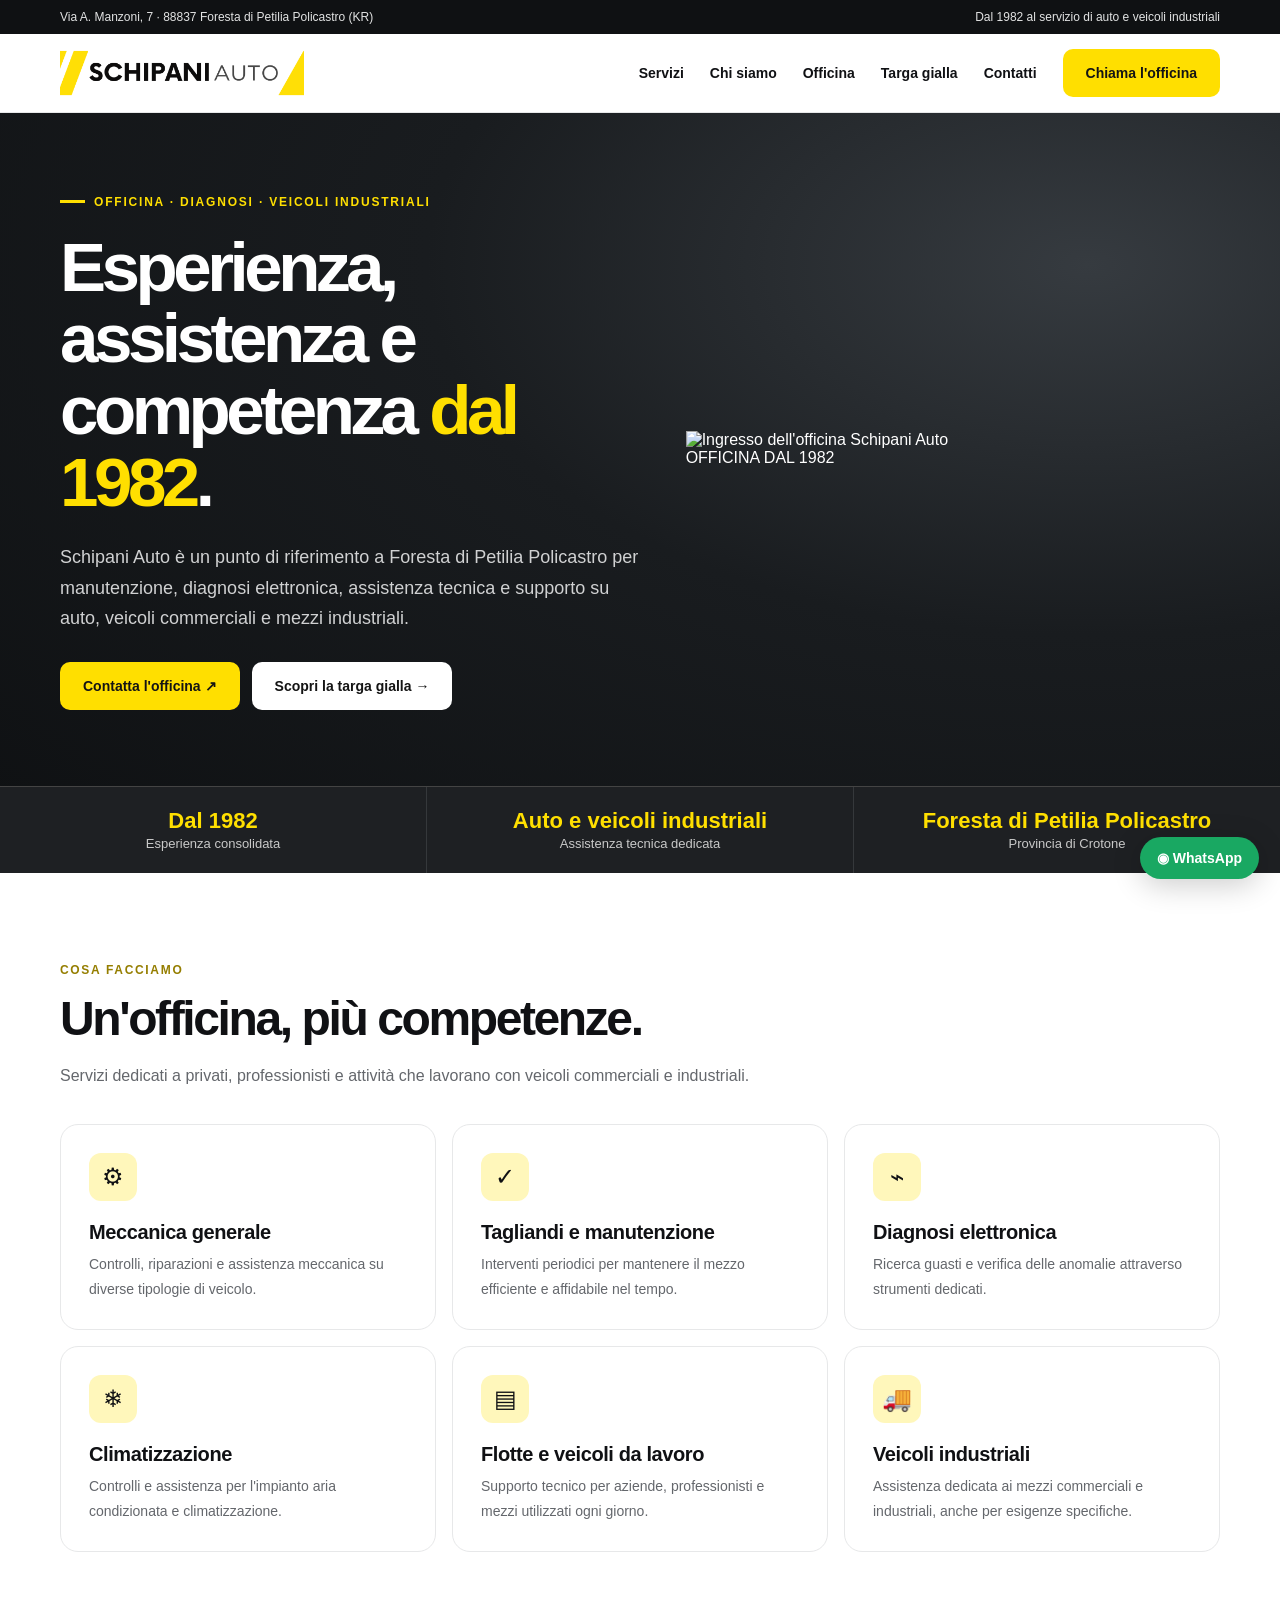
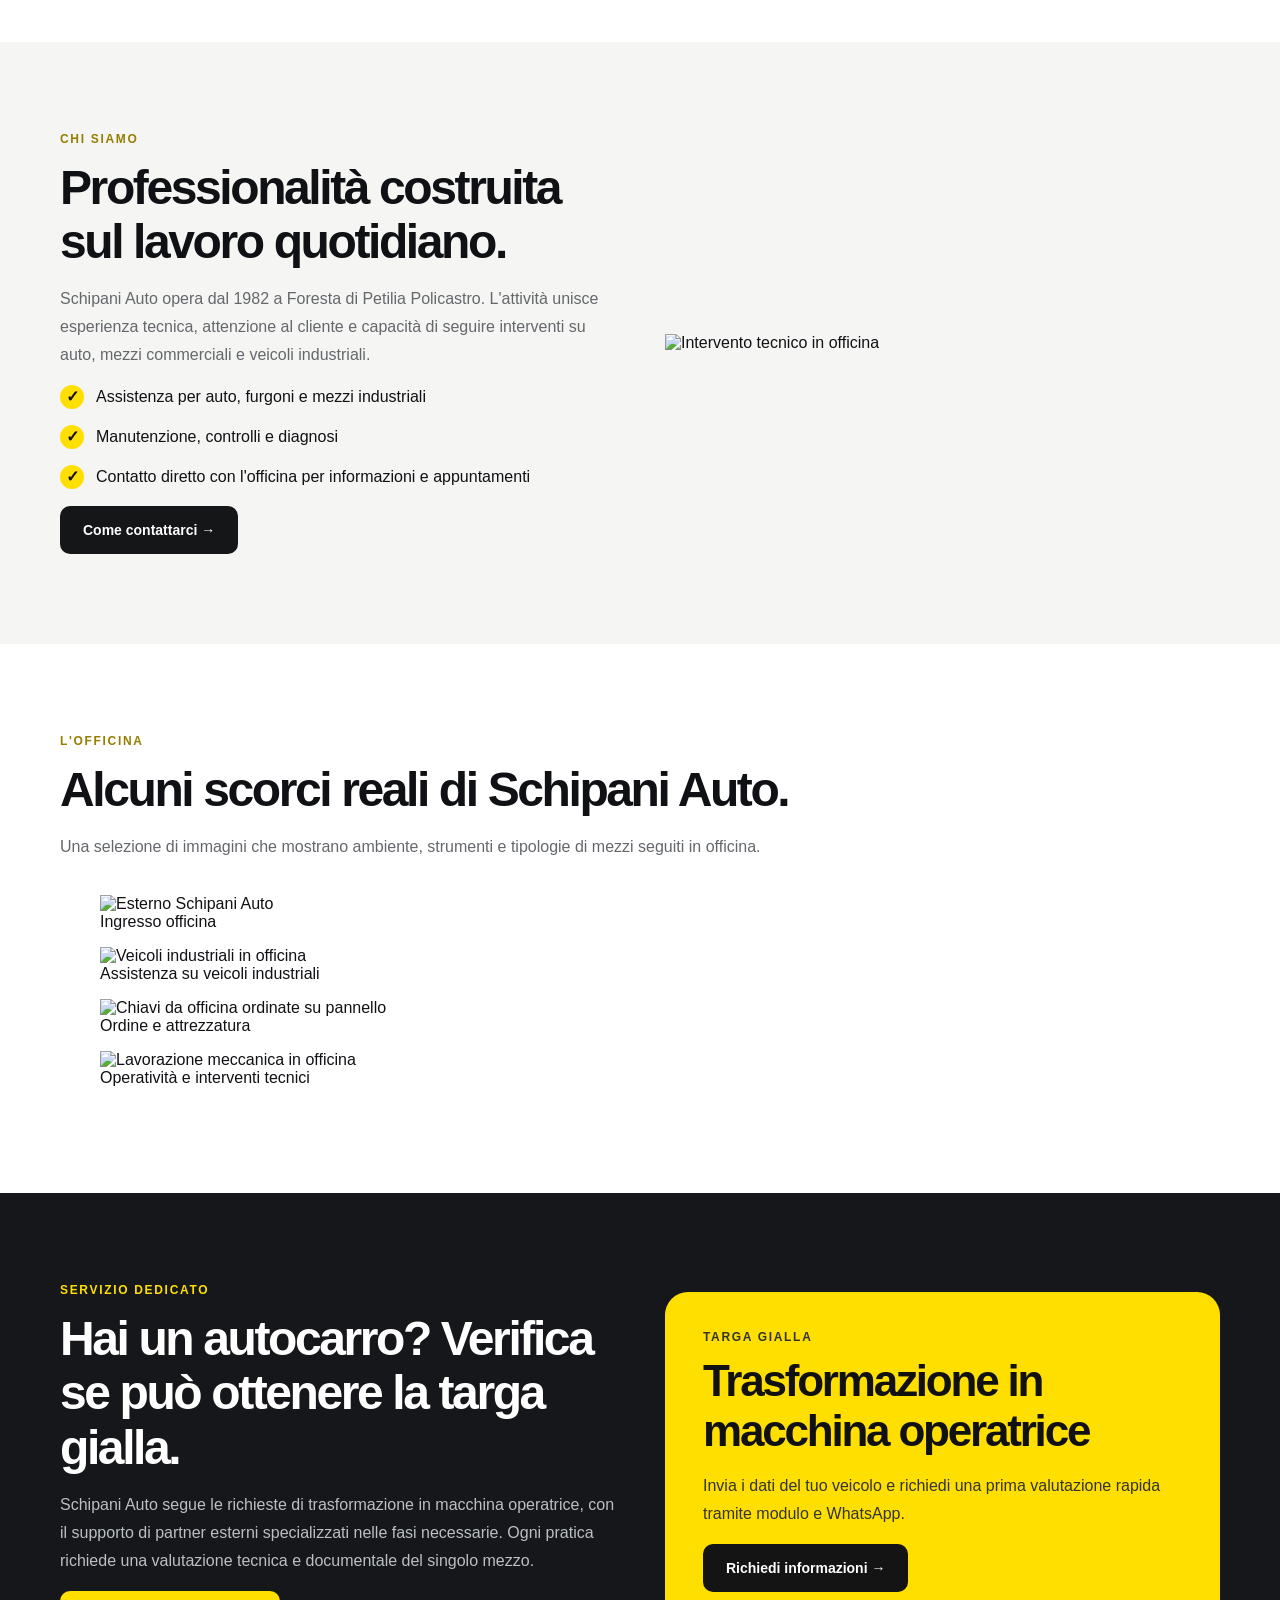
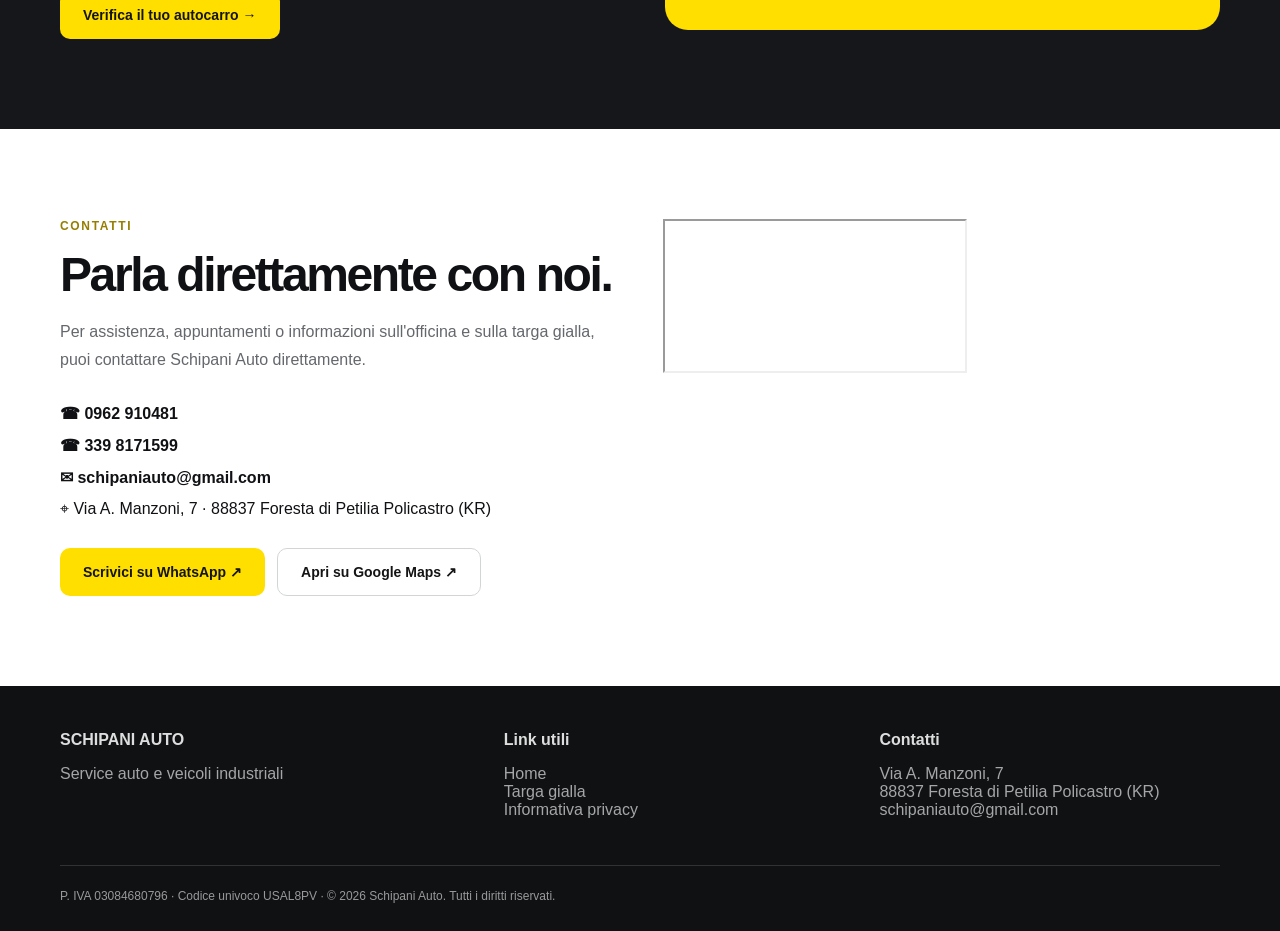
==== index.html @ ecd6e768 "Add files via upload" ====
<!doctype html>
<html lang="it">
<head>
  <meta charset="utf-8">
  <meta name="viewport" content="width=device-width,initial-scale=1">
  <title>Schipani Auto | Officina e veicoli industriali dal 1982</title>
  <meta name="description" content="Schipani Auto a Foresta di Petilia Policastro (KR): officina dal 1982 per meccanica, diagnosi, manutenzione, flotte e veicoli industriali. Contatta l'officina o scopri il servizio Targa Gialla.">
  <meta name="theme-color" content="#ffdf00">
  <link rel="stylesheet" href="css/style.css">
</head>
<body>
  <div class="topbar">
    <div class="wrap">
      <span>Via A. Manzoni, 7 · 88837 Foresta di Petilia Policastro (KR)</span>
      <span>Dal 1982 al servizio di auto e veicoli industriali</span>
    </div>
  </div>

  <header class="header">
    <nav class="wrap nav" aria-label="Navigazione principale">
      <a class="brand" href="./" aria-label="Schipani Auto home"><img src="assets/schipani-logo.png" alt="Schipani Auto"></a>
      <button class="mobiletoggle" data-menu aria-expanded="false" aria-label="Apri menu">☰</button>
      <div class="navlinks" data-nav>
        <a href="#servizi">Servizi</a>
        <a href="#chi-siamo">Chi siamo</a>
        <a href="#galleria">Officina</a>
        <a href="targa-gialla.html">Targa gialla</a>
        <a href="#contatti">Contatti</a>
        <a class="button" href="tel:+390962910481">Chiama l'officina</a>
      </div>
    </nav>
  </header>

  <main>
    <section class="hero">
      <div class="wrap hero-grid">
        <div>
          <div class="eyebrow">Officina · diagnosi · veicoli industriali</div>
          <h1>Esperienza, assistenza e competenza <em>dal 1982</em>.</h1>
          <p>Schipani Auto è un punto di riferimento a Foresta di Petilia Policastro per manutenzione, diagnosi elettronica, assistenza tecnica e supporto su auto, veicoli commerciali e mezzi industriali.</p>
          <div class="cta">
            <a class="button" href="tel:+390962910481">Contatta l'officina ↗</a>
            <a class="button white" href="targa-gialla.html">Scopri la targa gialla →</a>
          </div>
        </div>
        <div class="hero-media">
          <img src="assets/workshop-front.jpg" alt="Ingresso dell'officina Schipani Auto">
          <div class="media-badge">OFFICINA DAL 1982</div>
        </div>
      </div>
      <div class="trust">
        <div><strong>Dal 1982</strong><span>Esperienza consolidata</span></div>
        <div><strong>Auto e veicoli industriali</strong><span>Assistenza tecnica dedicata</span></div>
        <div><strong>Foresta di Petilia Policastro</strong><span>Provincia di Crotone</span></div>
      </div>
    </section>

    <section class="section" id="servizi">
      <div class="wrap">
        <div class="section-head">
          <div class="kicker">Cosa facciamo</div>
          <h2>Un'officina, più competenze.</h2>
          <p>Servizi dedicati a privati, professionisti e attività che lavorano con veicoli commerciali e industriali.</p>
        </div>
        <div class="cards">
          <article class="card"><span class="number">⚙</span><h3>Meccanica generale</h3><p>Controlli, riparazioni e assistenza meccanica su diverse tipologie di veicolo.</p></article>
          <article class="card"><span class="number">✓</span><h3>Tagliandi e manutenzione</h3><p>Interventi periodici per mantenere il mezzo efficiente e affidabile nel tempo.</p></article>
          <article class="card"><span class="number">⌁</span><h3>Diagnosi elettronica</h3><p>Ricerca guasti e verifica delle anomalie attraverso strumenti dedicati.</p></article>
          <article class="card"><span class="number">❄</span><h3>Climatizzazione</h3><p>Controlli e assistenza per l'impianto aria condizionata e climatizzazione.</p></article>
          <article class="card"><span class="number">▤</span><h3>Flotte e veicoli da lavoro</h3><p>Supporto tecnico per aziende, professionisti e mezzi utilizzati ogni giorno.</p></article>
          <article class="card"><span class="number">🚚</span><h3>Veicoli industriali</h3><p>Assistenza dedicata ai mezzi commerciali e industriali, anche per esigenze specifiche.</p></article>
        </div>
      </div>
    </section>

    <section class="section soft" id="chi-siamo">
      <div class="wrap split">
        <div>
          <div class="kicker">Chi siamo</div>
          <h2>Professionalità costruita sul lavoro quotidiano.</h2>
          <p>Schipani Auto opera dal 1982 a Foresta di Petilia Policastro. L'attività unisce esperienza tecnica, attenzione al cliente e capacità di seguire interventi su auto, mezzi commerciali e veicoli industriali.</p>
          <ul class="bullets">
            <li>Assistenza per auto, furgoni e mezzi industriali</li>
            <li>Manutenzione, controlli e diagnosi</li>
            <li>Contatto diretto con l'officina per informazioni e appuntamenti</li>
          </ul>
          <a class="button dark" href="#contatti">Come contattarci →</a>
        </div>
        <div class="media-card tall">
          <img src="assets/work-mechanic.jpg" alt="Intervento tecnico in officina">
        </div>
      </div>
    </section>

    <section class="section" id="galleria">
      <div class="wrap">
        <div class="section-head">
          <div class="kicker">L'officina</div>
          <h2>Alcuni scorci reali di Schipani Auto.</h2>
          <p>Una selezione di immagini che mostrano ambiente, strumenti e tipologie di mezzi seguiti in officina.</p>
        </div>
        <div class="media-grid">
          <figure class="media-card"><img src="assets/workshop-front.jpg" alt="Esterno Schipani Auto"><figcaption>Ingresso officina</figcaption></figure>
          <figure class="media-card"><img src="assets/fleet-trucks.jpg" alt="Veicoli industriali in officina"><figcaption>Assistenza su veicoli industriali</figcaption></figure>
          <figure class="media-card"><img src="assets/tools-wall.png" alt="Chiavi da officina ordinate su pannello"><figcaption>Ordine e attrezzatura</figcaption></figure>
          <figure class="media-card"><img src="assets/work-mechanic.jpg" alt="Lavorazione meccanica in officina"><figcaption>Operatività e interventi tecnici</figcaption></figure>
        </div>
      </div>
    </section>

    <section class="section dark">
      <div class="wrap split">
        <div>
          <div class="kicker">Servizio dedicato</div>
          <h2>Hai un autocarro? Verifica se può ottenere la targa gialla.</h2>
          <p>Schipani Auto segue le richieste di trasformazione in macchina operatrice, con il supporto di partner esterni specializzati nelle fasi necessarie. Ogni pratica richiede una valutazione tecnica e documentale del singolo mezzo.</p>
          <a class="button" href="targa-gialla.html">Verifica il tuo autocarro →</a>
        </div>
        <div class="promo">
          <div class="kicker" style="color:#333">Targa gialla</div>
          <h2>Trasformazione in macchina operatrice</h2>
          <p>Invia i dati del tuo veicolo e richiedi una prima valutazione rapida tramite modulo e WhatsApp.</p>
          <a class="button" href="targa-gialla.html#richiedi">Richiedi informazioni →</a>
        </div>
      </div>
    </section>

    <section class="section" id="contatti">
      <div class="wrap contact">
        <div>
          <div class="kicker">Contatti</div>
          <h2>Parla direttamente con noi.</h2>
          <p>Per assistenza, appuntamenti o informazioni sull'officina e sulla targa gialla, puoi contattare Schipani Auto direttamente.</p>
          <div class="contact-links">
            <a href="tel:+390962910481">☎ 0962 910481</a>
            <a href="tel:+393398171599">☎ 339 8171599</a>
            <a href="mailto:schipaniauto@gmail.com">✉ schipaniauto@gmail.com</a>
            <span>⌖ Via A. Manzoni, 7 · 88837 Foresta di Petilia Policastro (KR)</span>
          </div>
          <div class="cta">
            <a class="button" href="https://wa.me/393398171599?text=Buongiorno%20Schipani%20Auto%2C%20vorrei%20avere%20informazioni." target="_blank" rel="noopener noreferrer">Scrivici su WhatsApp ↗</a>
            <a class="button ghost" href="https://www.google.com/maps/search/?api=1&query=Schipani%20Auto%20Via%20Alessandro%20Manzoni%207%2088837%20Petilia%20Policastro%20KR" target="_blank" rel="noopener noreferrer">Apri su Google Maps ↗</a>
          </div>
        </div>
        <div class="map-card">
          <iframe title="Mappa Schipani Auto" loading="lazy" referrerpolicy="no-referrer-when-downgrade" src="https://www.google.com/maps?q=Schipani%20Auto%20Via%20Alessandro%20Manzoni%207%2088837%20Petilia%20Policastro%20KR&output=embed"></iframe>
        </div>
      </div>
    </section>
  </main>

  <footer class="footer">
    <div class="wrap">
      <div class="footer-grid">
        <div>
          <strong>SCHIPANI AUTO</strong>
          <p>Service auto e veicoli industriali</p>
        </div>
        <div>
          <strong>Link utili</strong>
          <p><a href="./">Home</a><br><a href="targa-gialla.html">Targa gialla</a><br><a href="privacy.html">Informativa privacy</a></p>
        </div>
        <div>
          <strong>Contatti</strong>
          <p>Via A. Manzoni, 7<br>88837 Foresta di Petilia Policastro (KR)<br><a href="mailto:schipaniauto@gmail.com">schipaniauto@gmail.com</a></p>
        </div>
      </div>
      <div class="bottom">P. IVA 03084680796 · Codice univoco USAL8PV · © <span id="year">2026</span> Schipani Auto. Tutti i diritti riservati.</div>
    </div>
  </footer>

  <a class="floating-wa" href="https://wa.me/393398171599?text=Buongiorno%20Schipani%20Auto%2C%20vorrei%20avere%20informazioni." target="_blank" rel="noopener noreferrer" aria-label="Contatta Schipani Auto su WhatsApp">◉ WhatsApp</a>
  <script src="js/main.js"></script>
</body>
</html>
---- css/style.css ----
:root{--yellow:#ffdf00;--ink:#101114;--dark:#16181b;--muted:#6b6e75;--line:#e7e8e9;--bg:#f5f5f3;--white:#fff;--radius:18px}*{box-sizing:border-box}html{scroll-behavior:smooth}body{margin:0;font-family:Inter,Arial,Helvetica,sans-serif;color:var(--ink);background:white}a{color:inherit;text-decoration:none}button,input,select,textarea{font:inherit}button{cursor:pointer}img{max-width:100%}.wrap{width:min(1160px,calc(100% - 40px));margin:auto}.topbar{background:#0f1113;color:#e2e3e3;font-size:12px;padding:10px 0}.topbar .wrap{display:flex;justify-content:space-between;gap:14px}.header{background:white;position:sticky;top:0;z-index:30;border-bottom:1px solid var(--line)}.nav{display:flex;align-items:center;justify-content:space-between;min-height:78px;gap:22px}.brand{display:block;width:244px;max-width:48vw}.brand img{display:block;width:100%}.navlinks{display:flex;align-items:center;gap:26px;font-size:14px;font-weight:700}.navlinks a:hover{color:#777}.button{border:0;border-radius:10px;display:inline-flex;align-items:center;justify-content:center;gap:9px;padding:15px 23px;background:var(--yellow);color:#141414;font-weight:800;font-size:14px;min-height:48px;transition:transform .2s,background .2s}.button:hover{transform:translateY(-2px);background:#ffe946}.button.ghost{border:1px solid #d3d5d5;background:transparent}.button.dark{background:#151618;color:white}.button.white{background:#fff}.mobiletoggle{display:none;border:0;background:transparent;font-size:29px}.eyebrow{display:inline-flex;align-items:center;gap:9px;color:var(--yellow);font-weight:900;letter-spacing:.15em;text-transform:uppercase;font-size:12px}.eyebrow:before{content:'';width:25px;height:3px;background:currentColor}.hero{background:radial-gradient(ellipse at 85% 20%,#363b40 0%,#191c1f 43%,#0e1012 100%);color:#fff;overflow:hidden}.hero-grid{display:grid;grid-template-columns:1.05fr .95fr;align-items:center;min-height:600px;gap:35px;padding:76px 0}.hero h1{font-size:clamp(41px,5.4vw,72px);letter-spacing:-.065em;line-height:1.04;margin:23px 0}.hero h1 em{font-style:normal;color:var(--yellow)}.hero p{font-size:18px;color:#d0d1d2;line-height:1.7;max-width:600px}.cta{display:flex;gap:12px;flex-wrap:wrap;margin-top:28px}.hero-art{height:390px;position:relative;border:1px solid #454849;border-radius:24px;background:linear-gradient(135deg,#2a2e31,#151719);display:flex;align-items:center;justify-content:center;overflow:hidden}.hero-art:before{content:'';position:absolute;width:480px;height:480px;border-radius:50%;border:85px solid #ffdf0015;right:-210px;top:-180px}.hero-art:after{content:'SCHIPANI AUTO';font-weight:900;font-size:clamp(36px,5vw,64px);letter-spacing:-.07em;position:absolute;bottom:25px;left:25px;color:#ffffff13}.art-label{z-index:2;display:flex;flex-direction:column;align-items:center;gap:16px;color:#ddd;text-align:center}.art-label svg{width:230px;fill:none;stroke:var(--yellow);stroke-width:2}.art-label small{font-size:12px;letter-spacing:.15em;color:#a9aeb0;text-transform:uppercase}.trust{display:grid;grid-template-columns:repeat(3,1fr);gap:1px;background:#35383b;color:white;border-top:1px solid #444}.trust>div{padding:21px 28px;text-align:center;background:#1e2023}.trust strong{color:var(--yellow);display:block;font-size:22px}.trust span{font-size:13px;color:#c9c9c9}.section{padding:90px 0}.section.soft{background:var(--bg)}.section.dark{background:#15171a;color:white}.section-head{max-width:750px;margin-bottom:34px}.section h2{font-size:clamp(30px,3.8vw,48px);letter-spacing:-.05em;line-height:1.13;margin:15px 0}.section p{color:#64676c;line-height:1.75}.dark p{color:#bcc0c3}.kicker{color:#957e00;font-weight:900;letter-spacing:.14em;font-size:12px;text-transform:uppercase}.dark .kicker{color:var(--yellow)}.cards{display:grid;grid-template-columns:repeat(3,1fr);gap:16px}.card{padding:28px;border:1px solid var(--line);background:white;border-radius:var(--radius)}.card .number{display:inline-flex;width:48px;height:48px;border-radius:12px;background:#fff7bb;align-items:center;justify-content:center;font-size:24px}.card h3{font-size:20px;letter-spacing:-.02em;margin:20px 0 8px}.card p{font-size:14px;margin:0}.split{display:grid;grid-template-columns:1fr 1fr;gap:50px;align-items:center}.promo{background:#ffdf00;padding:38px;border-radius:23px;color:#111}.promo h2{margin:12px 0;font-size:clamp(30px,3.5vw,44px);letter-spacing:-.05em}.promo p{color:#333}.promo .button{background:#141414;color:white}.photo-placeholder{background:#2a2d2f;border-radius:20px;min-height:315px;display:flex;justify-content:center;align-items:center;flex-direction:column;color:white;border:1px dashed #777;text-align:center;padding:20px}.photo-placeholder span{font-size:48px}.photo-placeholder small{color:#c3c5c8;max-width:260px;margin-top:14px}.bullets{list-style:none;padding:0;display:grid;gap:15px}.bullets li{display:flex;gap:12px;line-height:1.55}.bullets li:before{content:'✓';background:var(--yellow);border-radius:50%;height:24px;min-width:24px;text-align:center;font-weight:900}.contact{display:grid;grid-template-columns:1fr 1fr;gap:45px}.contact-links{display:grid;gap:13px;margin:30px 0}.contact-links a{font-weight:700}.footer{background:#0f1113;color:#ddd;padding:45px 0 25px}.footer p,.footer small{color:#a4a6a7}.footer-grid{display:grid;grid-template-columns:1.2fr 1fr 1fr;gap:35px}.footer a:hover{color:var(--yellow)}.bottom{border-top:1px solid #303336;margin-top:30px;padding-top:20px;color:#999;font-size:12px;line-height:1.7}.page-hero{background:#111417;color:white;padding:75px 0 80px;overflow:hidden}.page-hero-grid{display:grid;grid-template-columns:1.1fr .9fr;gap:50px;align-items:center}.page-hero h1{font-size:clamp(41px,5vw,66px);letter-spacing:-.06em;line-height:1.05;margin:23px 0}.page-hero h1 span{color:var(--yellow)}.page-hero p{color:#c5c8cb;line-height:1.75;font-size:17px}.highlight-pill{display:inline-block;background:#292d30;border:1px solid #414547;color:#eee;border-radius:50px;padding:9px 15px;font-size:12px;font-weight:700;margin-top:15px}.lead-card{padding:32px;border-radius:22px;background:white;color:#121416;box-shadow:0 25px 70px #0004}.lead-card h2{font-size:25px;line-height:1.15;letter-spacing:-.03em;margin:0 0 9px}.lead-card p{color:#62676b;font-size:13px;margin:0 0 20px}.field-grid{display:grid;grid-template-columns:1fr 1fr;gap:12px}.field{display:flex;flex-direction:column;gap:6px;margin-bottom:13px}.field label{font-size:12px;font-weight:800}.field input,.field select,.field textarea{width:100%;padding:12px 13px;border:1px solid #d6d8db;border-radius:9px;min-height:45px;background:#fff;color:#111}.field textarea{min-height:80px;resize:vertical}.field input:focus,.field select:focus,.field textarea:focus{outline:2px solid #e8c800;border-color:#e8c800}.privacy{display:flex;align-items:flex-start;gap:10px;font-size:12px;line-height:1.5;margin:9px 0 18px;color:#555}.privacy input{margin-top:2px;accent-color:#171717}.lead-card .button{width:100%}.form-msg{font-size:12px;color:#65686c;margin-top:12px;text-align:center}.benefits{display:grid;grid-template-columns:repeat(3,1fr);gap:16px}.benefit{border:1px solid var(--line);border-radius:16px;padding:26px;background:white}.benefit b{font-size:34px;color:#a68e00}.benefit h3{margin:14px 0 8px}.benefit p{font-size:14px;margin:0}.steps{display:grid;grid-template-columns:repeat(3,1fr);gap:18px}.step{border-top:3px solid var(--yellow);padding-top:20px}.step b{font-size:42px;color:#d6bd08}.step h3{font-size:20px}.faq details{border-bottom:1px solid #ddd;padding:18px 0}.faq summary{font-weight:800;cursor:pointer;line-height:1.5}.faq p{margin-bottom:0}.notice{border-left:4px solid var(--yellow);padding:14px 20px;background:#fff9d1;color:#333;line-height:1.65;font-size:14px;border-radius:0 8px 8px 0}.floating-wa{position:fixed;bottom:21px;right:21px;z-index:40;background:#19a862;color:white;display:flex;align-items:center;justify-content:center;box-shadow:0 6px 30px #0003;padding:13px 17px;border-radius:100px;font-size:14px;font-weight:800}.legal{padding:80px 0;max-width:770px;line-height:1.75}.legal h1{font-size:42px}.legal h2{margin-top:32px}.legal p{color:#5b5f62}.muted{color:#72777a}.anchor{scroll-margin-top:100px}@media(max-width:900px){.navlinks{display:none;position:absolute;top:78px;left:0;right:0;background:#fff;border-bottom:1px solid #ddd;padding:24px 20px;flex-direction:column;align-items:stretch}.navlinks.open{display:flex}.mobiletoggle{display:block}.hero-grid,.page-hero-grid,.split,.contact{grid-template-columns:1fr}.hero-grid{padding:55px 0}.hero-art{height:275px}.page-hero{padding:55px 0}.cards,.benefits,.steps{grid-template-columns:repeat(2,1fr)}.footer-grid{grid-template-columns:1fr 1fr}}@media(max-width:620px){.topbar{display:none}.wrap{width:min(100% - 30px,1160px)}.brand{width:205px}.hero h1,.page-hero h1{font-size:42px}.hero p,.page-hero p{font-size:15px}.section{padding:65px 0}.cards,.benefits,.steps,.footer-grid,.field-grid{grid-template-columns:1fr}.trust{grid-template-columns:1fr 1fr}.trust>div:last-child{grid-column:span 2}.trust>div{padding:14px}.hero-art{height:225px}.lead-card{padding:22px}.contact{gap:22px}.floating-wa{font-size:12px;padding:13px}.cta .button{width:100%}}
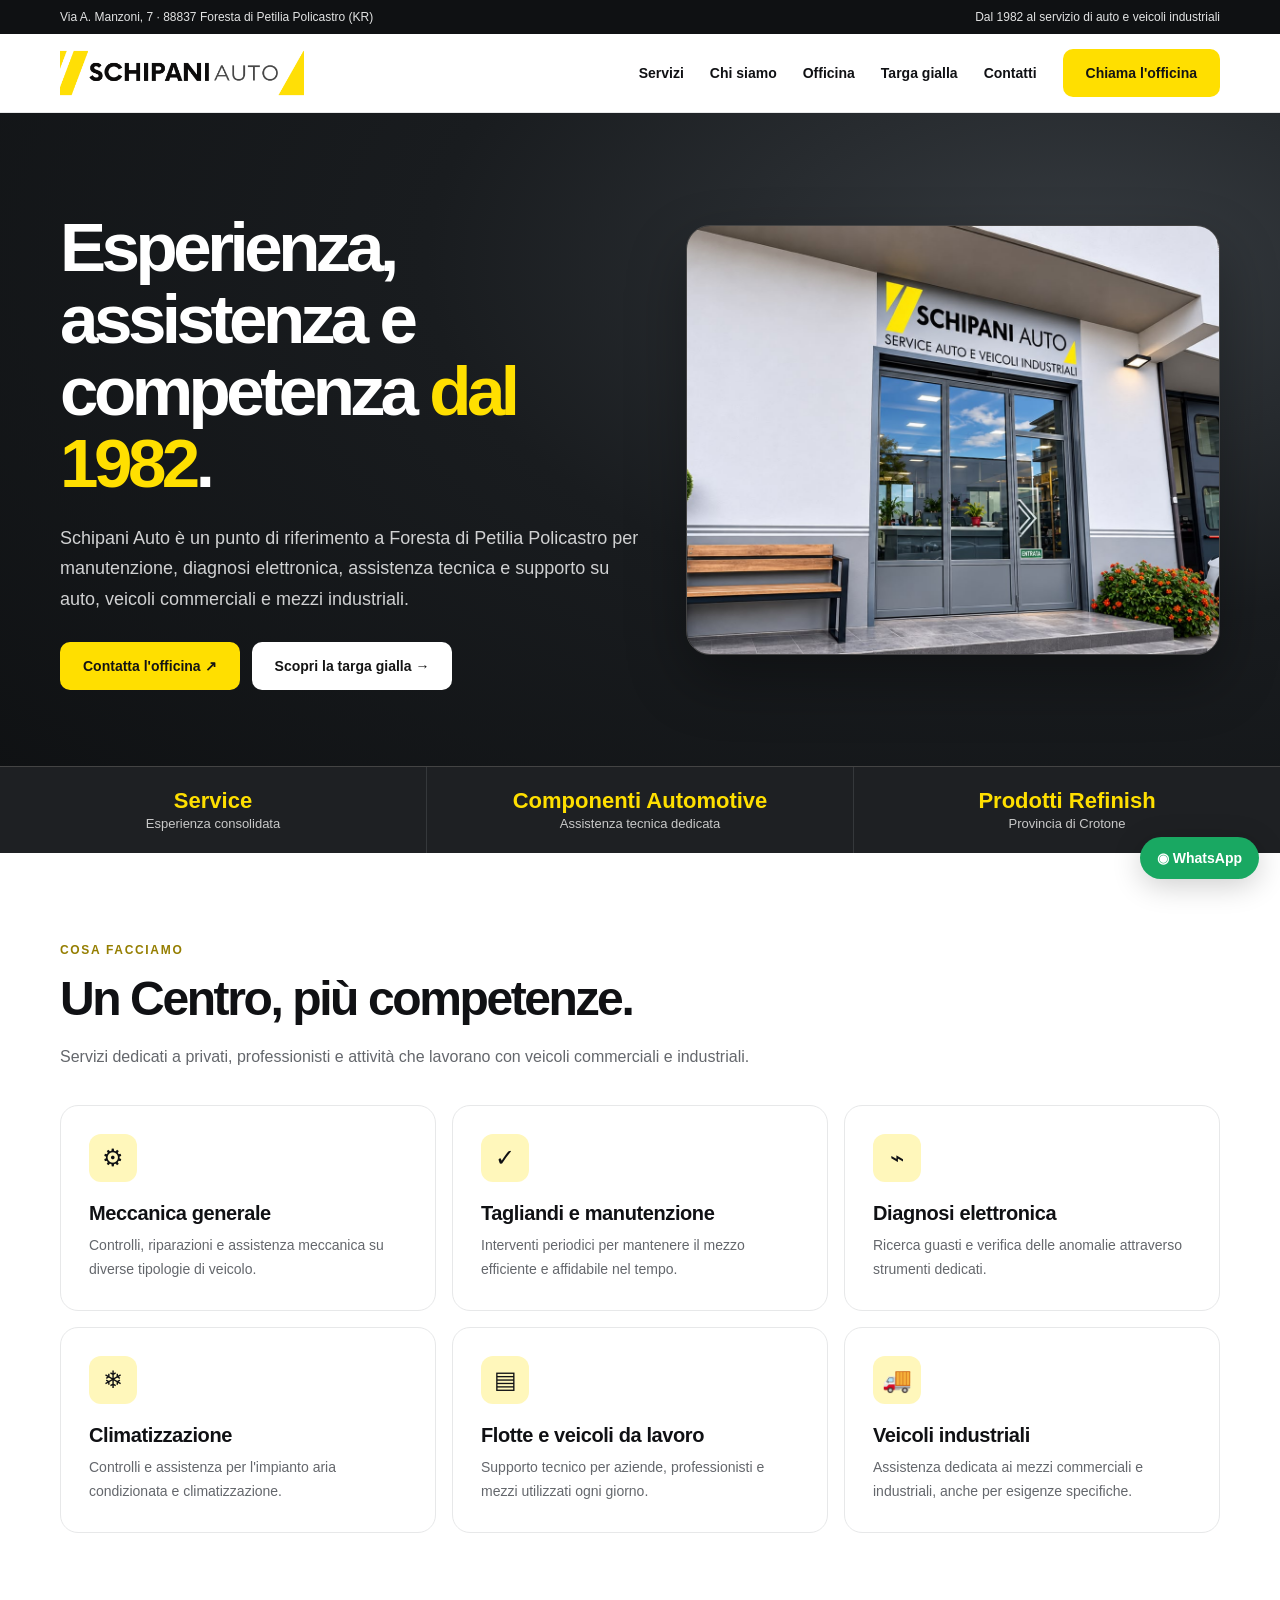
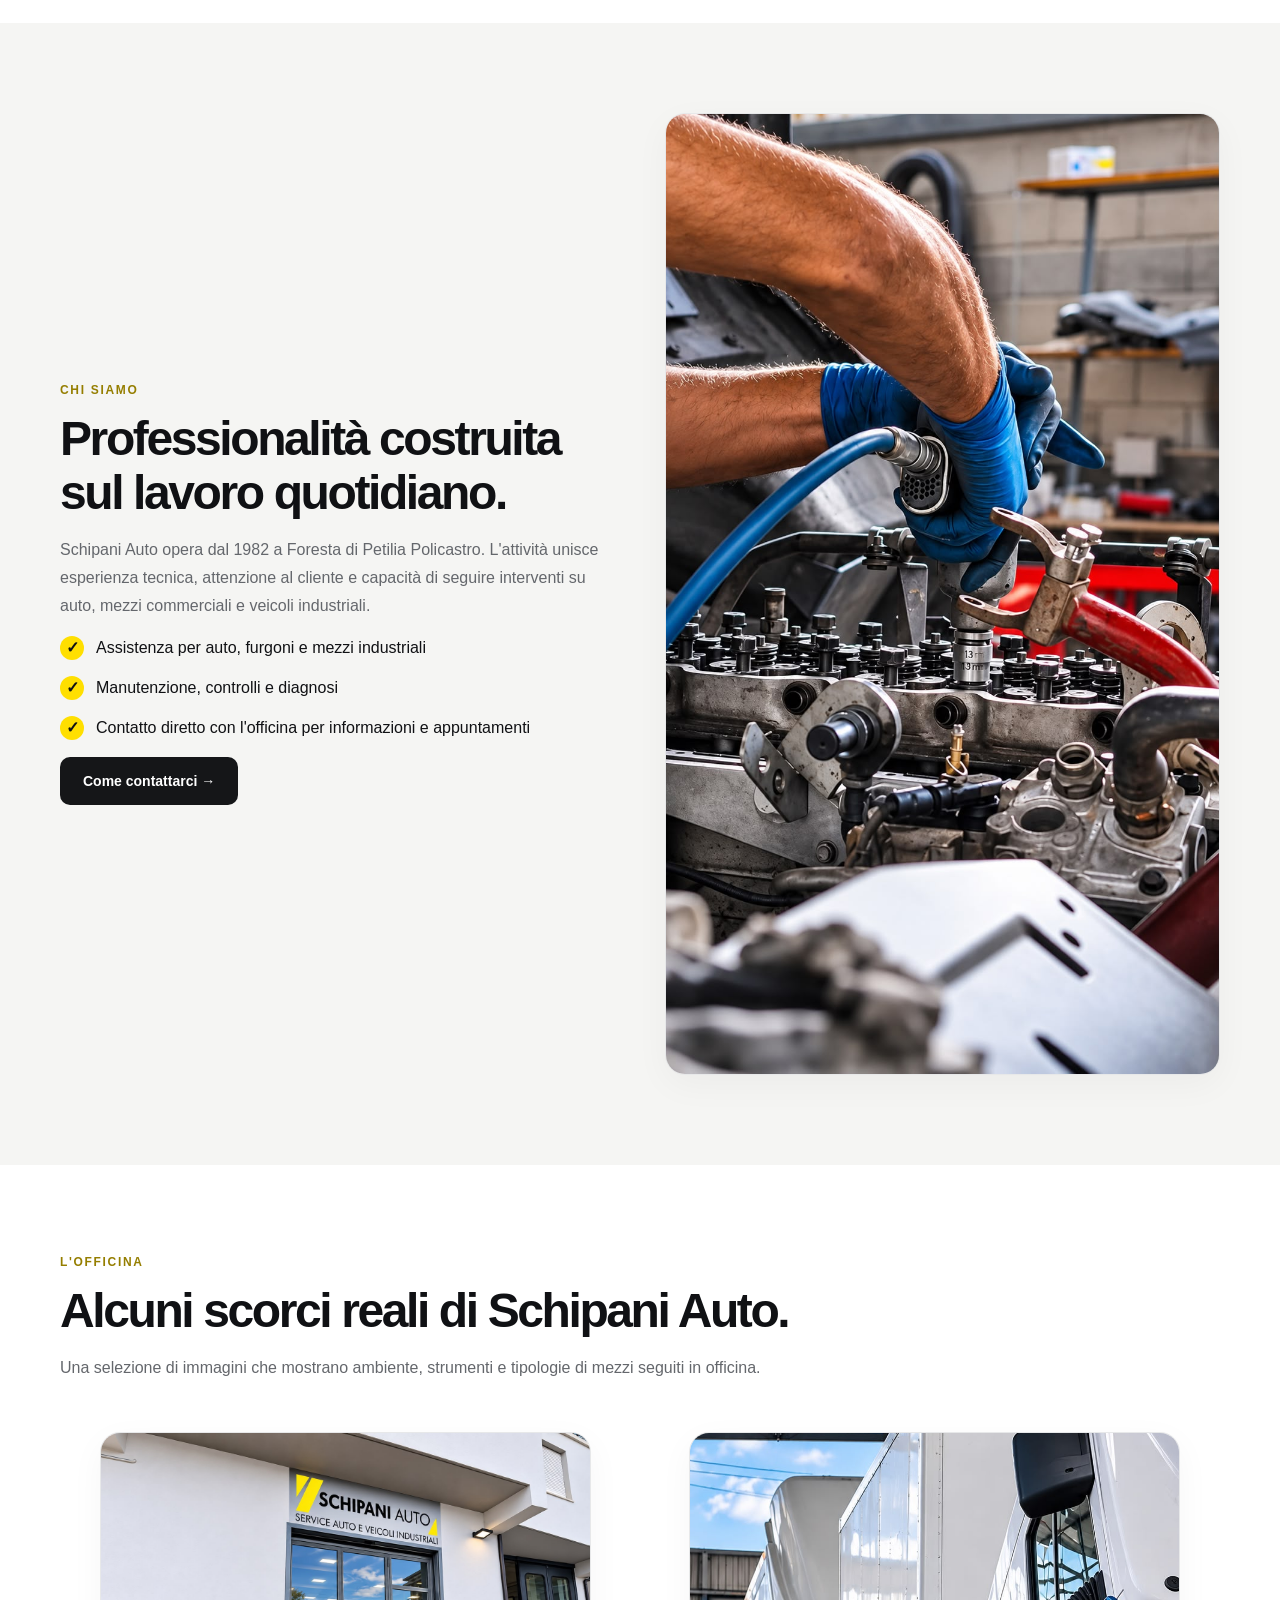
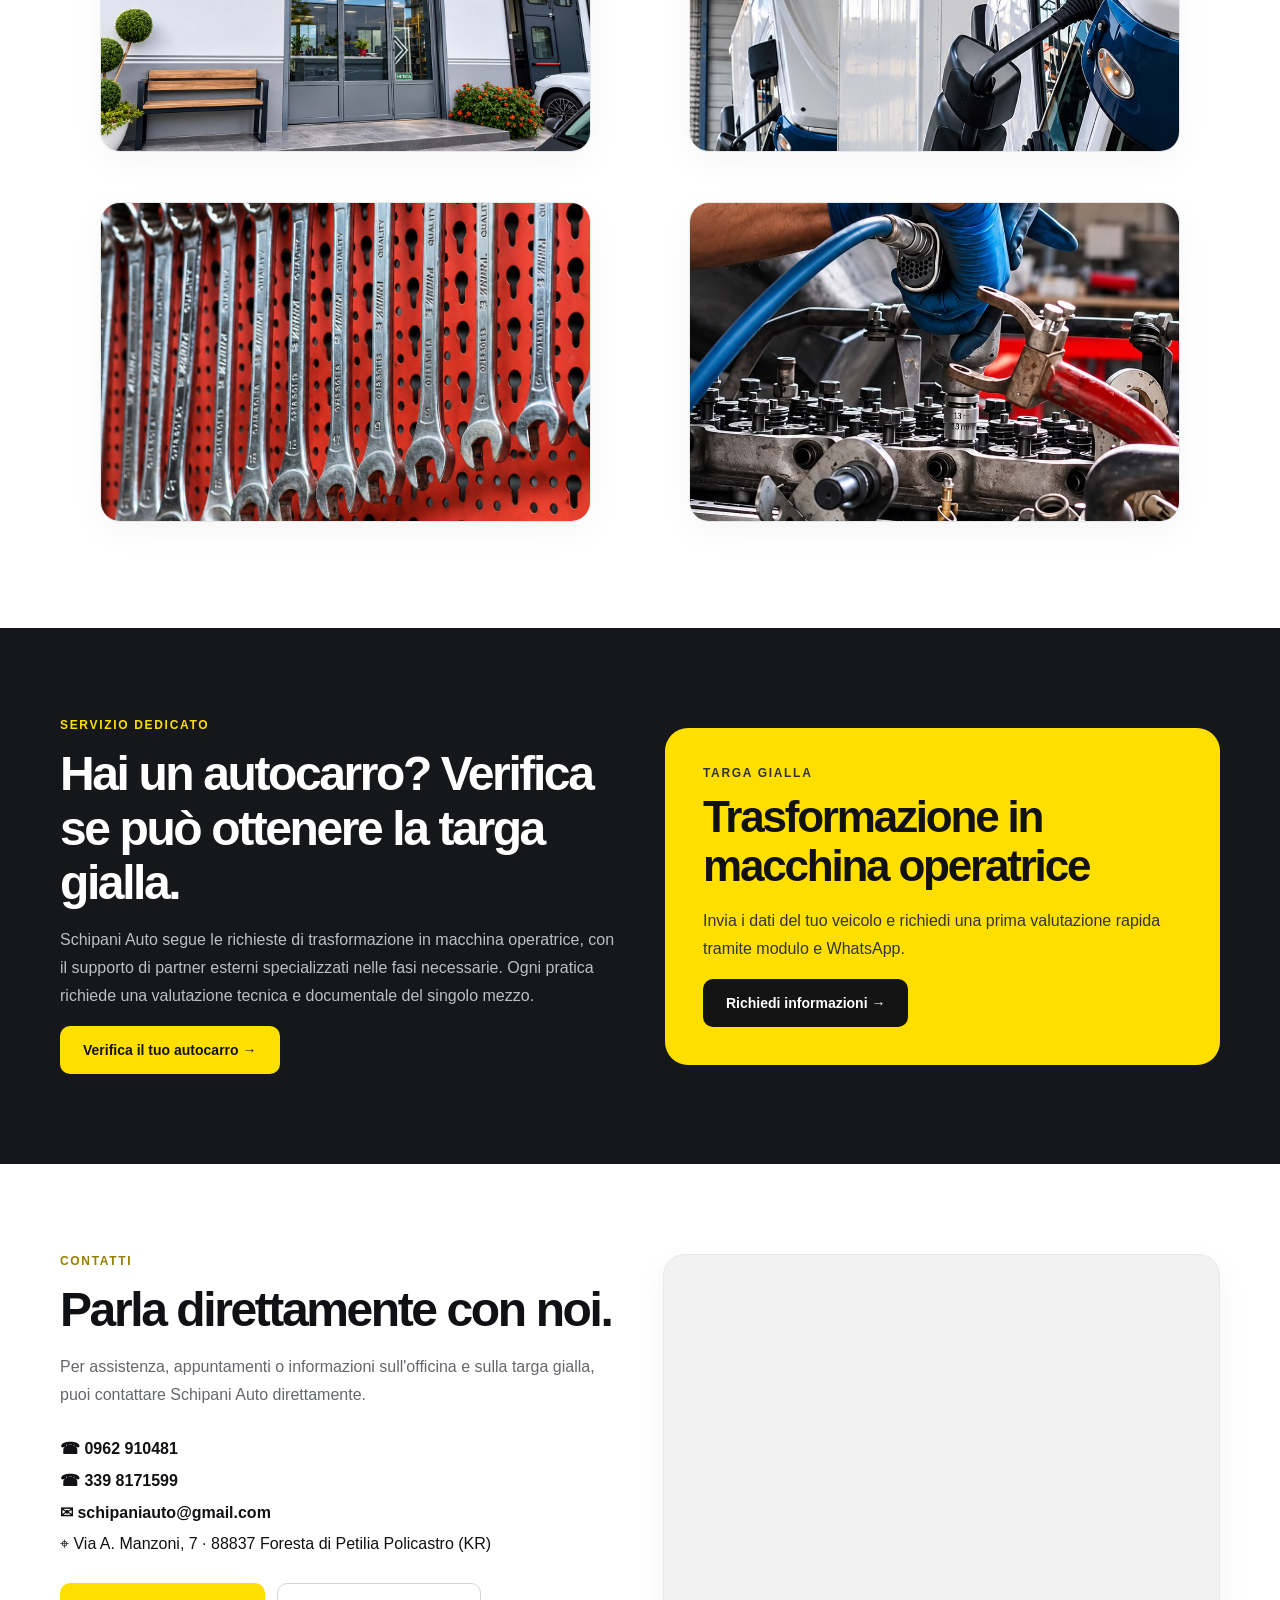
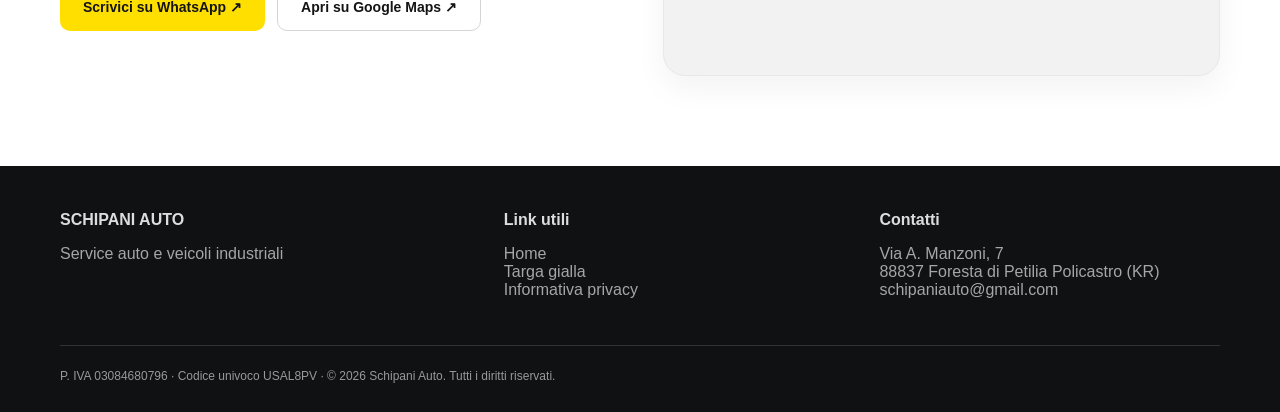
==== commit 0978444f: "Add files via upload" ====
--- a/index.html
+++ b/index.html
@@ -35,7 +35,6 @@
     <section class="hero">
       <div class="wrap hero-grid">
         <div>
-          <div class="eyebrow">Officina · diagnosi · veicoli industriali</div>
           <h1>Esperienza, assistenza e competenza <em>dal 1982</em>.</h1>
           <p>Schipani Auto è un punto di riferimento a Foresta di Petilia Policastro per manutenzione, diagnosi elettronica, assistenza tecnica e supporto su auto, veicoli commerciali e mezzi industriali.</p>
           <div class="cta">
@@ -45,13 +44,12 @@
         </div>
         <div class="hero-media">
           <img src="assets/workshop-front.jpg" alt="Ingresso dell'officina Schipani Auto">
-          <div class="media-badge">OFFICINA DAL 1982</div>
         </div>
       </div>
       <div class="trust">
-        <div><strong>Dal 1982</strong><span>Esperienza consolidata</span></div>
-        <div><strong>Auto e veicoli industriali</strong><span>Assistenza tecnica dedicata</span></div>
-        <div><strong>Foresta di Petilia Policastro</strong><span>Provincia di Crotone</span></div>
+        <div><strong>Service</strong><span>Esperienza consolidata</span></div>
+        <div><strong>Componenti Automotive</strong><span>Assistenza tecnica dedicata</span></div>
+        <div><strong>Prodotti Refinish</strong><span>Provincia di Crotone</span></div>
       </div>
     </section>
 
@@ -59,7 +57,7 @@
       <div class="wrap">
         <div class="section-head">
           <div class="kicker">Cosa facciamo</div>
-          <h2>Un'officina, più competenze.</h2>
+          <h2>Un Centro, più competenze.</h2>
           <p>Servizi dedicati a privati, professionisti e attività che lavorano con veicoli commerciali e industriali.</p>
         </div>
         <div class="cards">
--- a/css/style.css
+++ b/css/style.css
@@ -1 +1,17 @@
 :root{--yellow:#ffdf00;--ink:#101114;--dark:#16181b;--muted:#6b6e75;--line:#e7e8e9;--bg:#f5f5f3;--white:#fff;--radius:18px}*{box-sizing:border-box}html{scroll-behavior:smooth}body{margin:0;font-family:Inter,Arial,Helvetica,sans-serif;color:var(--ink);background:white}a{color:inherit;text-decoration:none}button,input,select,textarea{font:inherit}button{cursor:pointer}img{max-width:100%}.wrap{width:min(1160px,calc(100% - 40px));margin:auto}.topbar{background:#0f1113;color:#e2e3e3;font-size:12px;padding:10px 0}.topbar .wrap{display:flex;justify-content:space-between;gap:14px}.header{background:white;position:sticky;top:0;z-index:30;border-bottom:1px solid var(--line)}.nav{display:flex;align-items:center;justify-content:space-between;min-height:78px;gap:22px}.brand{display:block;width:244px;max-width:48vw}.brand img{display:block;width:100%}.navlinks{display:flex;align-items:center;gap:26px;font-size:14px;font-weight:700}.navlinks a:hover{color:#777}.button{border:0;border-radius:10px;display:inline-flex;align-items:center;justify-content:center;gap:9px;padding:15px 23px;background:var(--yellow);color:#141414;font-weight:800;font-size:14px;min-height:48px;transition:transform .2s,background .2s}.button:hover{transform:translateY(-2px);background:#ffe946}.button.ghost{border:1px solid #d3d5d5;background:transparent}.button.dark{background:#151618;color:white}.button.white{background:#fff}.mobiletoggle{display:none;border:0;background:transparent;font-size:29px}.eyebrow{display:inline-flex;align-items:center;gap:9px;color:var(--yellow);font-weight:900;letter-spacing:.15em;text-transform:uppercase;font-size:12px}.eyebrow:before{content:'';width:25px;height:3px;background:currentColor}.hero{background:radial-gradient(ellipse at 85% 20%,#363b40 0%,#191c1f 43%,#0e1012 100%);color:#fff;overflow:hidden}.hero-grid{display:grid;grid-template-columns:1.05fr .95fr;align-items:center;min-height:600px;gap:35px;padding:76px 0}.hero h1{font-size:clamp(41px,5.4vw,72px);letter-spacing:-.065em;line-height:1.04;margin:23px 0}.hero h1 em{font-style:normal;color:var(--yellow)}.hero p{font-size:18px;color:#d0d1d2;line-height:1.7;max-width:600px}.cta{display:flex;gap:12px;flex-wrap:wrap;margin-top:28px}.hero-art{height:390px;position:relative;border:1px solid #454849;border-radius:24px;background:linear-gradient(135deg,#2a2e31,#151719);display:flex;align-items:center;justify-content:center;overflow:hidden}.hero-art:before{content:'';position:absolute;width:480px;height:480px;border-radius:50%;border:85px solid #ffdf0015;right:-210px;top:-180px}.hero-art:after{content:'SCHIPANI AUTO';font-weight:900;font-size:clamp(36px,5vw,64px);letter-spacing:-.07em;position:absolute;bottom:25px;left:25px;color:#ffffff13}.art-label{z-index:2;display:flex;flex-direction:column;align-items:center;gap:16px;color:#ddd;text-align:center}.art-label svg{width:230px;fill:none;stroke:var(--yellow);stroke-width:2}.art-label small{font-size:12px;letter-spacing:.15em;color:#a9aeb0;text-transform:uppercase}.trust{display:grid;grid-template-columns:repeat(3,1fr);gap:1px;background:#35383b;color:white;border-top:1px solid #444}.trust>div{padding:21px 28px;text-align:center;background:#1e2023}.trust strong{color:var(--yellow);display:block;font-size:22px}.trust span{font-size:13px;color:#c9c9c9}.section{padding:90px 0}.section.soft{background:var(--bg)}.section.dark{background:#15171a;color:white}.section-head{max-width:750px;margin-bottom:34px}.section h2{font-size:clamp(30px,3.8vw,48px);letter-spacing:-.05em;line-height:1.13;margin:15px 0}.section p{color:#64676c;line-height:1.75}.dark p{color:#bcc0c3}.kicker{color:#957e00;font-weight:900;letter-spacing:.14em;font-size:12px;text-transform:uppercase}.dark .kicker{color:var(--yellow)}.cards{display:grid;grid-template-columns:repeat(3,1fr);gap:16px}.card{padding:28px;border:1px solid var(--line);background:white;border-radius:var(--radius)}.card .number{display:inline-flex;width:48px;height:48px;border-radius:12px;background:#fff7bb;align-items:center;justify-content:center;font-size:24px}.card h3{font-size:20px;letter-spacing:-.02em;margin:20px 0 8px}.card p{font-size:14px;margin:0}.split{display:grid;grid-template-columns:1fr 1fr;gap:50px;align-items:center}.promo{background:#ffdf00;padding:38px;border-radius:23px;color:#111}.promo h2{margin:12px 0;font-size:clamp(30px,3.5vw,44px);letter-spacing:-.05em}.promo p{color:#333}.promo .button{background:#141414;color:white}.photo-placeholder{background:#2a2d2f;border-radius:20px;min-height:315px;display:flex;justify-content:center;align-items:center;flex-direction:column;color:white;border:1px dashed #777;text-align:center;padding:20px}.photo-placeholder span{font-size:48px}.photo-placeholder small{color:#c3c5c8;max-width:260px;margin-top:14px}.bullets{list-style:none;padding:0;display:grid;gap:15px}.bullets li{display:flex;gap:12px;line-height:1.55}.bullets li:before{content:'✓';background:var(--yellow);border-radius:50%;height:24px;min-width:24px;text-align:center;font-weight:900}.contact{display:grid;grid-template-columns:1fr 1fr;gap:45px}.contact-links{display:grid;gap:13px;margin:30px 0}.contact-links a{font-weight:700}.footer{background:#0f1113;color:#ddd;padding:45px 0 25px}.footer p,.footer small{color:#a4a6a7}.footer-grid{display:grid;grid-template-columns:1.2fr 1fr 1fr;gap:35px}.footer a:hover{color:var(--yellow)}.bottom{border-top:1px solid #303336;margin-top:30px;padding-top:20px;color:#999;font-size:12px;line-height:1.7}.page-hero{background:#111417;color:white;padding:75px 0 80px;overflow:hidden}.page-hero-grid{display:grid;grid-template-columns:1.1fr .9fr;gap:50px;align-items:center}.page-hero h1{font-size:clamp(41px,5vw,66px);letter-spacing:-.06em;line-height:1.05;margin:23px 0}.page-hero h1 span{color:var(--yellow)}.page-hero p{color:#c5c8cb;line-height:1.75;font-size:17px}.highlight-pill{display:inline-block;background:#292d30;border:1px solid #414547;color:#eee;border-radius:50px;padding:9px 15px;font-size:12px;font-weight:700;margin-top:15px}.lead-card{padding:32px;border-radius:22px;background:white;color:#121416;box-shadow:0 25px 70px #0004}.lead-card h2{font-size:25px;line-height:1.15;letter-spacing:-.03em;margin:0 0 9px}.lead-card p{color:#62676b;font-size:13px;margin:0 0 20px}.field-grid{display:grid;grid-template-columns:1fr 1fr;gap:12px}.field{display:flex;flex-direction:column;gap:6px;margin-bottom:13px}.field label{font-size:12px;font-weight:800}.field input,.field select,.field textarea{width:100%;padding:12px 13px;border:1px solid #d6d8db;border-radius:9px;min-height:45px;background:#fff;color:#111}.field textarea{min-height:80px;resize:vertical}.field input:focus,.field select:focus,.field textarea:focus{outline:2px solid #e8c800;border-color:#e8c800}.privacy{display:flex;align-items:flex-start;gap:10px;font-size:12px;line-height:1.5;margin:9px 0 18px;color:#555}.privacy input{margin-top:2px;accent-color:#171717}.lead-card .button{width:100%}.form-msg{font-size:12px;color:#65686c;margin-top:12px;text-align:center}.benefits{display:grid;grid-template-columns:repeat(3,1fr);gap:16px}.benefit{border:1px solid var(--line);border-radius:16px;padding:26px;background:white}.benefit b{font-size:34px;color:#a68e00}.benefit h3{margin:14px 0 8px}.benefit p{font-size:14px;margin:0}.steps{display:grid;grid-template-columns:repeat(3,1fr);gap:18px}.step{border-top:3px solid var(--yellow);padding-top:20px}.step b{font-size:42px;color:#d6bd08}.step h3{font-size:20px}.faq details{border-bottom:1px solid #ddd;padding:18px 0}.faq summary{font-weight:800;cursor:pointer;line-height:1.5}.faq p{margin-bottom:0}.notice{border-left:4px solid var(--yellow);padding:14px 20px;background:#fff9d1;color:#333;line-height:1.65;font-size:14px;border-radius:0 8px 8px 0}.floating-wa{position:fixed;bottom:21px;right:21px;z-index:40;background:#19a862;color:white;display:flex;align-items:center;justify-content:center;box-shadow:0 6px 30px #0003;padding:13px 17px;border-radius:100px;font-size:14px;font-weight:800}.legal{padding:80px 0;max-width:770px;line-height:1.75}.legal h1{font-size:42px}.legal h2{margin-top:32px}.legal p{color:#5b5f62}.muted{color:#72777a}.anchor{scroll-margin-top:100px}@media(max-width:900px){.navlinks{display:none;position:absolute;top:78px;left:0;right:0;background:#fff;border-bottom:1px solid #ddd;padding:24px 20px;flex-direction:column;align-items:stretch}.navlinks.open{display:flex}.mobiletoggle{display:block}.hero-grid,.page-hero-grid,.split,.contact{grid-template-columns:1fr}.hero-grid{padding:55px 0}.hero-art{height:275px}.page-hero{padding:55px 0}.cards,.benefits,.steps{grid-template-columns:repeat(2,1fr)}.footer-grid{grid-template-columns:1fr 1fr}}@media(max-width:620px){.topbar{display:none}.wrap{width:min(100% - 30px,1160px)}.brand{width:205px}.hero h1,.page-hero h1{font-size:42px}.hero p,.page-hero p{font-size:15px}.section{padding:65px 0}.cards,.benefits,.steps,.footer-grid,.field-grid{grid-template-columns:1fr}.trust{grid-template-columns:1fr 1fr}.trust>div:last-child{grid-column:span 2}.trust>div{padding:14px}.hero-art{height:225px}.lead-card{padding:22px}.contact{gap:22px}.floating-wa{font-size:12px;padding:13px}.cta .button{width:100%}}
+
+
+.hero-media{position:relative;height:430px;border-radius:24px;overflow:hidden;border:1px solid #444;box-shadow:0 25px 60px #0005}
+.hero-media img{width:100%;height:100%;object-fit:cover;display:block}
+.media-badge{position:absolute;left:18px;bottom:18px;background:rgba(17,17,17,.9);color:#fff;border:1px solid rgba(255,255,255,.12);padding:12px 16px;border-radius:12px;font-weight:900;letter-spacing:.08em;font-size:12px}
+.media-card{background:#fff;border:1px solid var(--line);border-radius:20px;overflow:hidden;box-shadow:0 10px 35px rgba(0,0,0,.04)}
+.media-card img{width:100%;height:100%;display:block;object-fit:cover}
+.media-card.tall{min-height:420px}
+.media-card figcaption{padding:14px 16px;font-size:14px;color:#565b60}
+.media-grid{display:grid;grid-template-columns:repeat(2,1fr);gap:18px}
+.media-grid.single-col{grid-template-columns:1fr;align-self:stretch}
+.media-grid .media-card{height:320px}
+.map-card{border-radius:22px;overflow:hidden;border:1px solid var(--line);min-height:420px;background:#f2f2f2;box-shadow:0 12px 32px rgba(0,0,0,.05)}
+.map-card iframe{width:100%;height:100%;min-height:420px;border:0;display:block}
+@media(max-width:900px){.hero-media{height:320px}.media-card.tall{min-height:320px}.map-card,.map-card iframe{min-height:340px}}
+@media(max-width:620px){.media-grid{grid-template-columns:1fr}.hero-media{height:260px}}
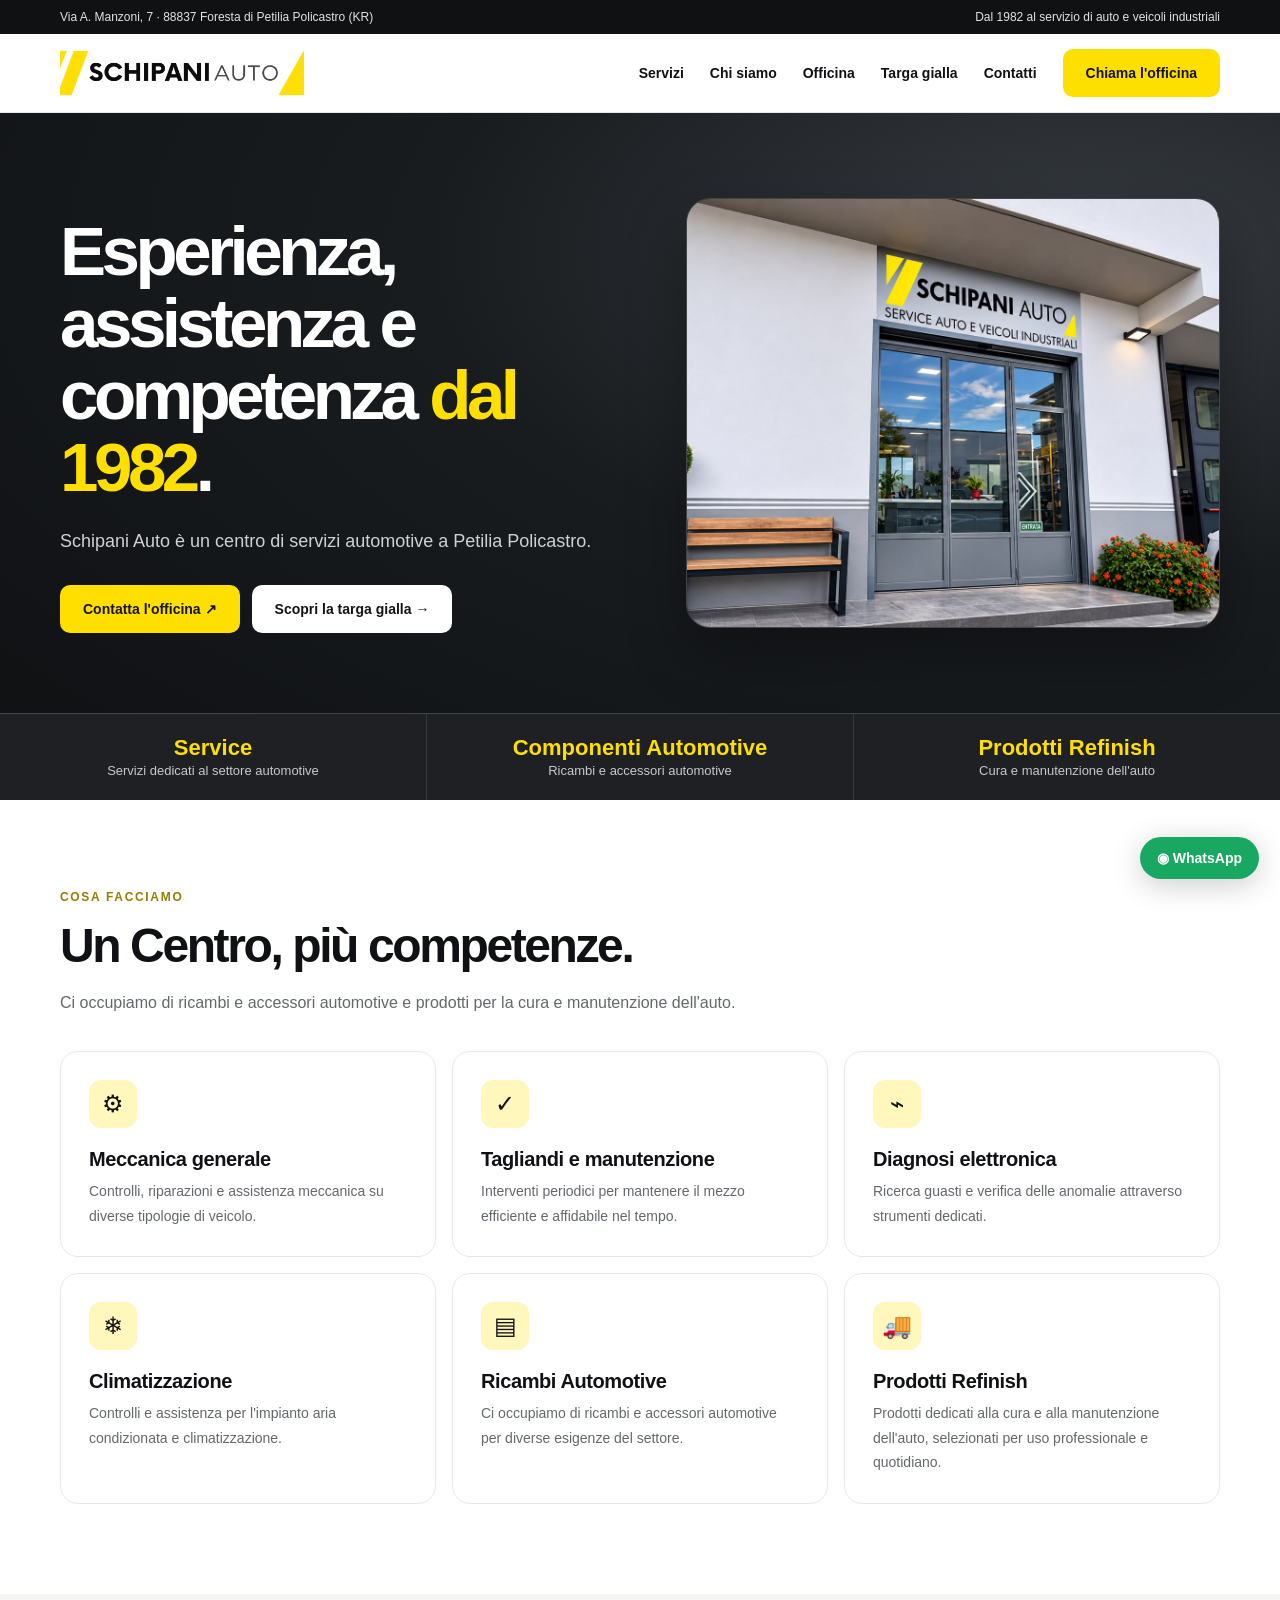
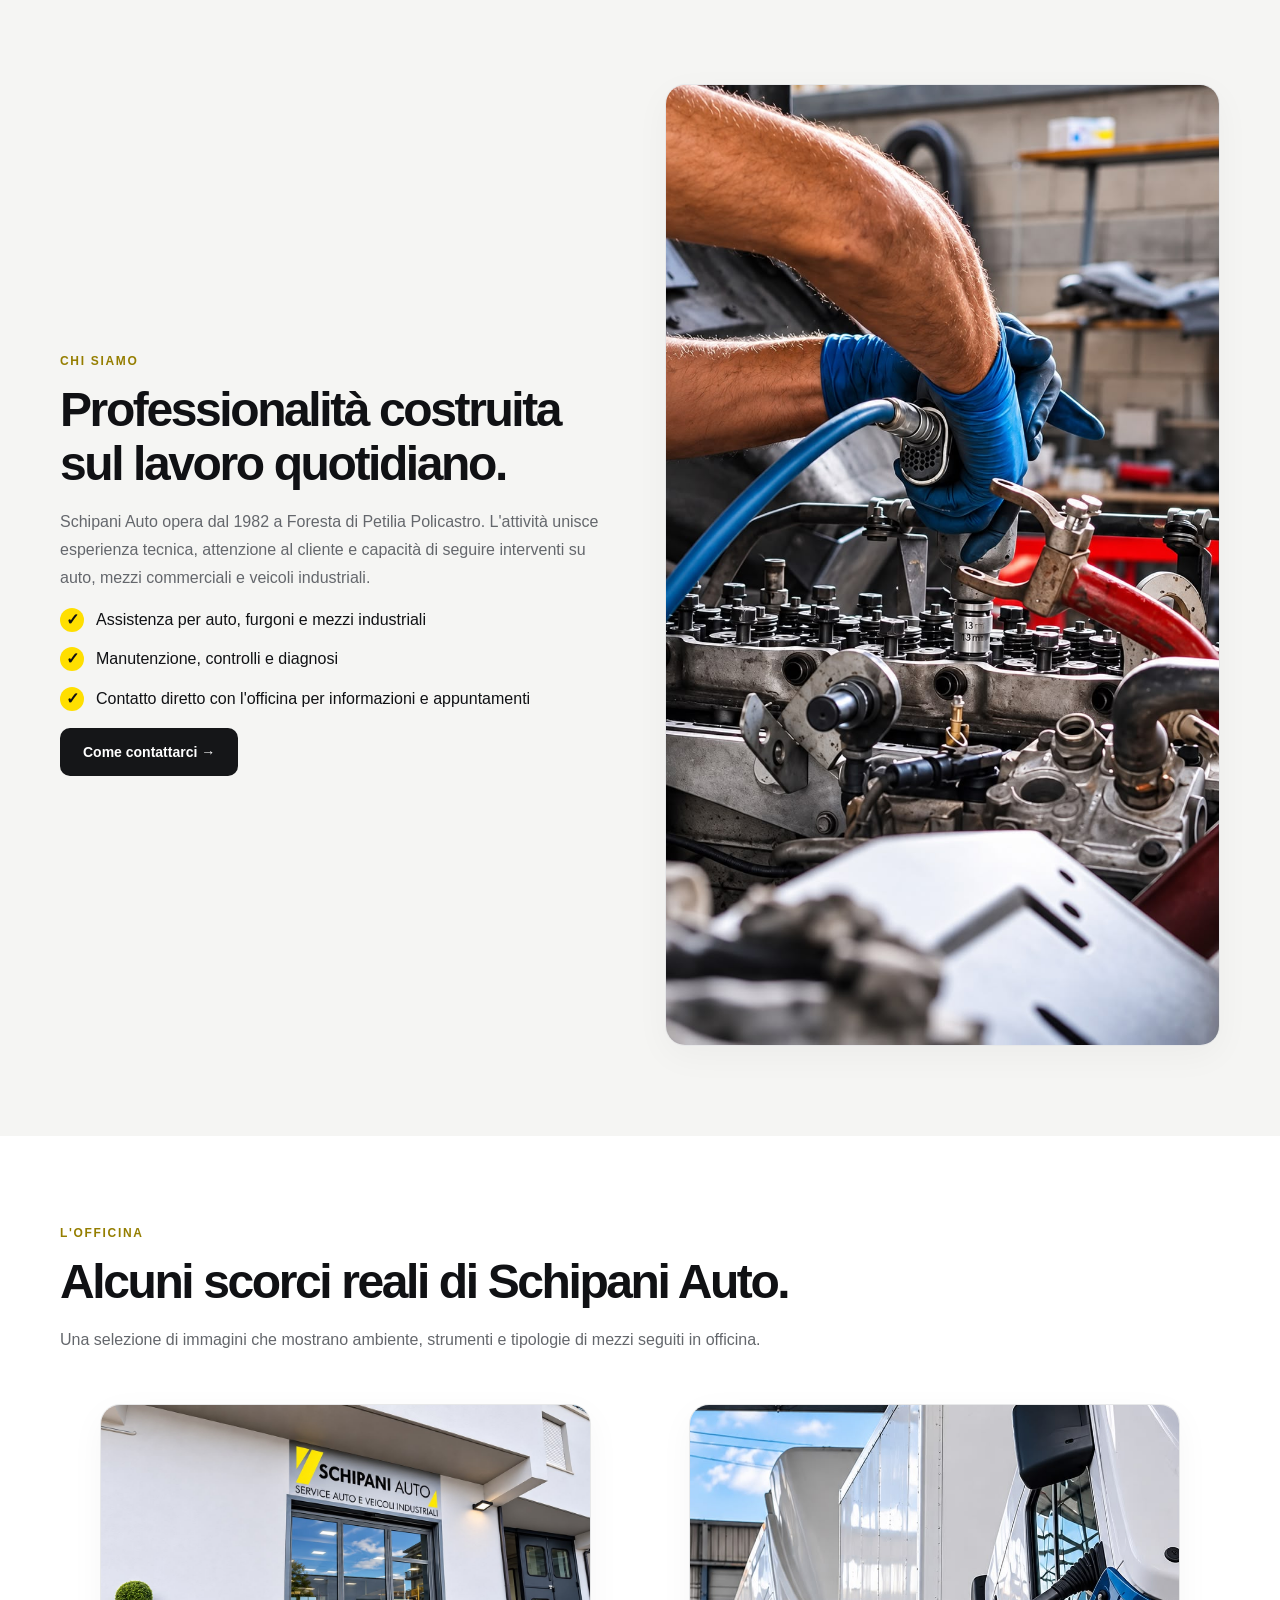
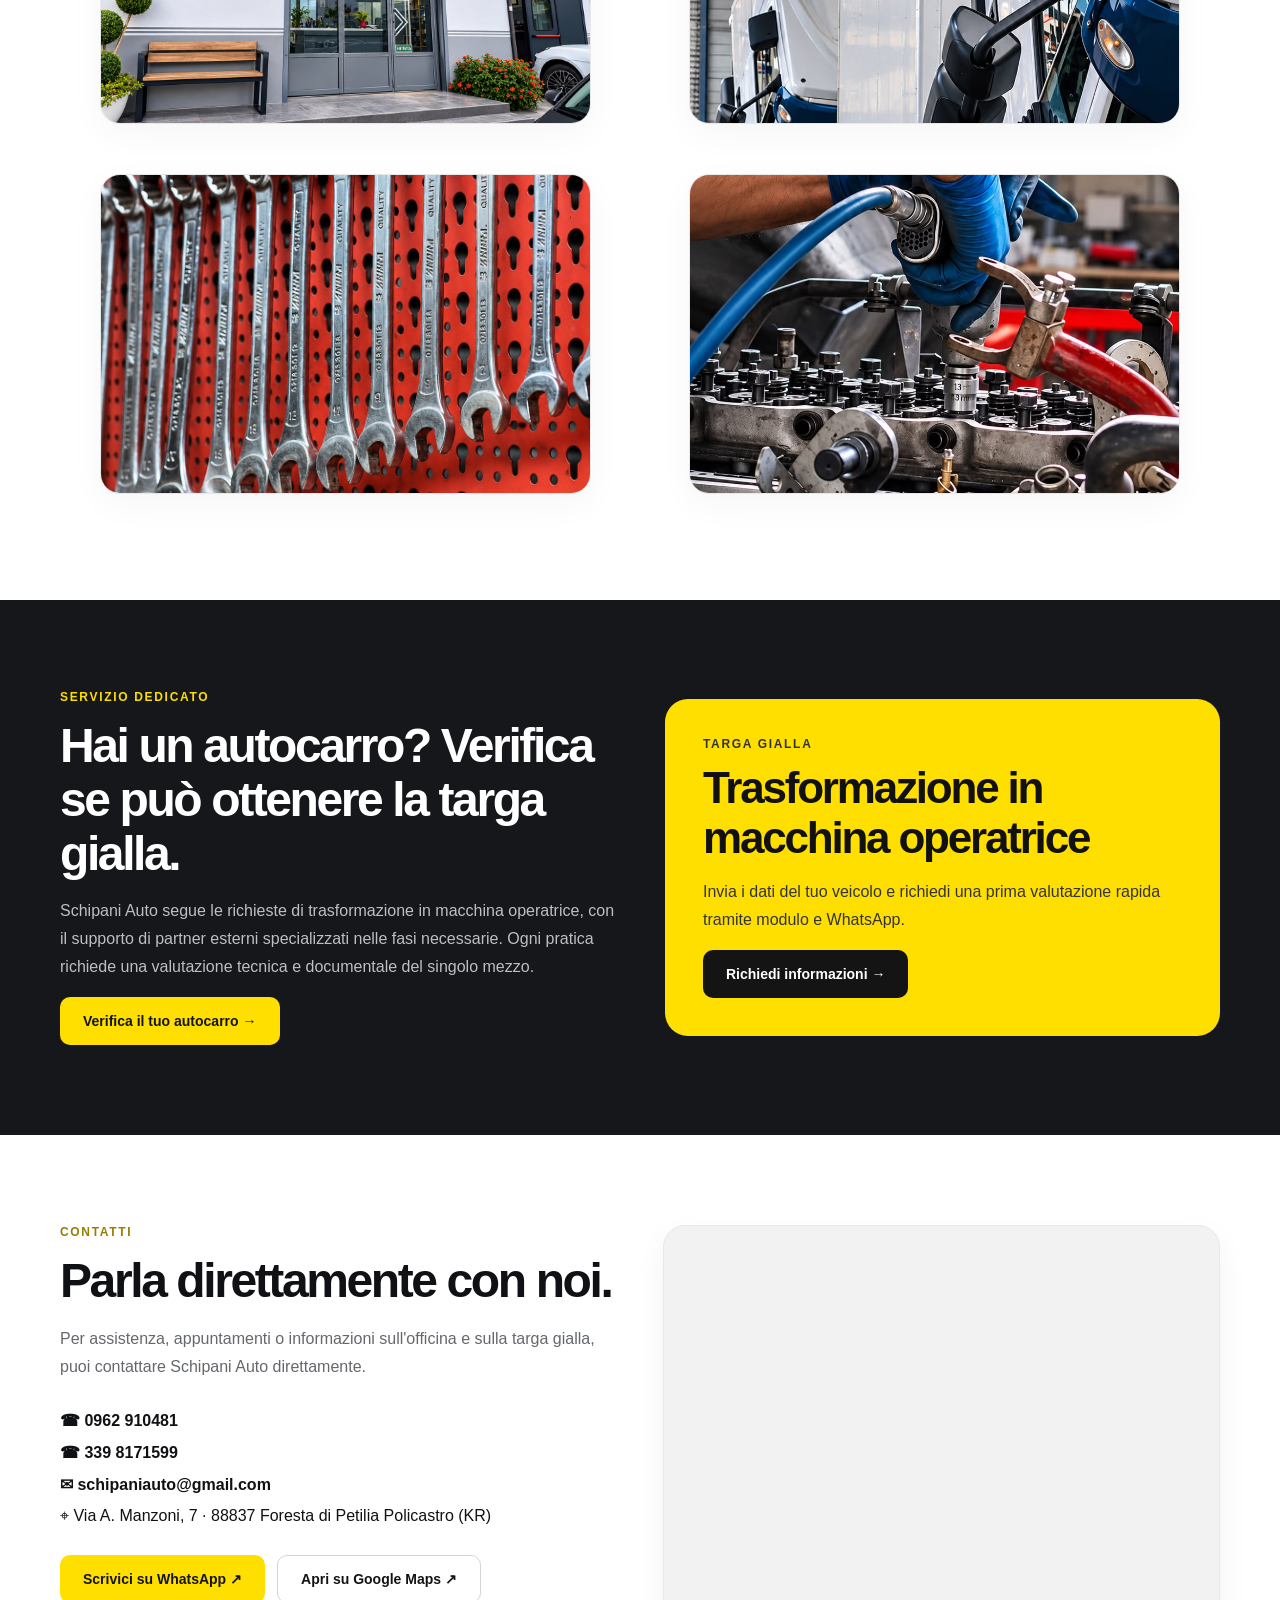
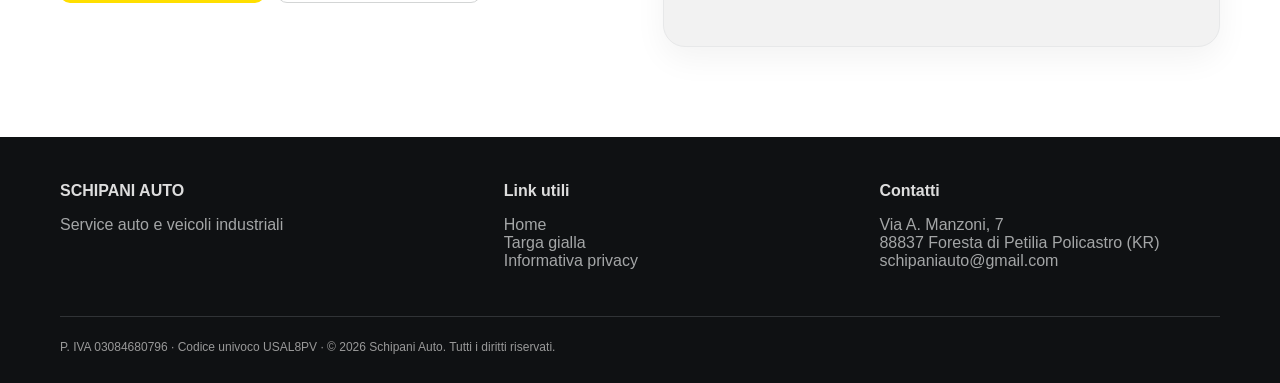
==== commit 80ab9195: "Add files via upload" ====
--- a/index.html
+++ b/index.html
@@ -36,7 +36,7 @@
       <div class="wrap hero-grid">
         <div>
           <h1>Esperienza, assistenza e competenza <em>dal 1982</em>.</h1>
-          <p>Schipani Auto è un punto di riferimento a Foresta di Petilia Policastro per manutenzione, diagnosi elettronica, assistenza tecnica e supporto su auto, veicoli commerciali e mezzi industriali.</p>
+          <p>Schipani Auto è un centro di servizi automotive a Petilia Policastro.</p>
           <div class="cta">
             <a class="button" href="tel:+390962910481">Contatta l'officina ↗</a>
             <a class="button white" href="targa-gialla.html">Scopri la targa gialla →</a>
@@ -47,9 +47,9 @@
         </div>
       </div>
       <div class="trust">
-        <div><strong>Service</strong><span>Esperienza consolidata</span></div>
-        <div><strong>Componenti Automotive</strong><span>Assistenza tecnica dedicata</span></div>
-        <div><strong>Prodotti Refinish</strong><span>Provincia di Crotone</span></div>
+        <div><strong>Service</strong><span>Servizi dedicati al settore automotive</span></div>
+        <div><strong>Componenti Automotive</strong><span>Ricambi e accessori automotive</span></div>
+        <div><strong>Prodotti Refinish</strong><span>Cura e manutenzione dell'auto</span></div>
       </div>
     </section>
 
@@ -58,15 +58,15 @@
         <div class="section-head">
           <div class="kicker">Cosa facciamo</div>
           <h2>Un Centro, più competenze.</h2>
-          <p>Servizi dedicati a privati, professionisti e attività che lavorano con veicoli commerciali e industriali.</p>
+          <p>Ci occupiamo di ricambi e accessori automotive e prodotti per la cura e manutenzione dell'auto.</p>
         </div>
         <div class="cards">
           <article class="card"><span class="number">⚙</span><h3>Meccanica generale</h3><p>Controlli, riparazioni e assistenza meccanica su diverse tipologie di veicolo.</p></article>
           <article class="card"><span class="number">✓</span><h3>Tagliandi e manutenzione</h3><p>Interventi periodici per mantenere il mezzo efficiente e affidabile nel tempo.</p></article>
           <article class="card"><span class="number">⌁</span><h3>Diagnosi elettronica</h3><p>Ricerca guasti e verifica delle anomalie attraverso strumenti dedicati.</p></article>
           <article class="card"><span class="number">❄</span><h3>Climatizzazione</h3><p>Controlli e assistenza per l'impianto aria condizionata e climatizzazione.</p></article>
-          <article class="card"><span class="number">▤</span><h3>Flotte e veicoli da lavoro</h3><p>Supporto tecnico per aziende, professionisti e mezzi utilizzati ogni giorno.</p></article>
-          <article class="card"><span class="number">🚚</span><h3>Veicoli industriali</h3><p>Assistenza dedicata ai mezzi commerciali e industriali, anche per esigenze specifiche.</p></article>
+          <article class="card"><span class="number">▤</span><h3>Ricambi Automotive</h3><p>Ci occupiamo di ricambi e accessori automotive per diverse esigenze del settore.</p></article>
+          <article class="card"><span class="number">🚚</span><h3>Prodotti Refinish</h3><p>Prodotti dedicati alla cura e alla manutenzione dell'auto, selezionati per uso professionale e quotidiano.</p></article>
         </div>
       </div>
     </section>
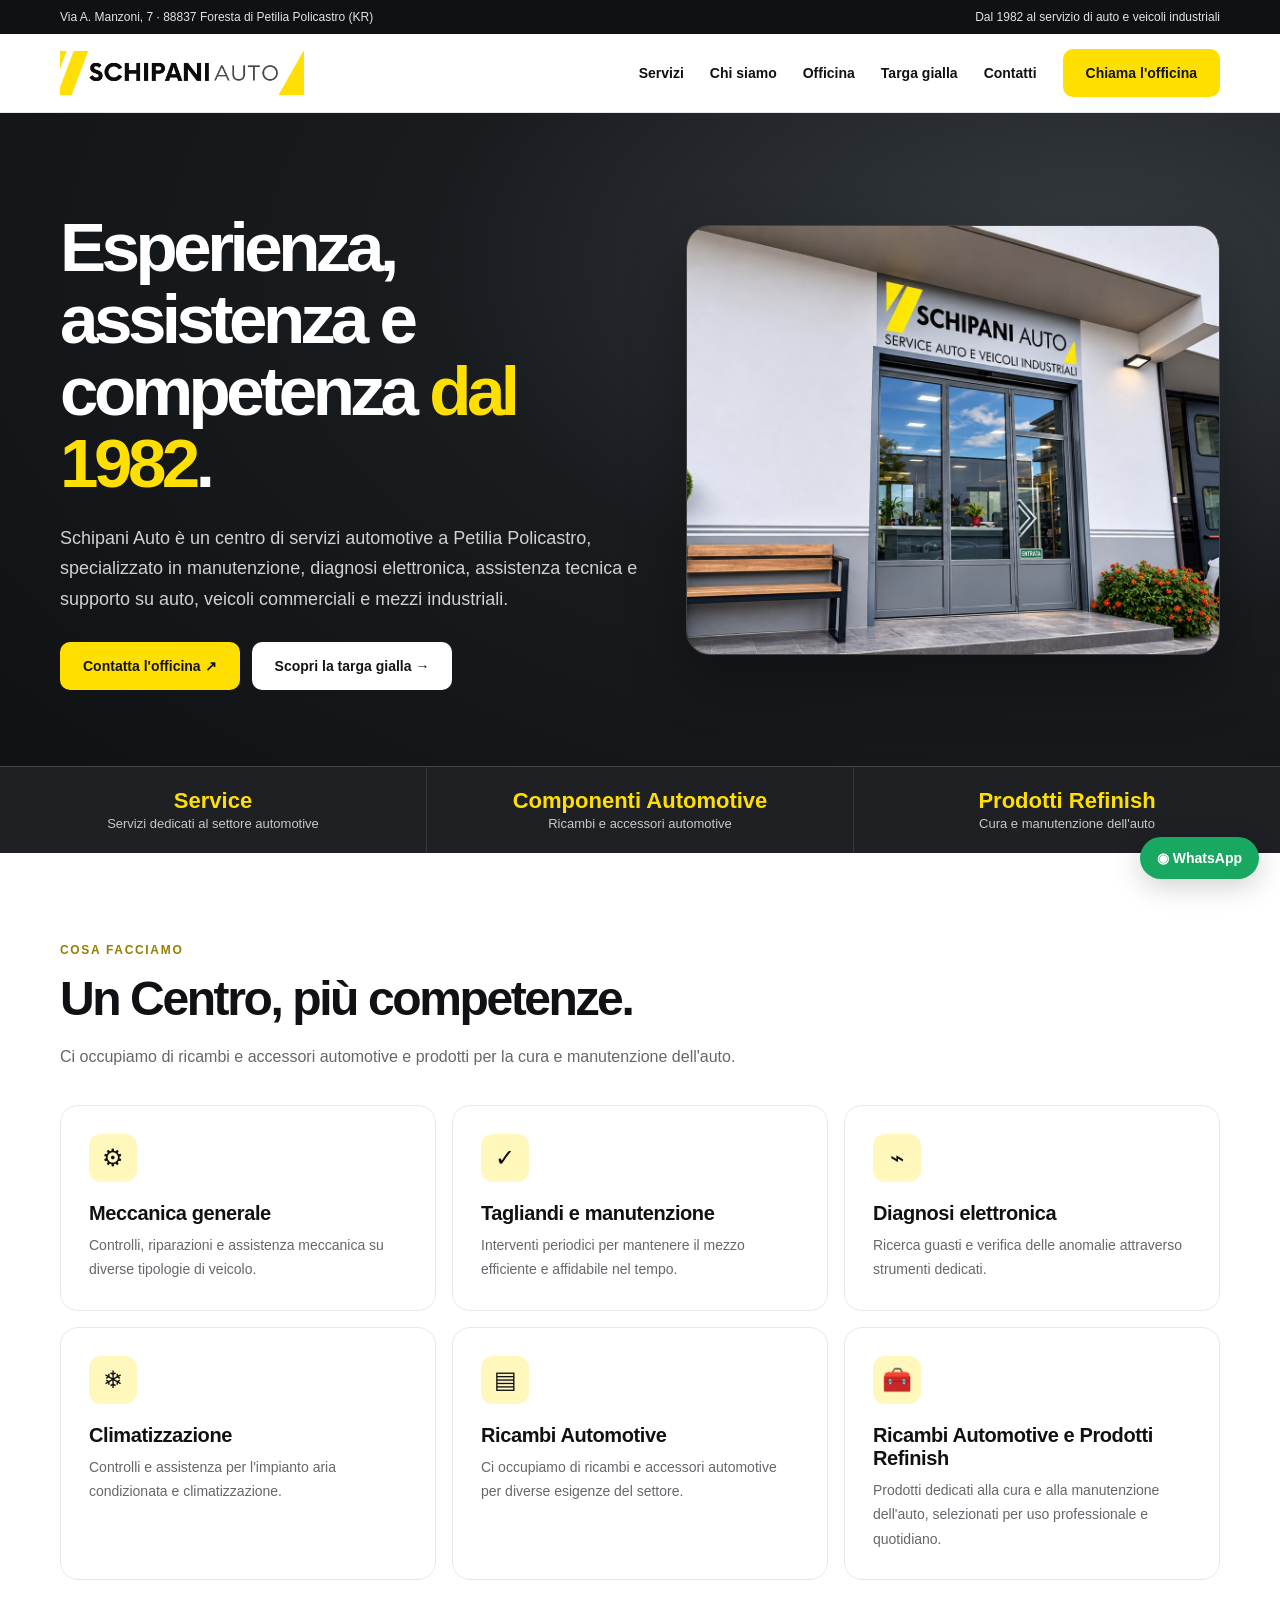
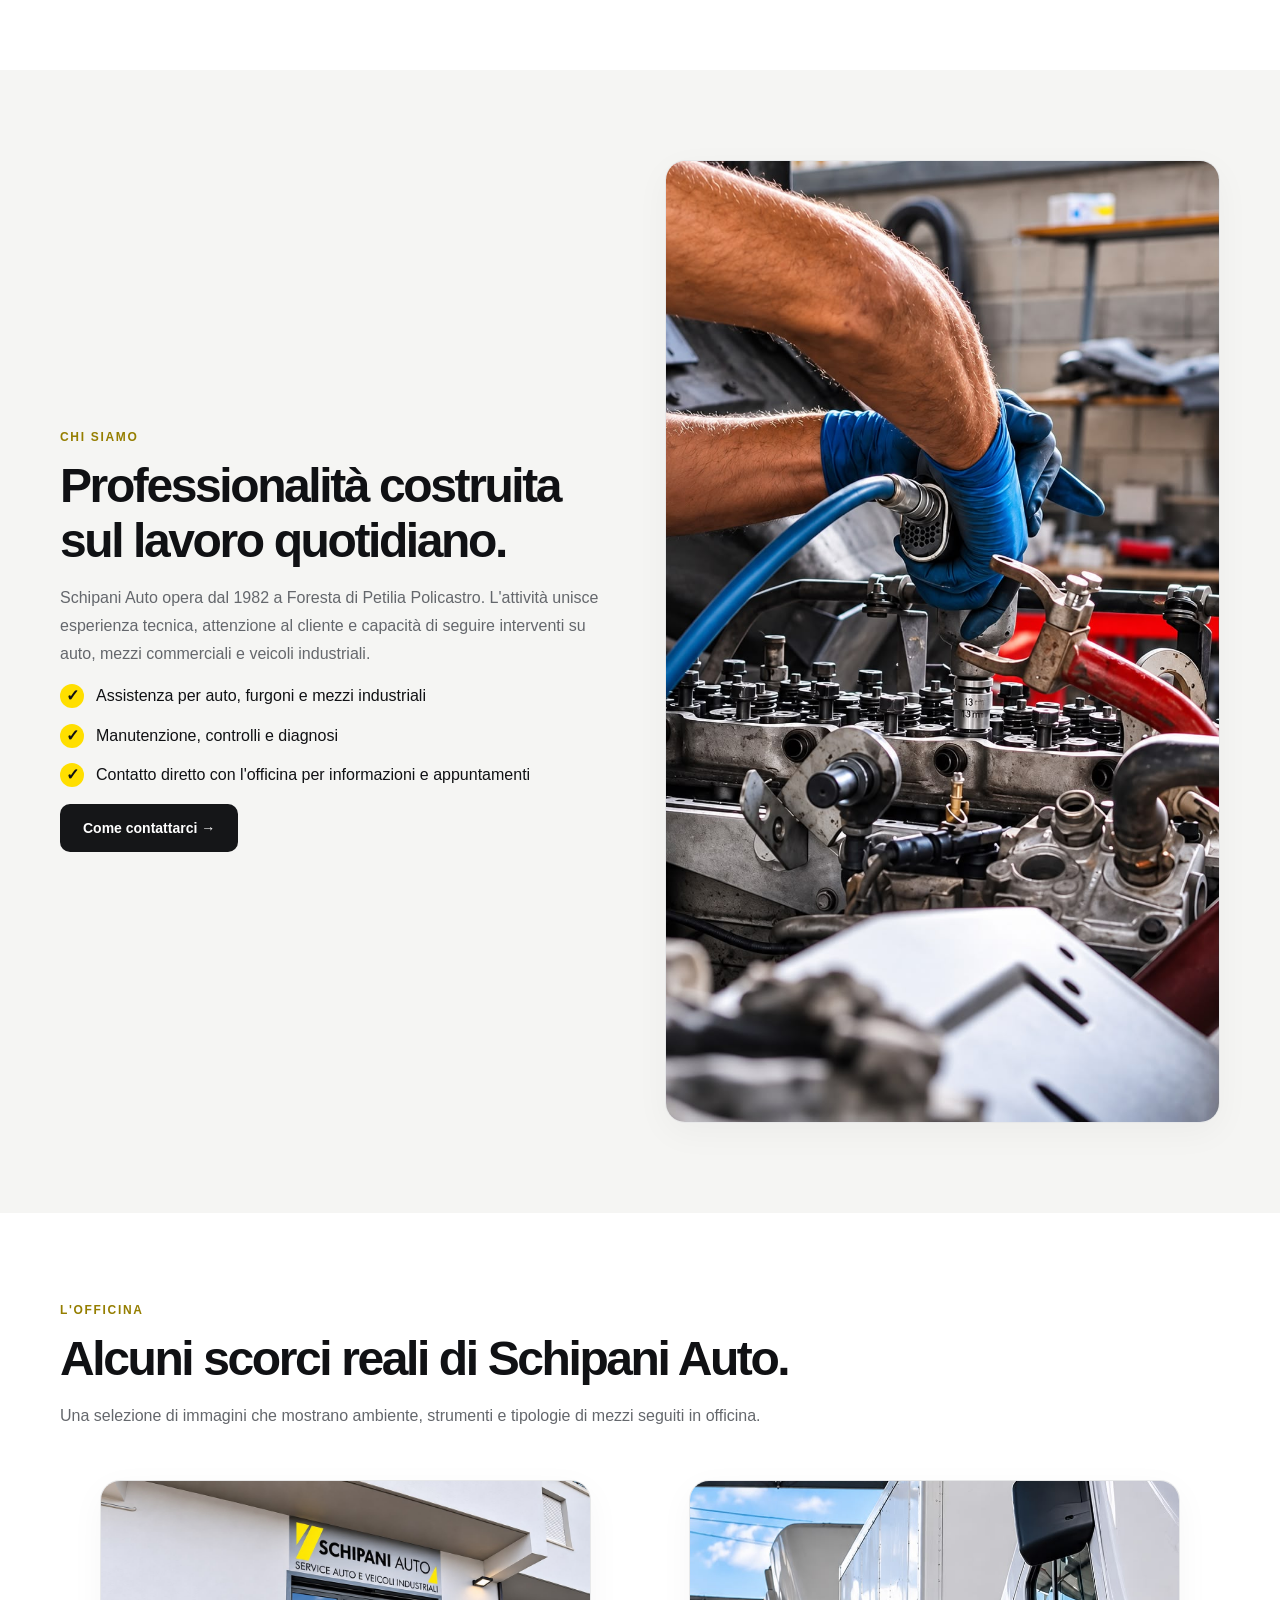
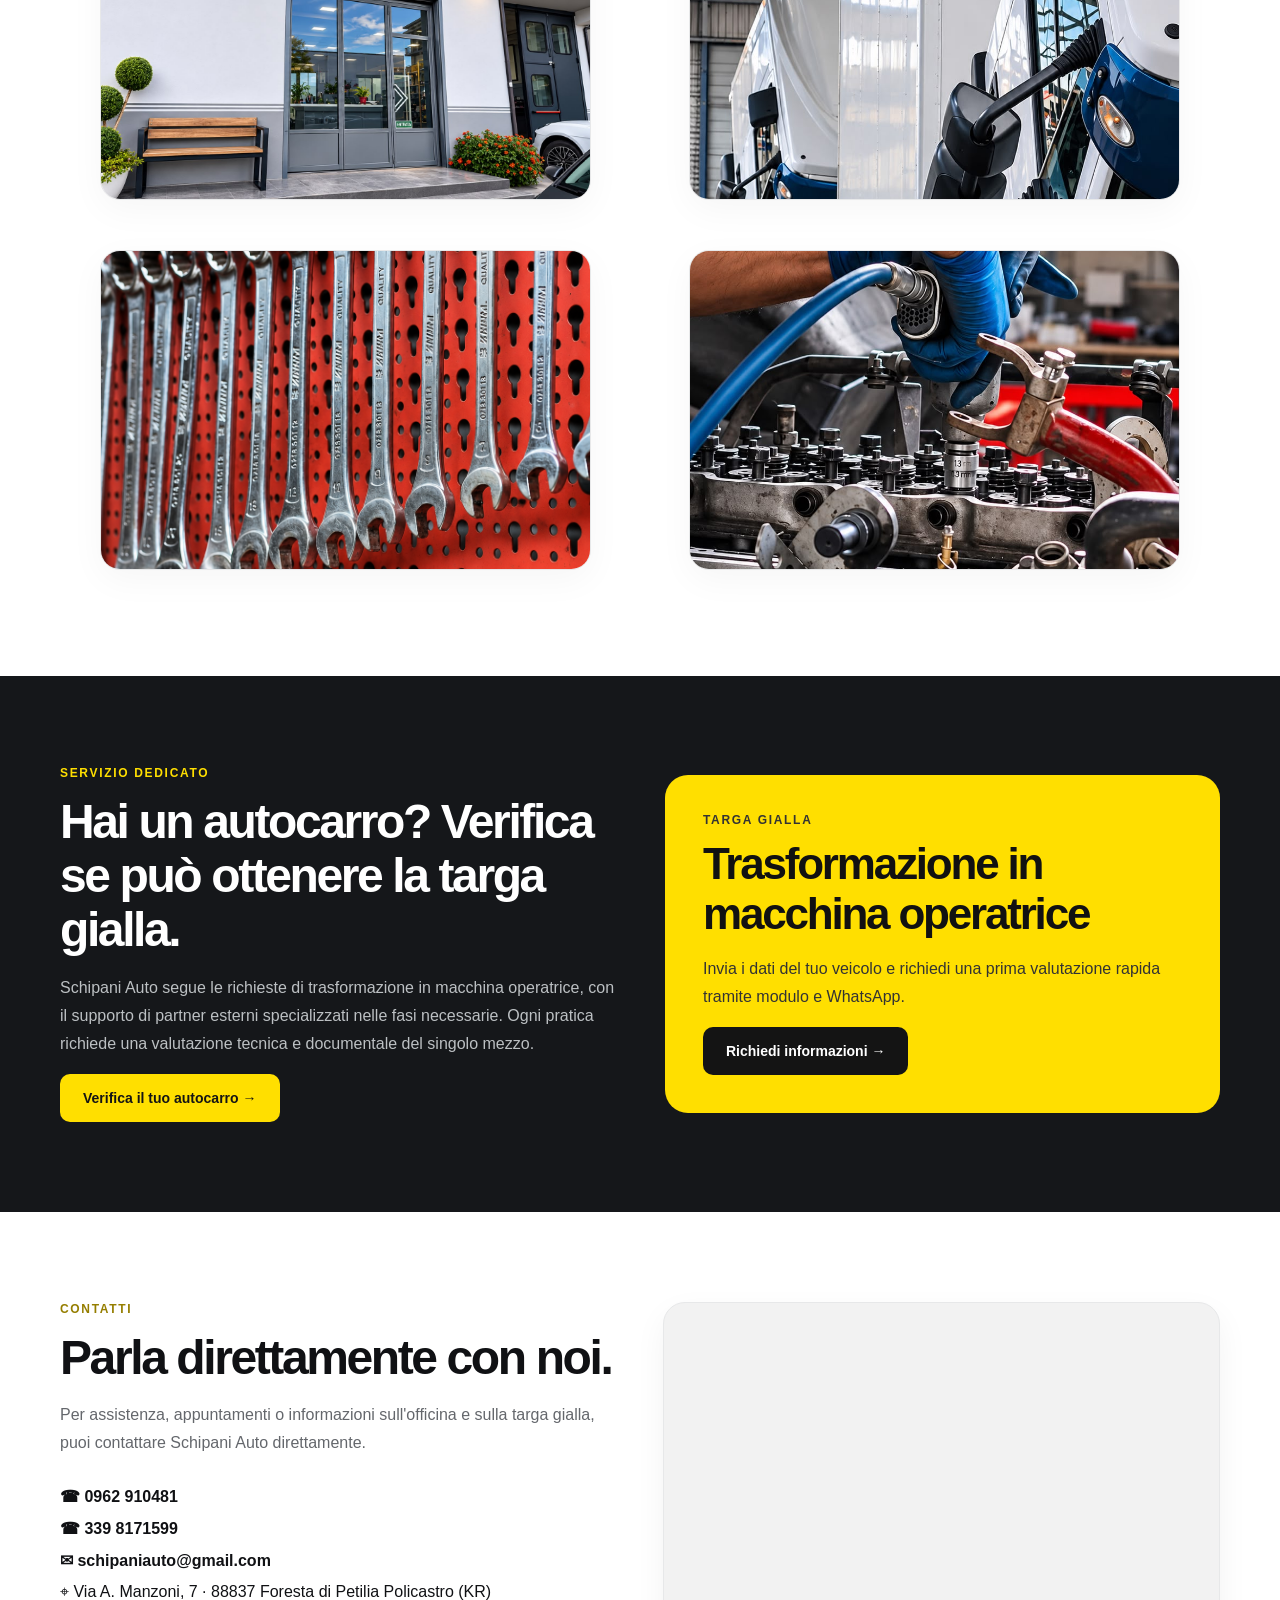
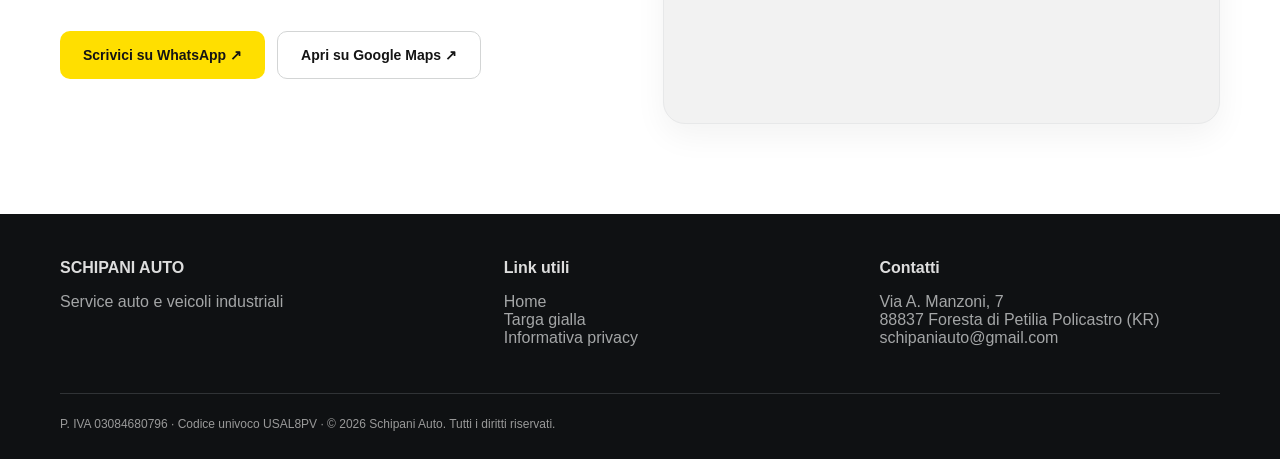
==== commit 2de002d2: "Add files via upload" ====
--- a/index.html
+++ b/index.html
@@ -36,7 +36,7 @@
       <div class="wrap hero-grid">
         <div>
           <h1>Esperienza, assistenza e competenza <em>dal 1982</em>.</h1>
-          <p>Schipani Auto è un centro di servizi automotive a Petilia Policastro.</p>
+          <p>Schipani Auto è un centro di servizi automotive a Petilia Policastro, specializzato in manutenzione, diagnosi elettronica, assistenza tecnica e supporto su auto, veicoli commerciali e mezzi industriali.</p>
           <div class="cta">
             <a class="button" href="tel:+390962910481">Contatta l'officina ↗</a>
             <a class="button white" href="targa-gialla.html">Scopri la targa gialla →</a>
@@ -66,7 +66,7 @@
           <article class="card"><span class="number">⌁</span><h3>Diagnosi elettronica</h3><p>Ricerca guasti e verifica delle anomalie attraverso strumenti dedicati.</p></article>
           <article class="card"><span class="number">❄</span><h3>Climatizzazione</h3><p>Controlli e assistenza per l'impianto aria condizionata e climatizzazione.</p></article>
           <article class="card"><span class="number">▤</span><h3>Ricambi Automotive</h3><p>Ci occupiamo di ricambi e accessori automotive per diverse esigenze del settore.</p></article>
-          <article class="card"><span class="number">🚚</span><h3>Prodotti Refinish</h3><p>Prodotti dedicati alla cura e alla manutenzione dell'auto, selezionati per uso professionale e quotidiano.</p></article>
+          <article class="card"><span class="number" aria-hidden="true">🧰</span><h3>Ricambi Automotive e Prodotti Refinish</h3><p>Prodotti dedicati alla cura e alla manutenzione dell'auto, selezionati per uso professionale e quotidiano.</p></article>
         </div>
       </div>
     </section>
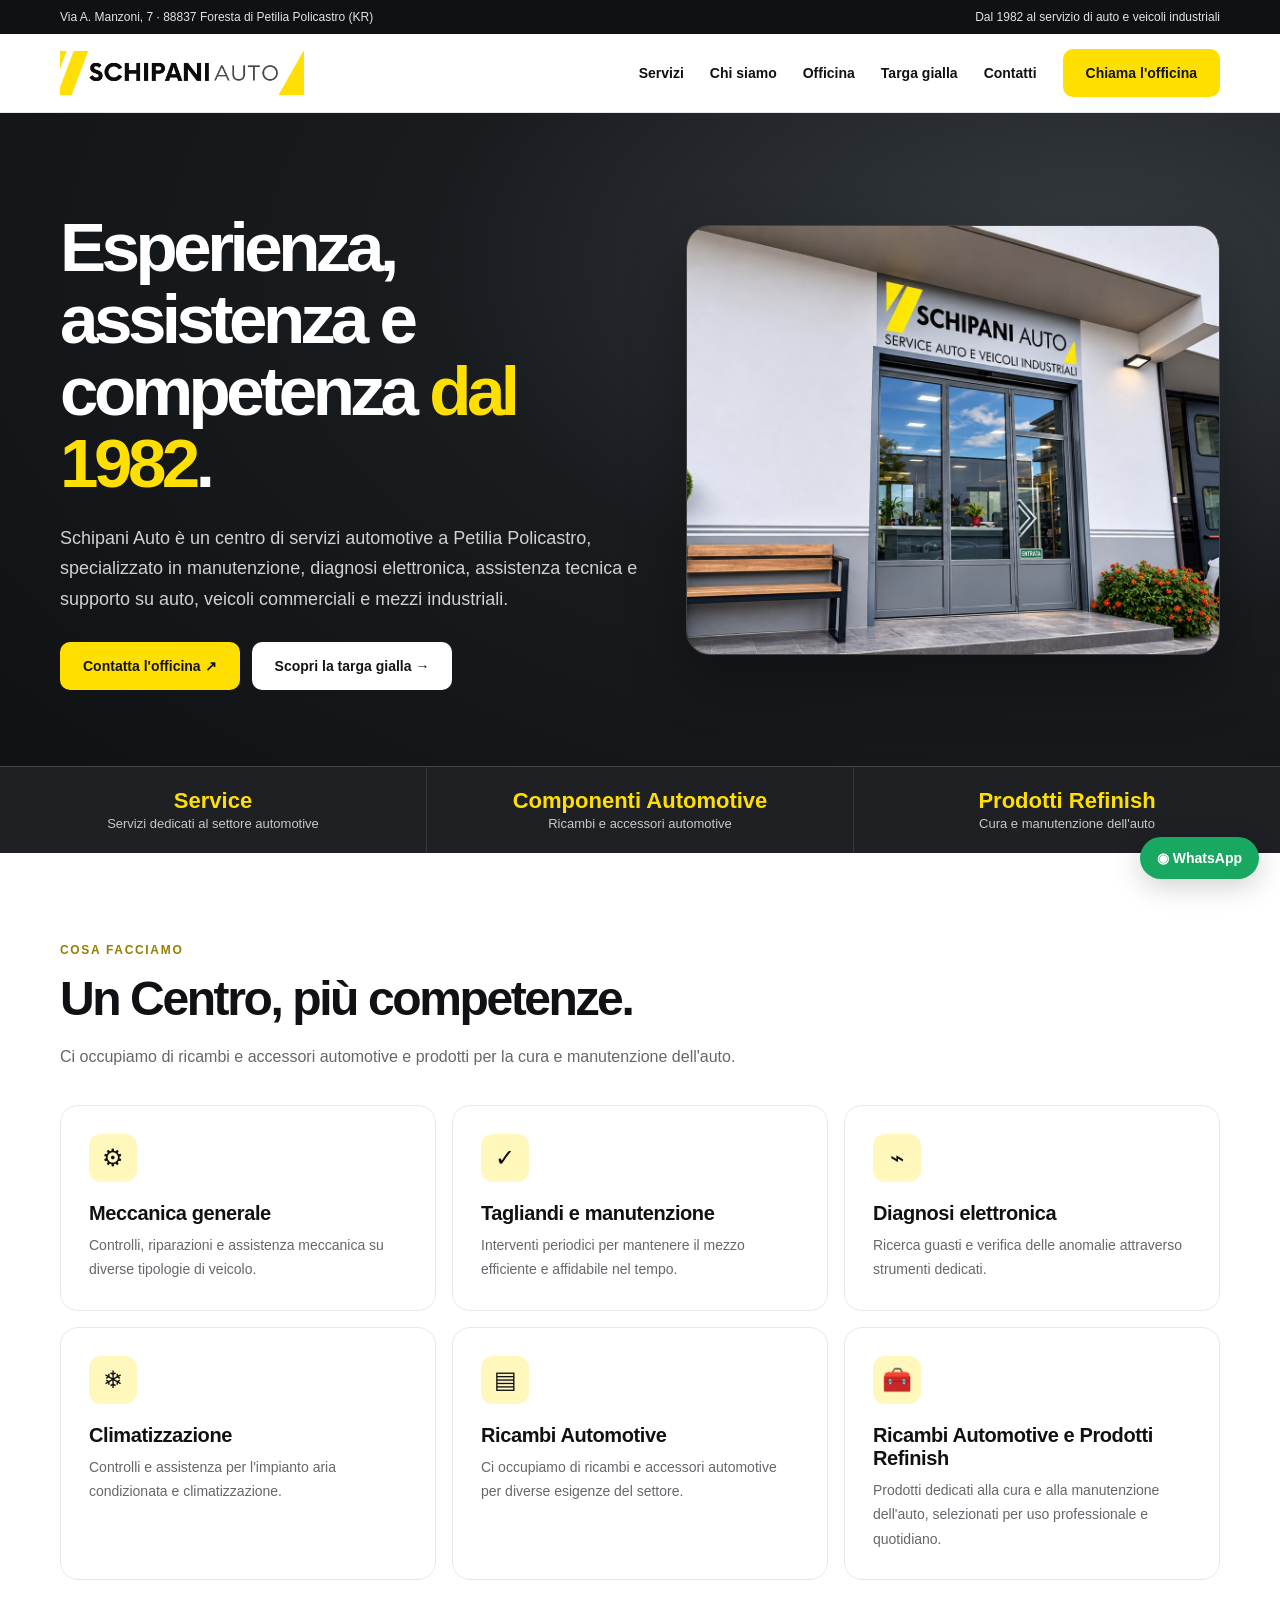
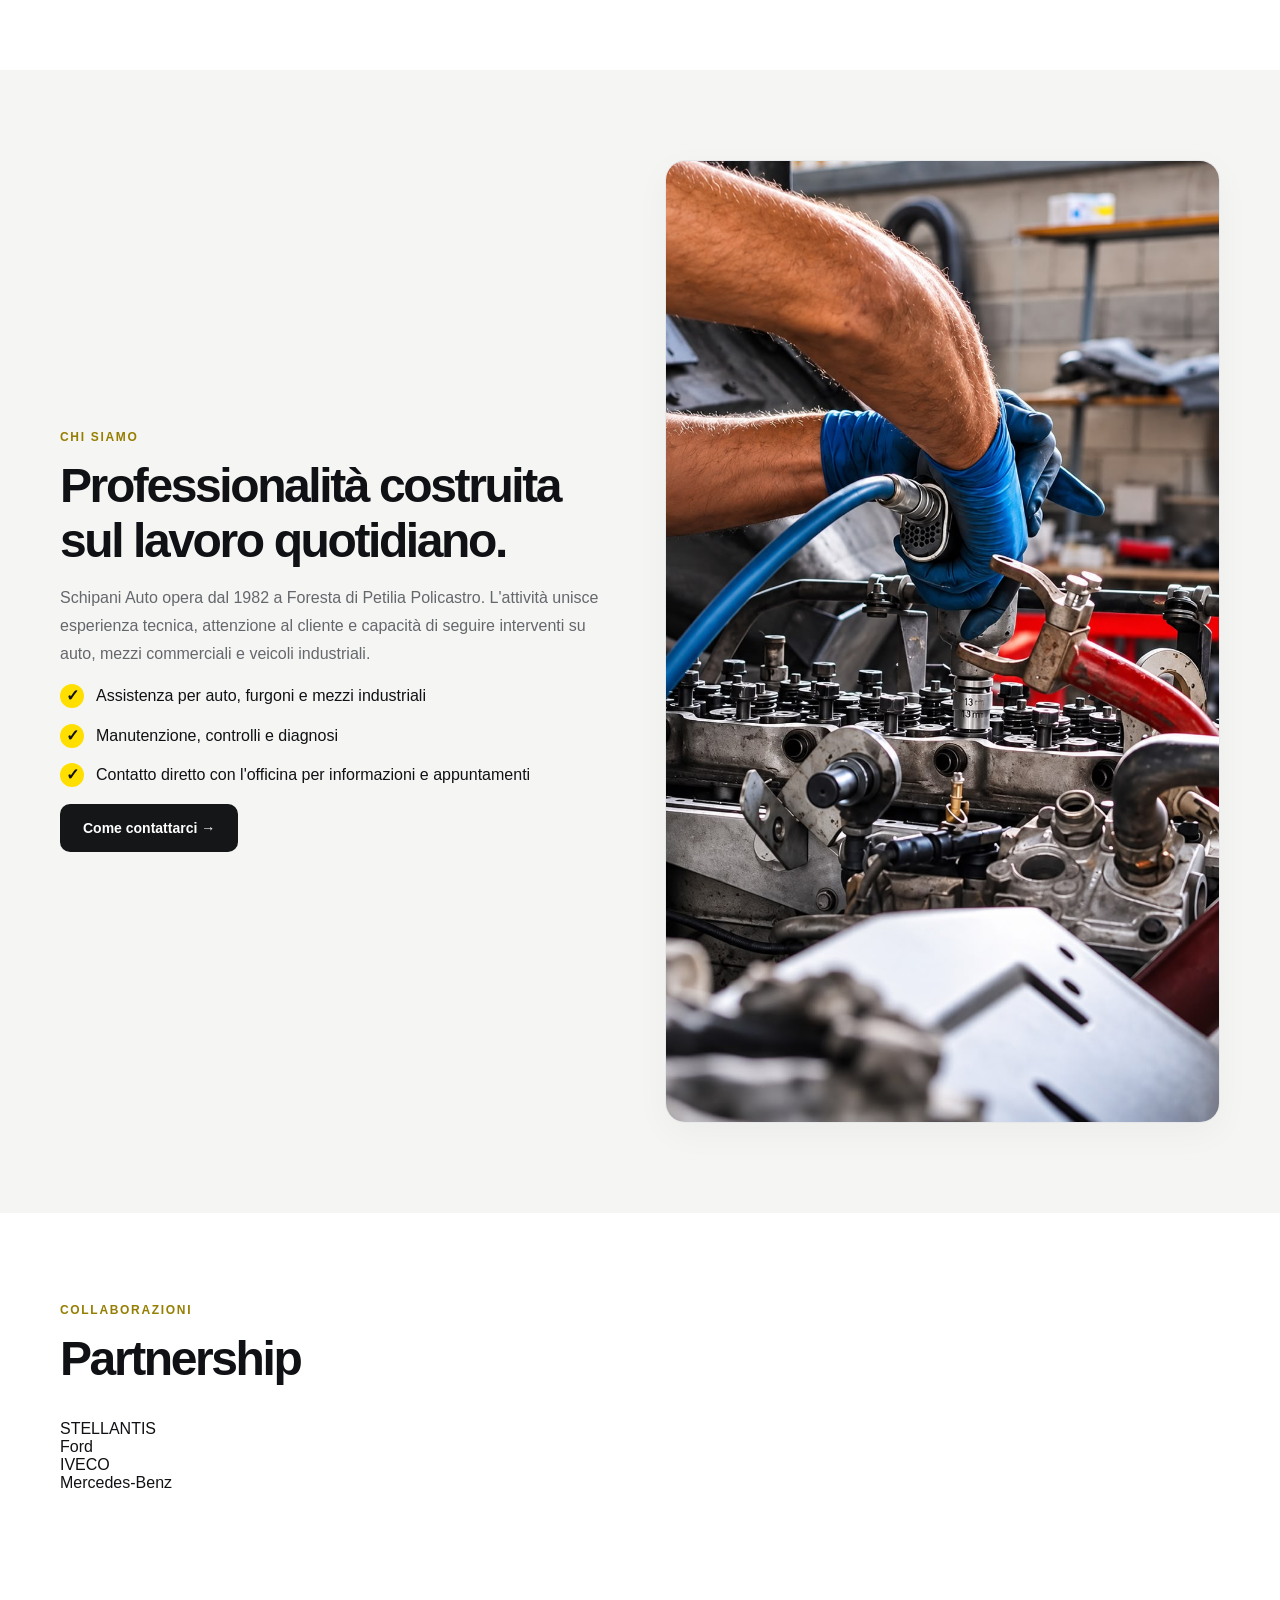
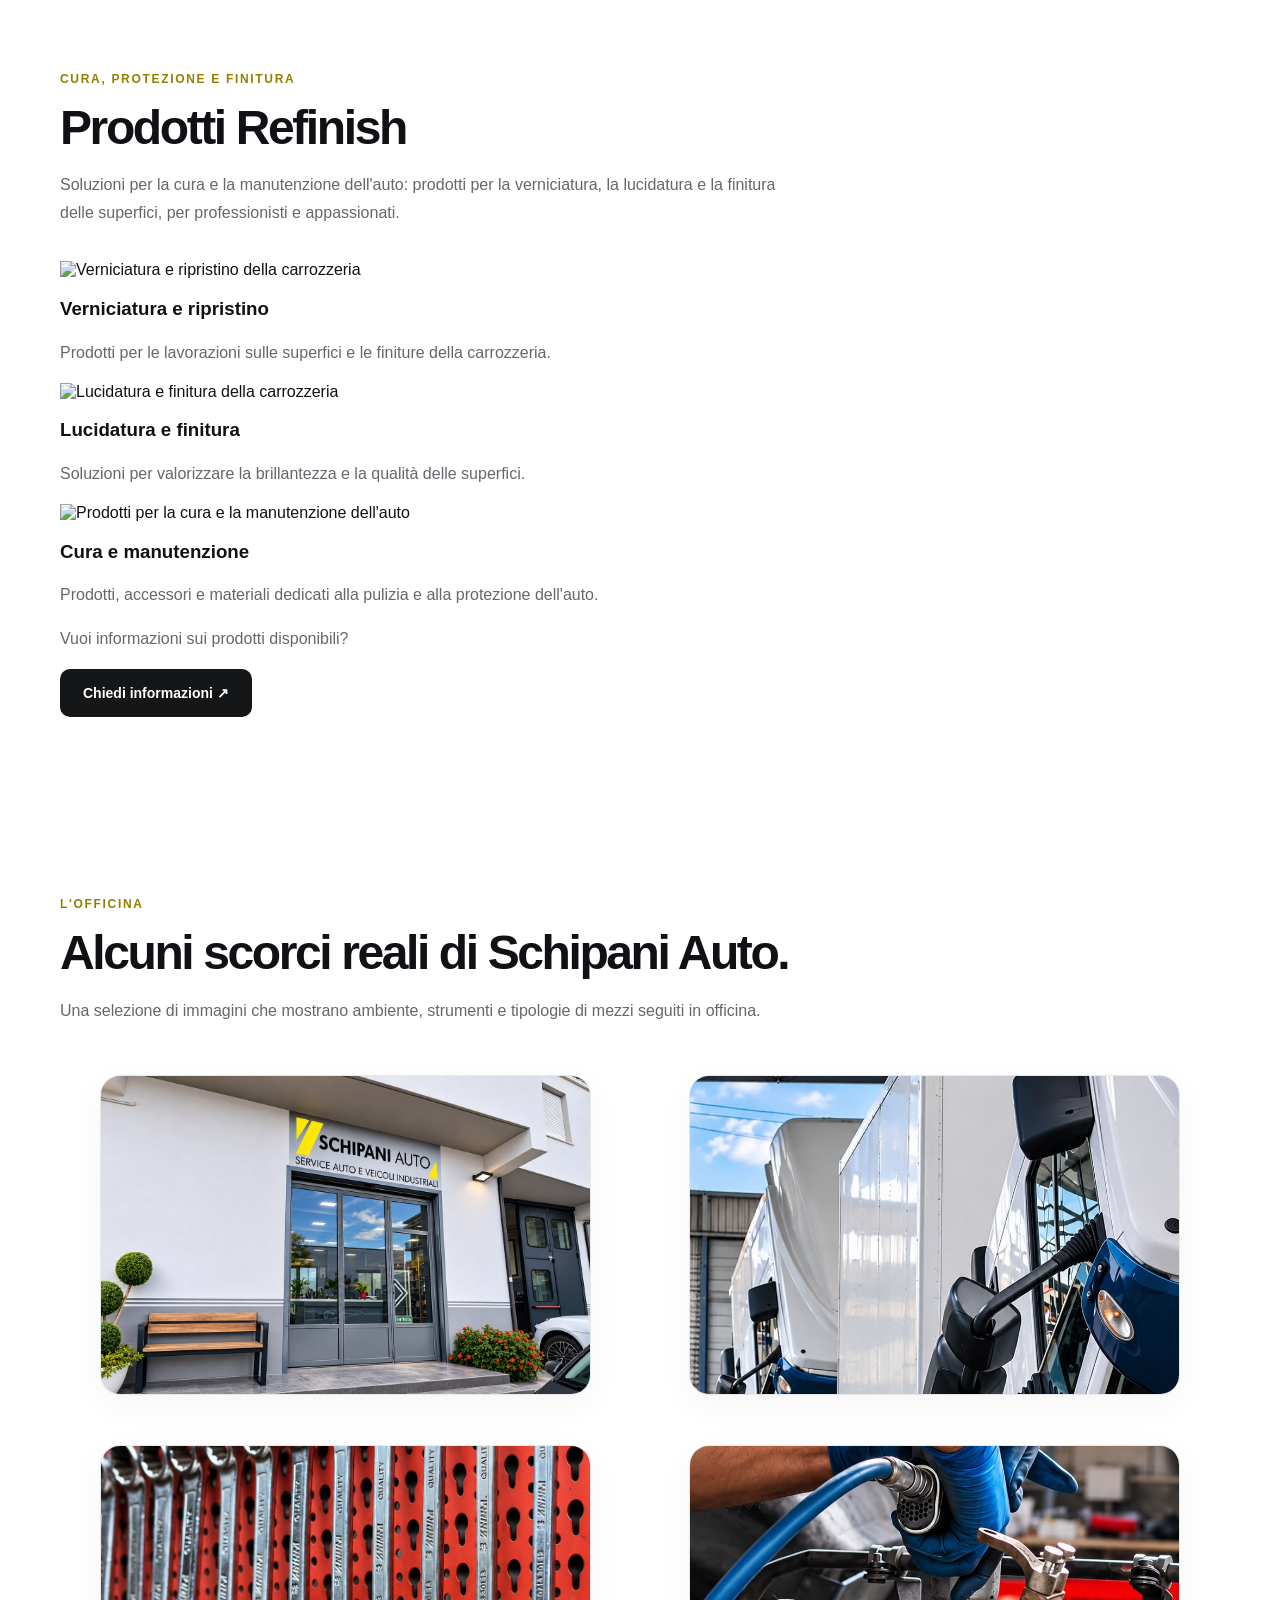
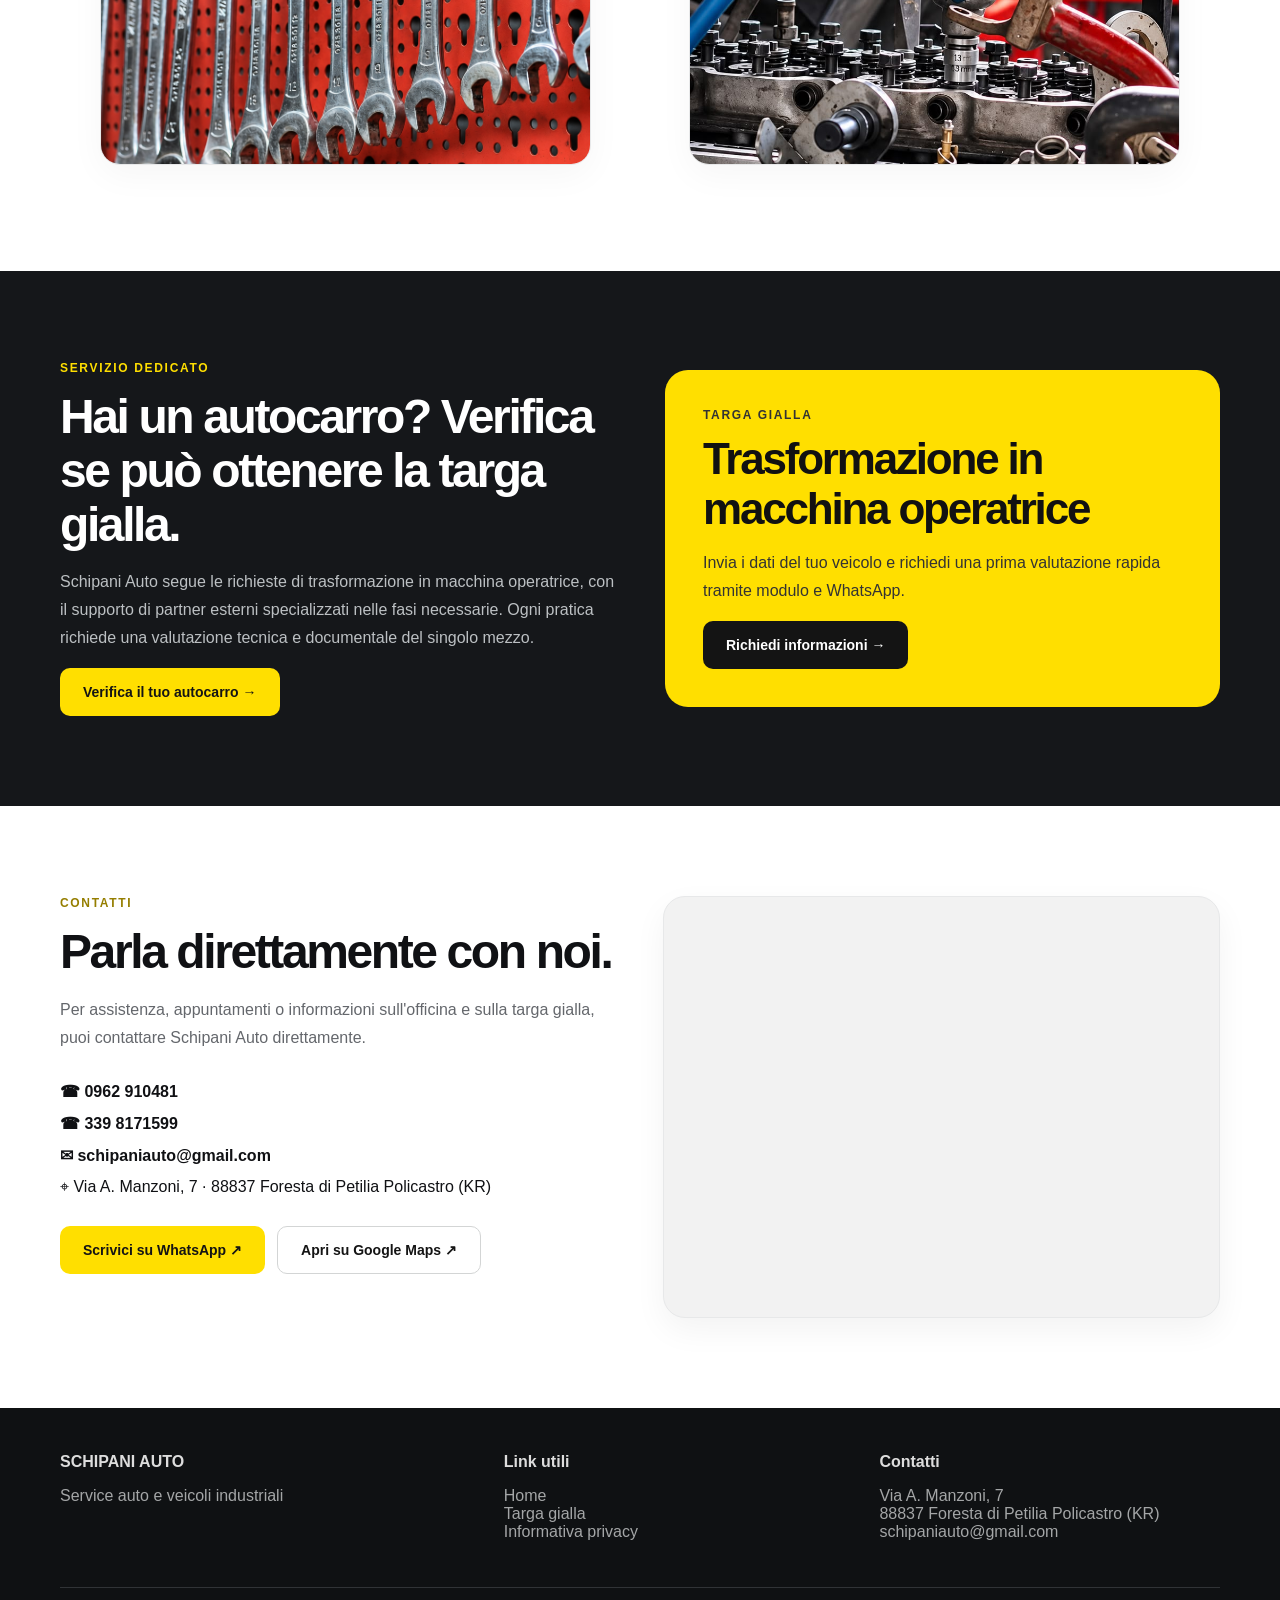
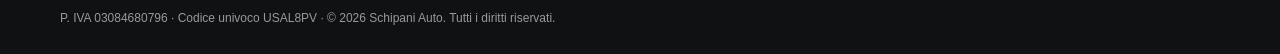
==== commit 67e8aba4: "Add files via upload" ====
--- a/index.html
+++ b/index.html
@@ -7,6 +7,7 @@
   <meta name="description" content="Schipani Auto a Foresta di Petilia Policastro (KR): officina dal 1982 per meccanica, diagnosi, manutenzione, flotte e veicoli industriali. Contatta l'officina o scopri il servizio Targa Gialla.">
   <meta name="theme-color" content="#ffdf00">
   <link rel="stylesheet" href="css/style.css">
+  <link rel="stylesheet" href="css/extra-sezioni.css">
 </head>
 <body>
   <div class="topbar">
@@ -87,6 +88,32 @@
         <div class="media-card tall">
           <img src="assets/work-mechanic.jpg" alt="Intervento tecnico in officina">
         </div>
+      </div>
+    </section>
+
+
+    <section class="section partnerships-section" id="partnership">
+      <div class="wrap">
+        <div class="section-head centered"><div class="kicker">Collaborazioni</div><h2>Partnership</h2></div>
+        <div class="partner-logos" aria-label="Marchi partner">
+          <div class="partner-logo"><img src="https://cdn.simpleicons.org/stellantis/243956" alt="Stellantis" loading="lazy" onerror="this.style.display='none'"><span>STELLANTIS</span></div>
+          <div class="partner-logo"><img src="https://cdn.simpleicons.org/ford/003478" alt="Ford" loading="lazy" onerror="this.style.display='none'"><span>Ford</span></div>
+          <div class="partner-logo"><img src="https://cdn.simpleicons.org/iveco/00529C" alt="Iveco" loading="lazy" onerror="this.style.display='none'"><span>IVECO</span></div>
+          <div class="partner-logo"><img src="https://cdn.simpleicons.org/mercedesbenz/202020" alt="Mercedes-Benz" loading="lazy" onerror="this.style.display='none'"><span>Mercedes-Benz</span></div>
+        </div>
+      </div>
+    </section>
+
+
+    <section class="section refinish-section" id="refinish">
+      <div class="wrap">
+        <div class="section-head"><div class="kicker">Cura, protezione e finitura</div><h2>Prodotti Refinish</h2><p>Soluzioni per la cura e la manutenzione dell'auto: prodotti per la verniciatura, la lucidatura e la finitura delle superfici, per professionisti e appassionati.</p></div>
+        <div class="refinish-grid">
+          <article class="refinish-card"><img src="assets/refinish-verniciatura.webp" alt="Verniciatura e ripristino della carrozzeria" loading="lazy" width="640" height="360"><div class="refinish-copy"><h3>Verniciatura e ripristino</h3><p>Prodotti per le lavorazioni sulle superfici e le finiture della carrozzeria.</p></div></article>
+          <article class="refinish-card"><img src="assets/refinish-lucidatura.webp" alt="Lucidatura e finitura della carrozzeria" loading="lazy" width="640" height="360"><div class="refinish-copy"><h3>Lucidatura e finitura</h3><p>Soluzioni per valorizzare la brillantezza e la qualità delle superfici.</p></div></article>
+          <article class="refinish-card"><img src="assets/refinish-prodotti.webp" alt="Prodotti per la cura e la manutenzione dell'auto" loading="lazy" width="640" height="360"><div class="refinish-copy"><h3>Cura e manutenzione</h3><p>Prodotti, accessori e materiali dedicati alla pulizia e alla protezione dell'auto.</p></div></article>
+        </div>
+        <div class="refinish-footer"><p>Vuoi informazioni sui prodotti disponibili?</p><a class="button dark" href="https://wa.me/393398171599?text=Buongiorno%20Schipani%20Auto%2C%20vorrei%20informazioni%20sui%20prodotti%20Refinish." target="_blank" rel="noopener noreferrer">Chiedi informazioni ↗</a></div>
       </div>
     </section>
 
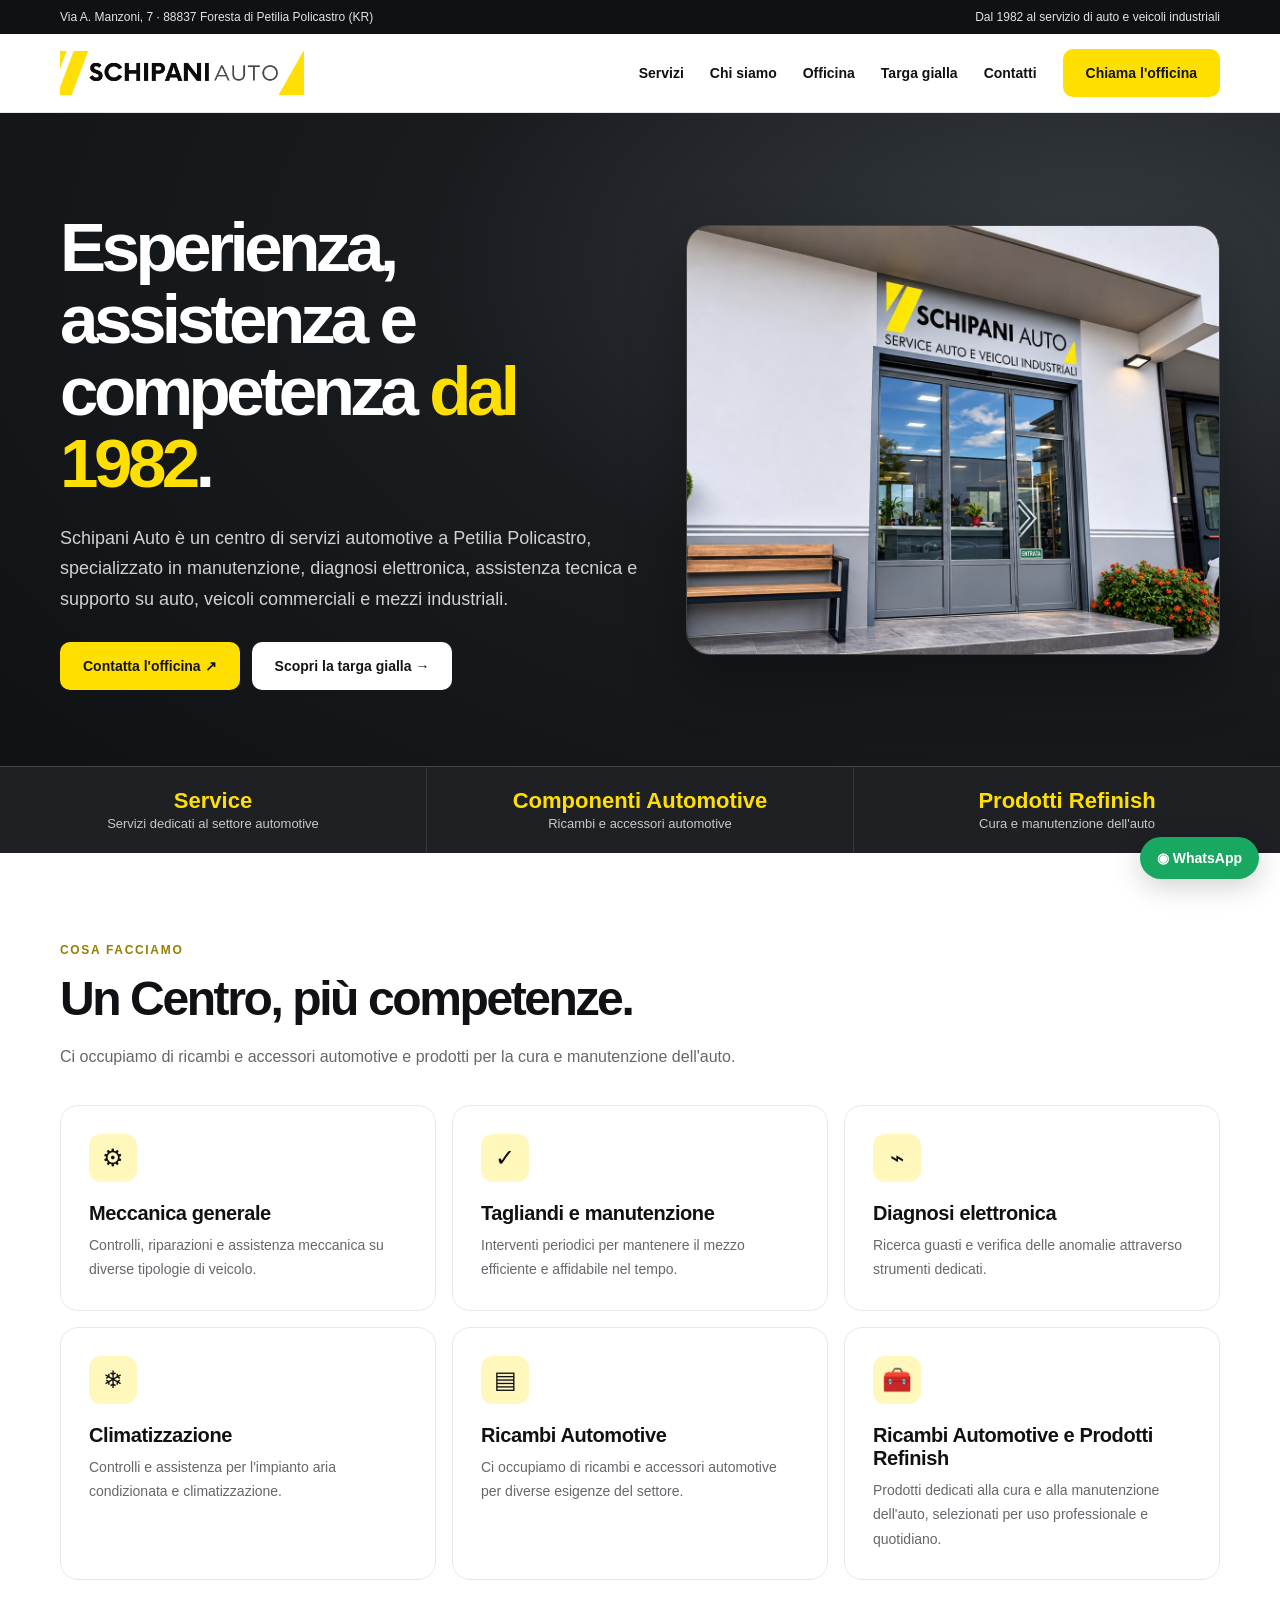
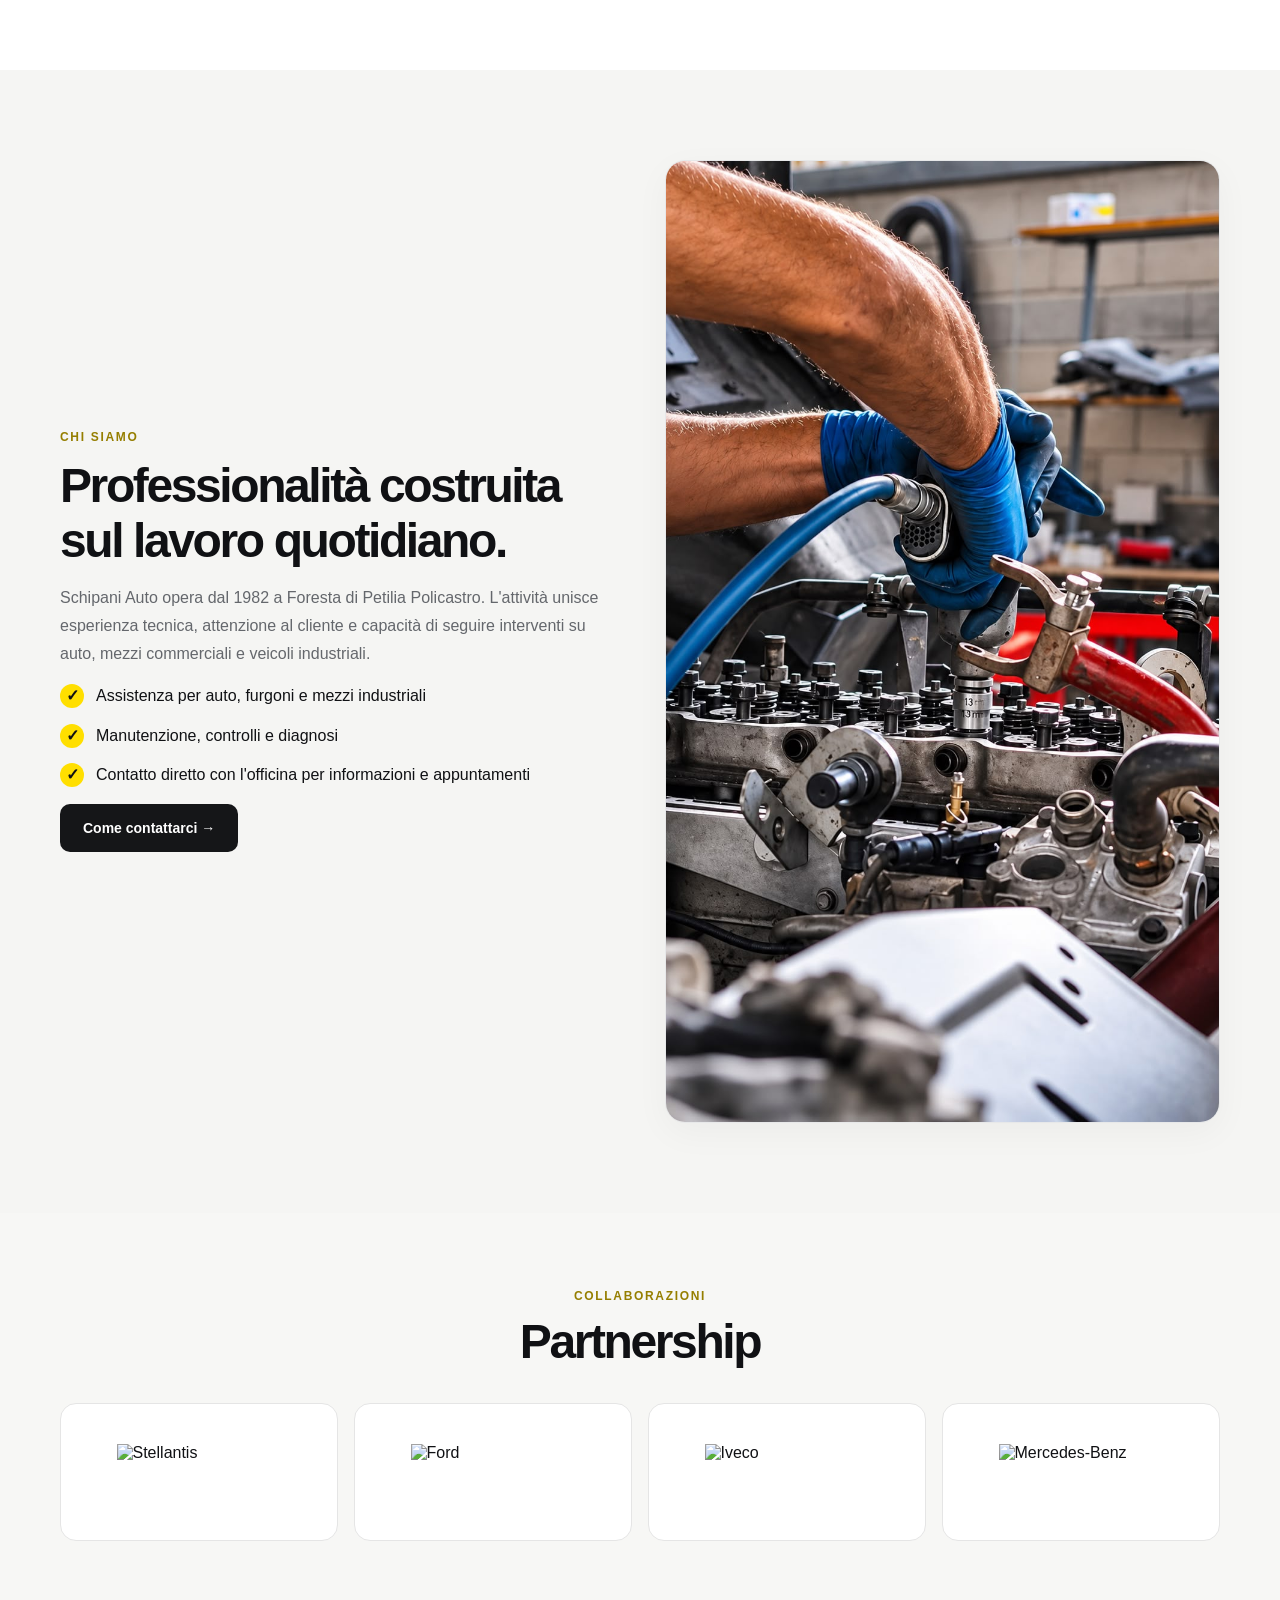
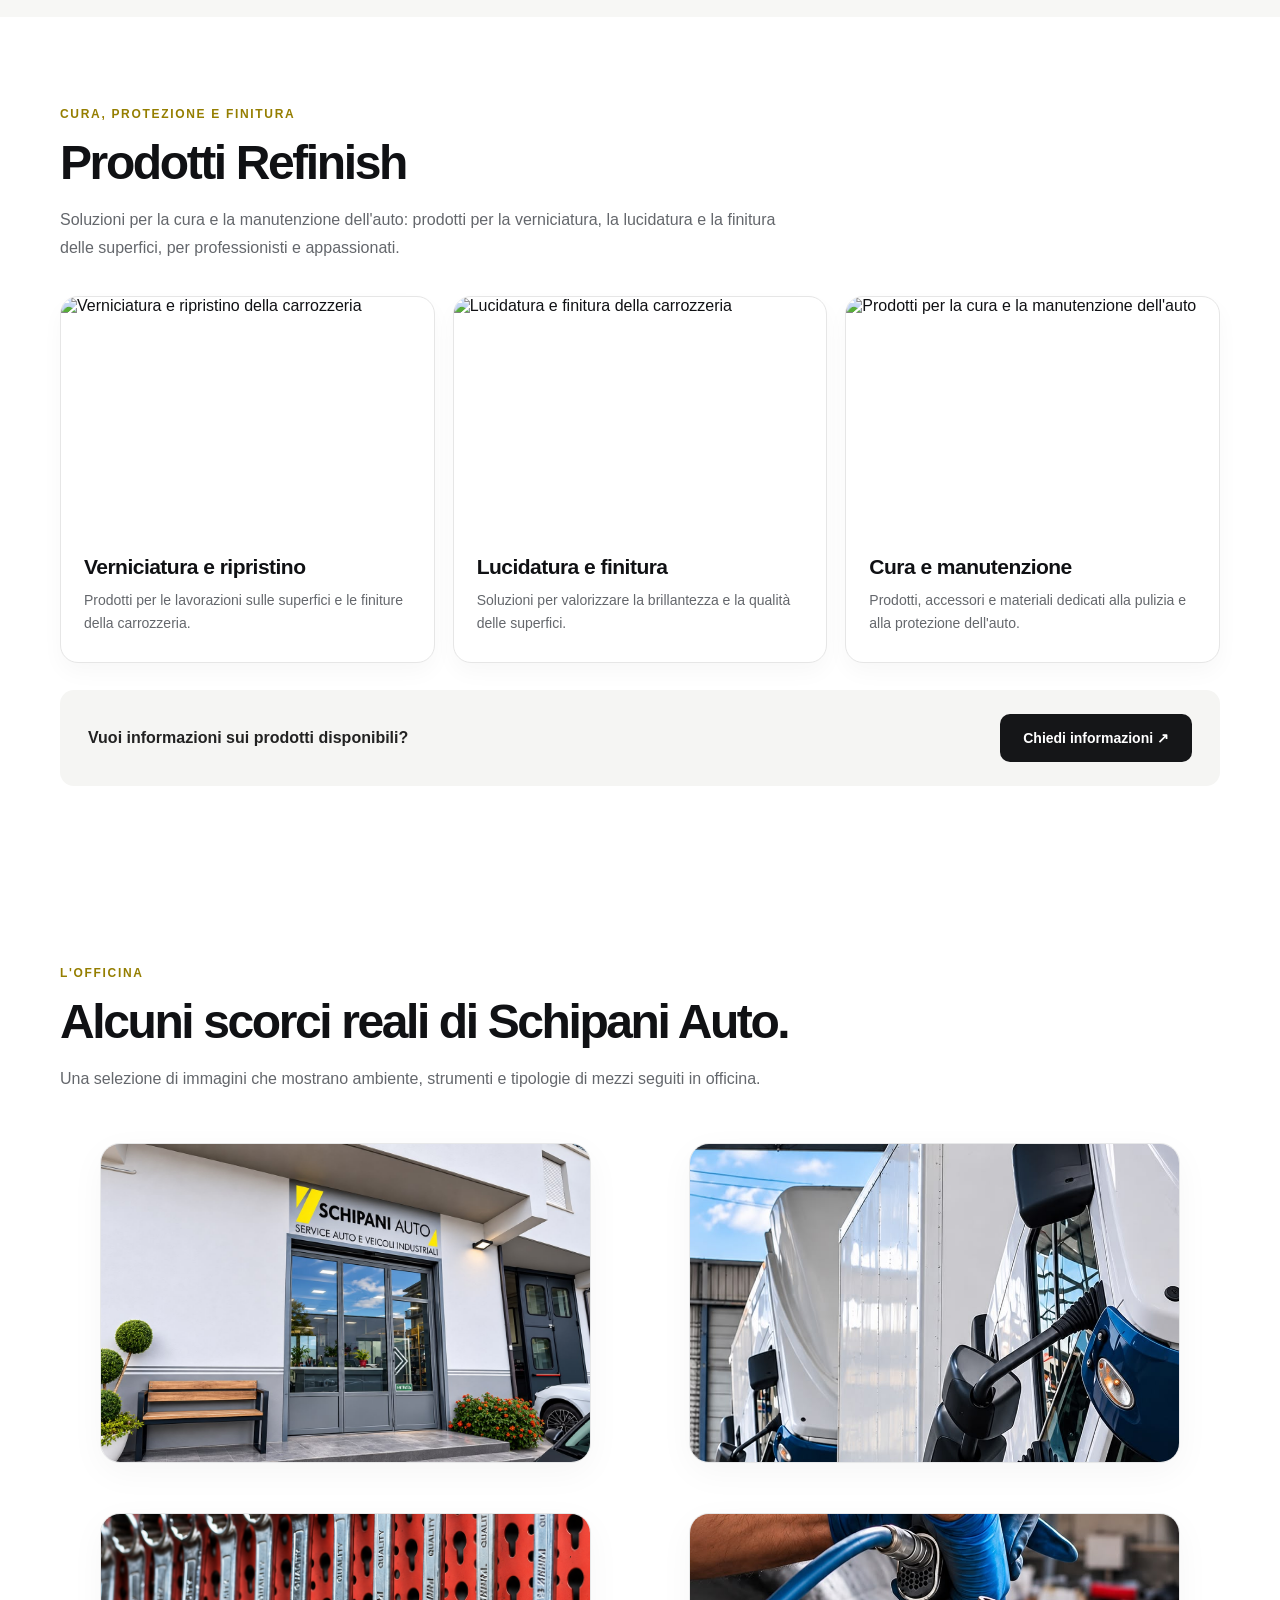
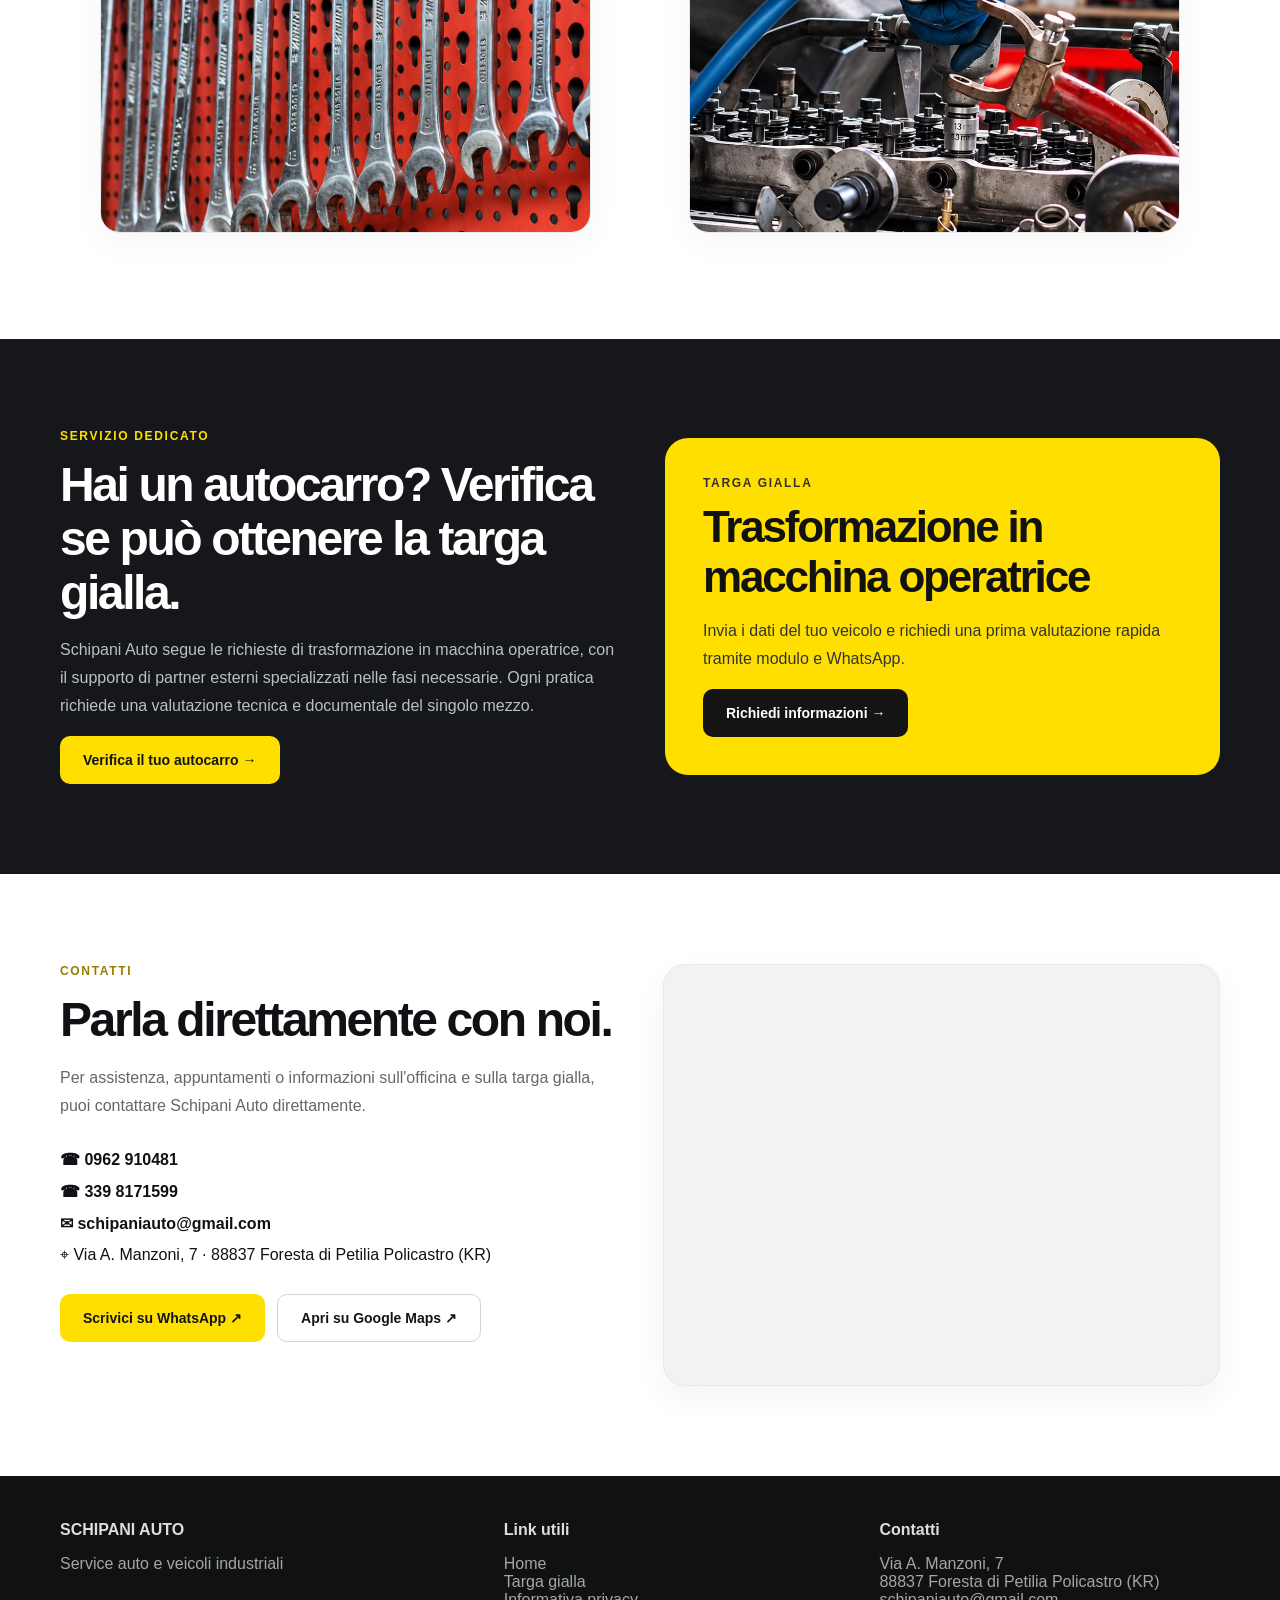
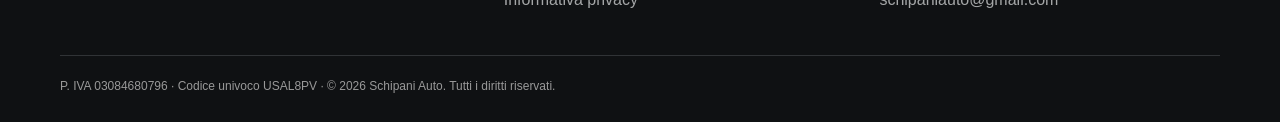
==== commit ea2f7766: "Add files via upload" ====
--- a/index.html
+++ b/index.html
@@ -96,10 +96,10 @@
       <div class="wrap">
         <div class="section-head centered"><div class="kicker">Collaborazioni</div><h2>Partnership</h2></div>
         <div class="partner-logos" aria-label="Marchi partner">
-          <div class="partner-logo"><img src="https://cdn.simpleicons.org/stellantis/243956" alt="Stellantis" loading="lazy" onerror="this.style.display='none'"><span>STELLANTIS</span></div>
-          <div class="partner-logo"><img src="https://cdn.simpleicons.org/ford/003478" alt="Ford" loading="lazy" onerror="this.style.display='none'"><span>Ford</span></div>
-          <div class="partner-logo"><img src="https://cdn.simpleicons.org/iveco/00529C" alt="Iveco" loading="lazy" onerror="this.style.display='none'"><span>IVECO</span></div>
-          <div class="partner-logo"><img src="https://cdn.simpleicons.org/mercedesbenz/202020" alt="Mercedes-Benz" loading="lazy" onerror="this.style.display='none'"><span>Mercedes-Benz</span></div>
+          <div class="partner-logo"><img src="assets/logo-stellantis.svg" alt="Stellantis" loading="lazy"></div>
+          <div class="partner-logo"><img src="assets/logo-ford.svg" alt="Ford" loading="lazy"></div>
+          <div class="partner-logo"><img src="assets/logo-iveco.svg" alt="Iveco" loading="lazy"></div>
+          <div class="partner-logo"><img src="assets/logo-mercedes.svg" alt="Mercedes-Benz" loading="lazy"></div>
         </div>
       </div>
     </section>
@@ -109,9 +109,9 @@
       <div class="wrap">
         <div class="section-head"><div class="kicker">Cura, protezione e finitura</div><h2>Prodotti Refinish</h2><p>Soluzioni per la cura e la manutenzione dell'auto: prodotti per la verniciatura, la lucidatura e la finitura delle superfici, per professionisti e appassionati.</p></div>
         <div class="refinish-grid">
-          <article class="refinish-card"><img src="assets/refinish-verniciatura.webp" alt="Verniciatura e ripristino della carrozzeria" loading="lazy" width="640" height="360"><div class="refinish-copy"><h3>Verniciatura e ripristino</h3><p>Prodotti per le lavorazioni sulle superfici e le finiture della carrozzeria.</p></div></article>
-          <article class="refinish-card"><img src="assets/refinish-lucidatura.webp" alt="Lucidatura e finitura della carrozzeria" loading="lazy" width="640" height="360"><div class="refinish-copy"><h3>Lucidatura e finitura</h3><p>Soluzioni per valorizzare la brillantezza e la qualità delle superfici.</p></div></article>
-          <article class="refinish-card"><img src="assets/refinish-prodotti.webp" alt="Prodotti per la cura e la manutenzione dell'auto" loading="lazy" width="640" height="360"><div class="refinish-copy"><h3>Cura e manutenzione</h3><p>Prodotti, accessori e materiali dedicati alla pulizia e alla protezione dell'auto.</p></div></article>
+          <article class="refinish-card"><img src="assets/refinish-verniciatura.jpg" alt="Verniciatura e ripristino della carrozzeria" loading="lazy" width="640" height="360"><div class="refinish-copy"><h3>Verniciatura e ripristino</h3><p>Prodotti per le lavorazioni sulle superfici e le finiture della carrozzeria.</p></div></article>
+          <article class="refinish-card"><img src="assets/refinish-lucidatura.jpg" alt="Lucidatura e finitura della carrozzeria" loading="lazy" width="640" height="360"><div class="refinish-copy"><h3>Lucidatura e finitura</h3><p>Soluzioni per valorizzare la brillantezza e la qualità delle superfici.</p></div></article>
+          <article class="refinish-card"><img src="assets/refinish-prodotti.jpg" alt="Prodotti per la cura e la manutenzione dell'auto" loading="lazy" width="640" height="360"><div class="refinish-copy"><h3>Cura e manutenzione</h3><p>Prodotti, accessori e materiali dedicati alla pulizia e alla protezione dell'auto.</p></div></article>
         </div>
         <div class="refinish-footer"><p>Vuoi informazioni sui prodotti disponibili?</p><a class="button dark" href="https://wa.me/393398171599?text=Buongiorno%20Schipani%20Auto%2C%20vorrei%20informazioni%20sui%20prodotti%20Refinish." target="_blank" rel="noopener noreferrer">Chiedi informazioni ↗</a></div>
       </div>
--- a/css/extra-sezioni.css
+++ b/css/extra-sezioni.css
@@ -0,0 +1,19 @@
+/* Sezioni aggiuntive Schipani Auto — Partnership e Prodotti Refinish */
+.partnerships-section{padding:76px 0;background:#f7f7f5}
+.partnerships-section .section-head.centered{max-width:none;text-align:center;margin:0 0 34px}
+.partnerships-section .section-head h2{margin:12px 0}
+.partner-logos{display:grid;grid-template-columns:repeat(4,minmax(0,1fr));gap:16px}
+.partner-logo{min-height:138px;background:#fff;border:1px solid #e5e5e5;border-radius:16px;display:flex;flex-direction:column;justify-content:center;align-items:center;gap:13px;padding:20px 12px}
+.partner-logo img{height:55px;width:100%;max-width:165px;object-fit:contain}
+.partner-logo span{font-size:14px;font-weight:800;letter-spacing:.01em;color:#262626}
+.refinish-section{background:#fff}
+.refinish-grid{display:grid;grid-template-columns:repeat(3,minmax(0,1fr));gap:18px}
+.refinish-card{border-radius:18px;overflow:hidden;border:1px solid #e6e6e6;background:#fff;box-shadow:0 10px 22px #00000008}
+.refinish-card img{width:100%;height:235px;object-fit:cover;display:block}
+.refinish-copy{padding:22px 23px 26px}
+.refinish-copy h3{font-size:21px;line-height:1.2;letter-spacing:-.025em;margin:0 0 10px}
+.refinish-copy p{font-size:14px;margin:0;line-height:1.65}
+.refinish-footer{display:flex;justify-content:space-between;align-items:center;gap:22px;margin-top:27px;padding:24px 28px;background:#f5f5f3;border-radius:14px}
+.refinish-footer p{margin:0;color:#222;font-weight:700}
+@media(max-width:900px){.partner-logos{grid-template-columns:repeat(2,minmax(0,1fr))}.refinish-grid{grid-template-columns:repeat(2,minmax(0,1fr))}.refinish-card:last-child{grid-column:span 2}}
+@media(max-width:620px){.partnerships-section{padding:60px 0}.partner-logos{gap:10px}.partner-logo{min-height:112px;padding:15px 8px}.partner-logo img{height:38px}.partner-logo span{font-size:12px}.refinish-grid{grid-template-columns:1fr}.refinish-card:last-child{grid-column:auto}.refinish-card img{height:235px}.refinish-footer{flex-direction:column;align-items:stretch;text-align:center;padding:20px}.refinish-footer .button{width:100%}}
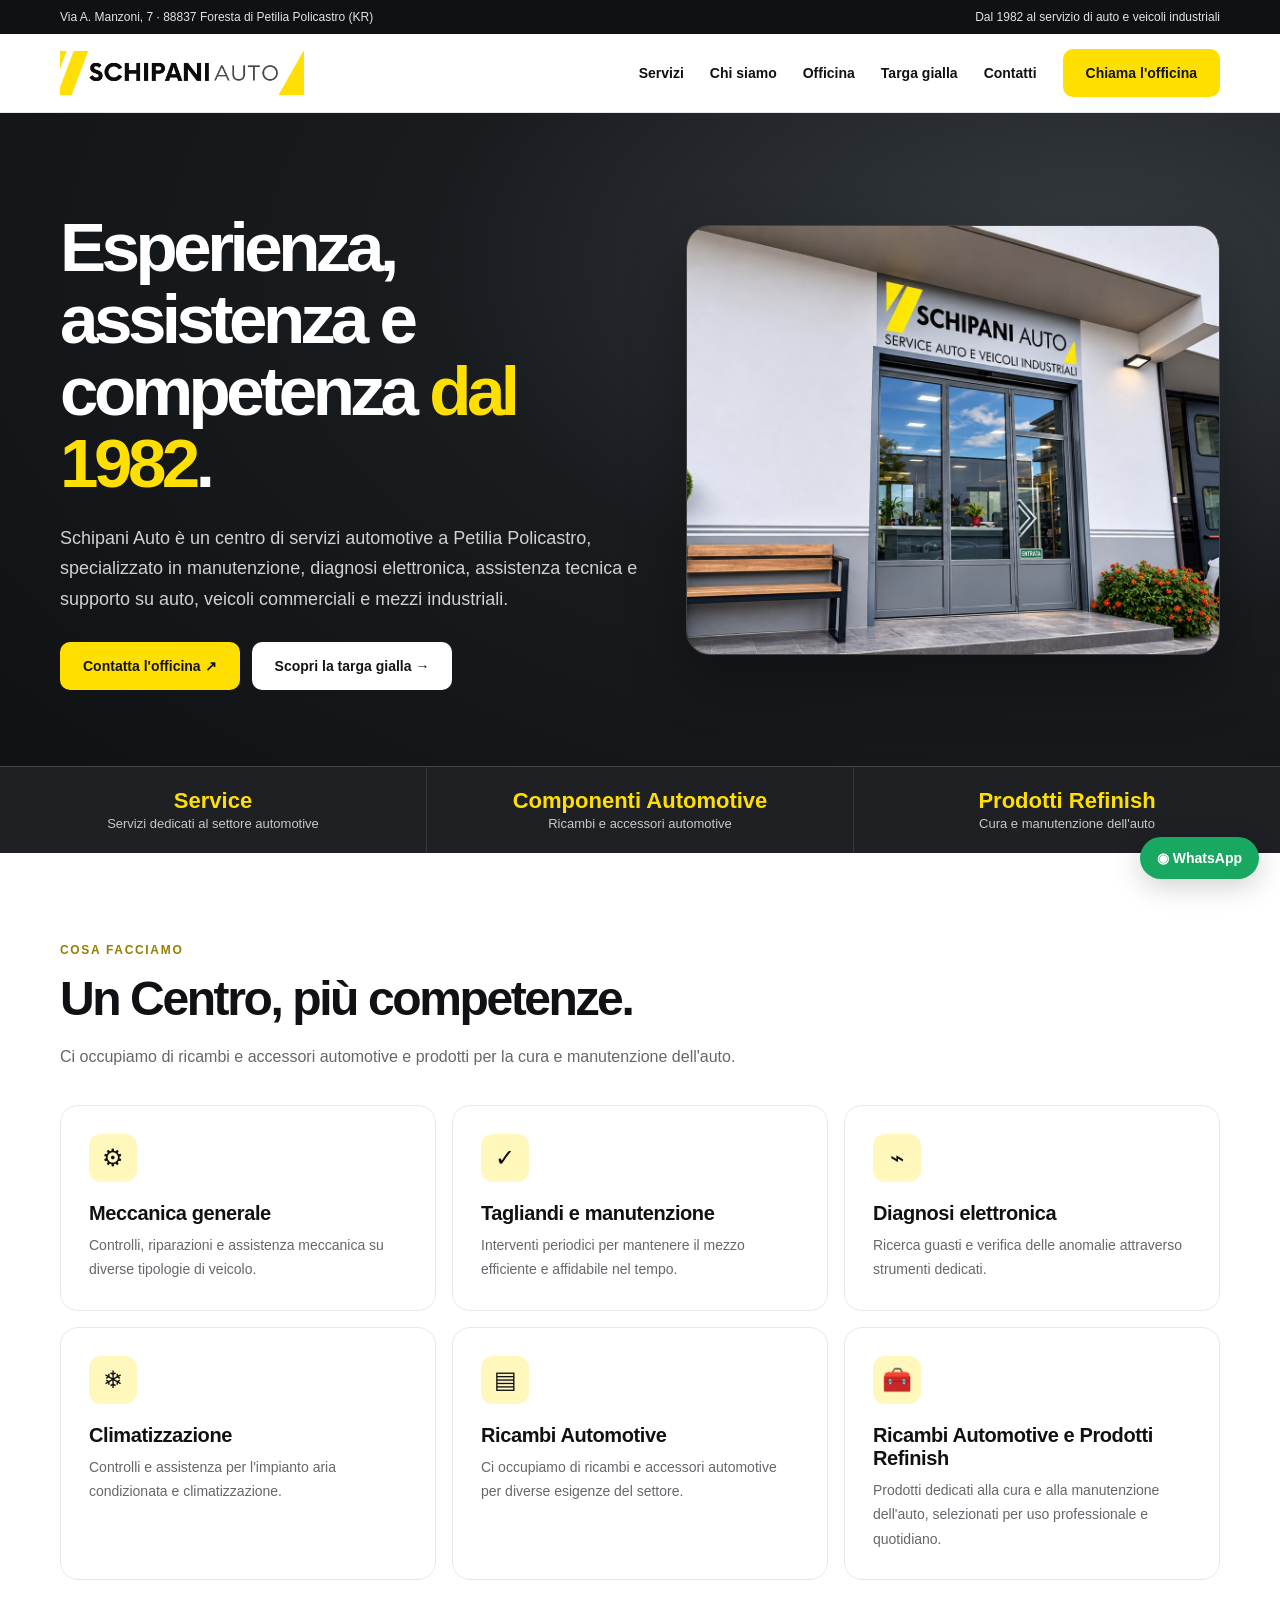
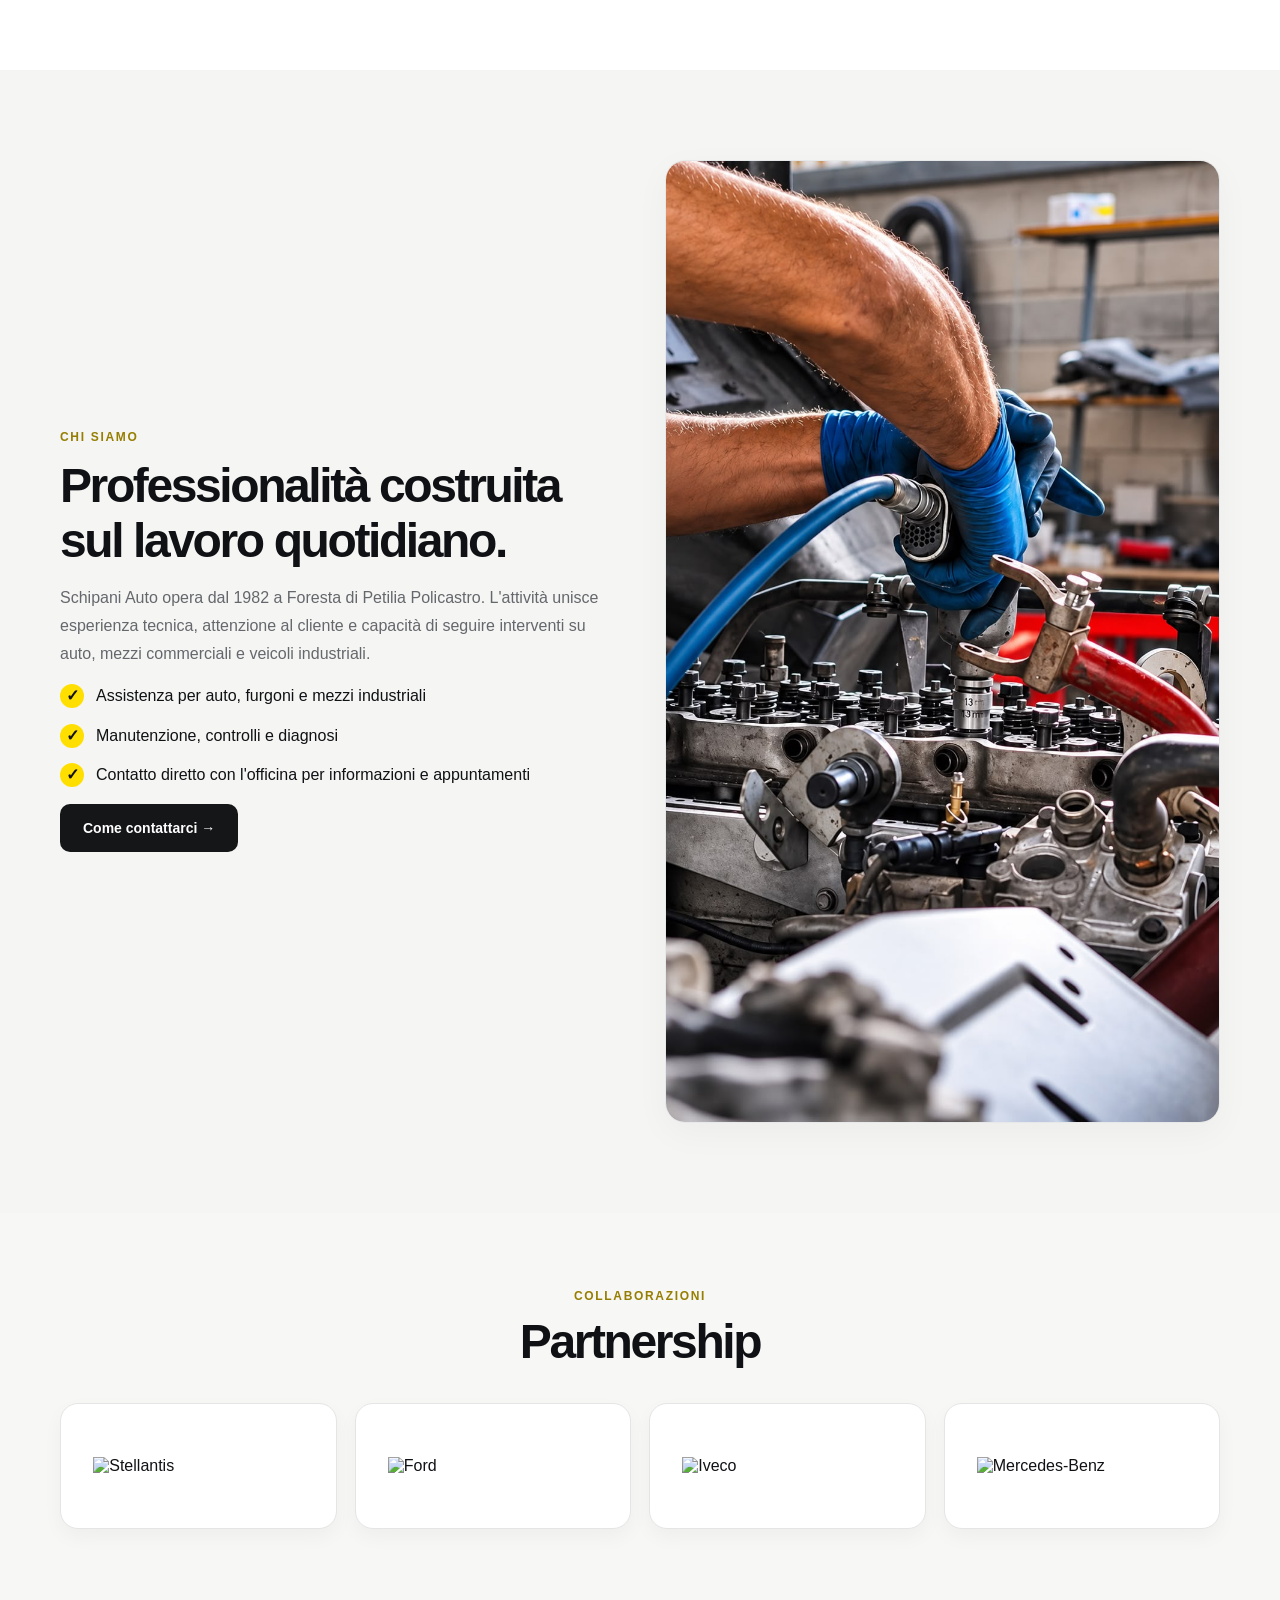
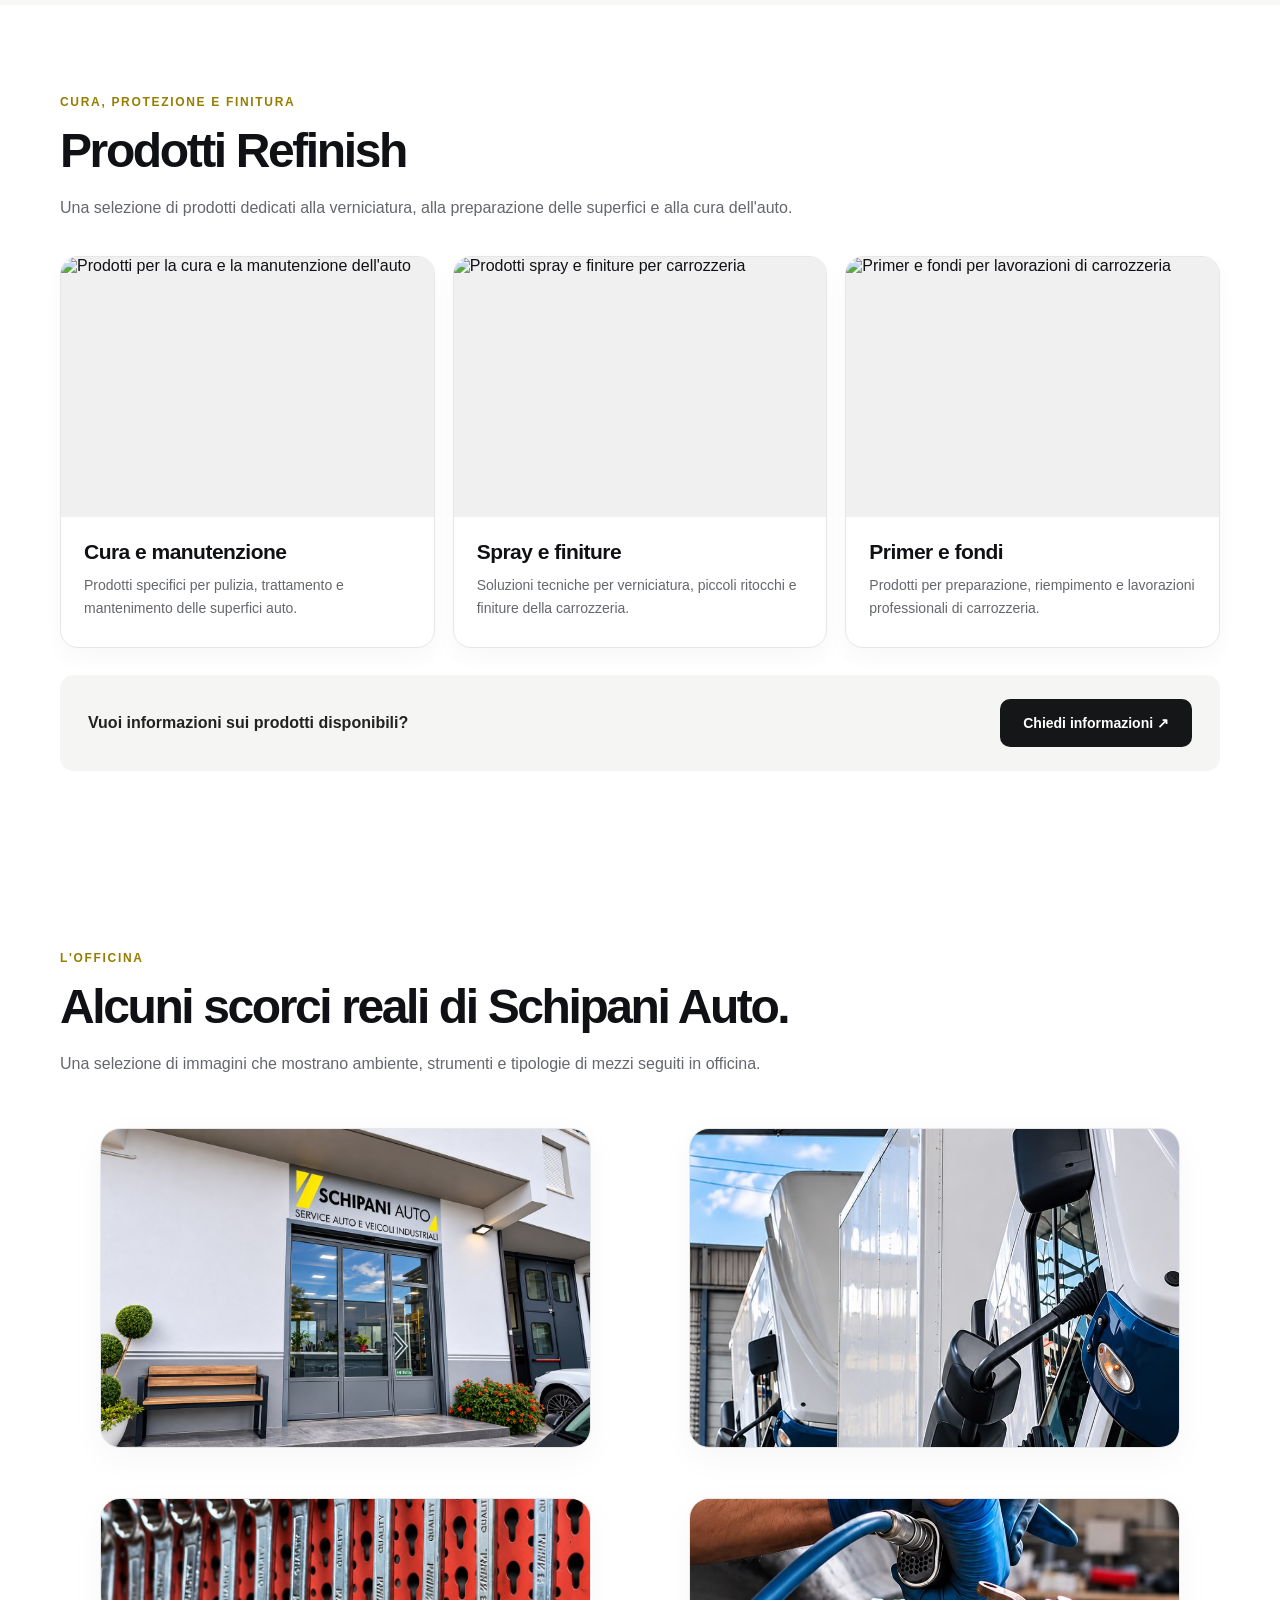
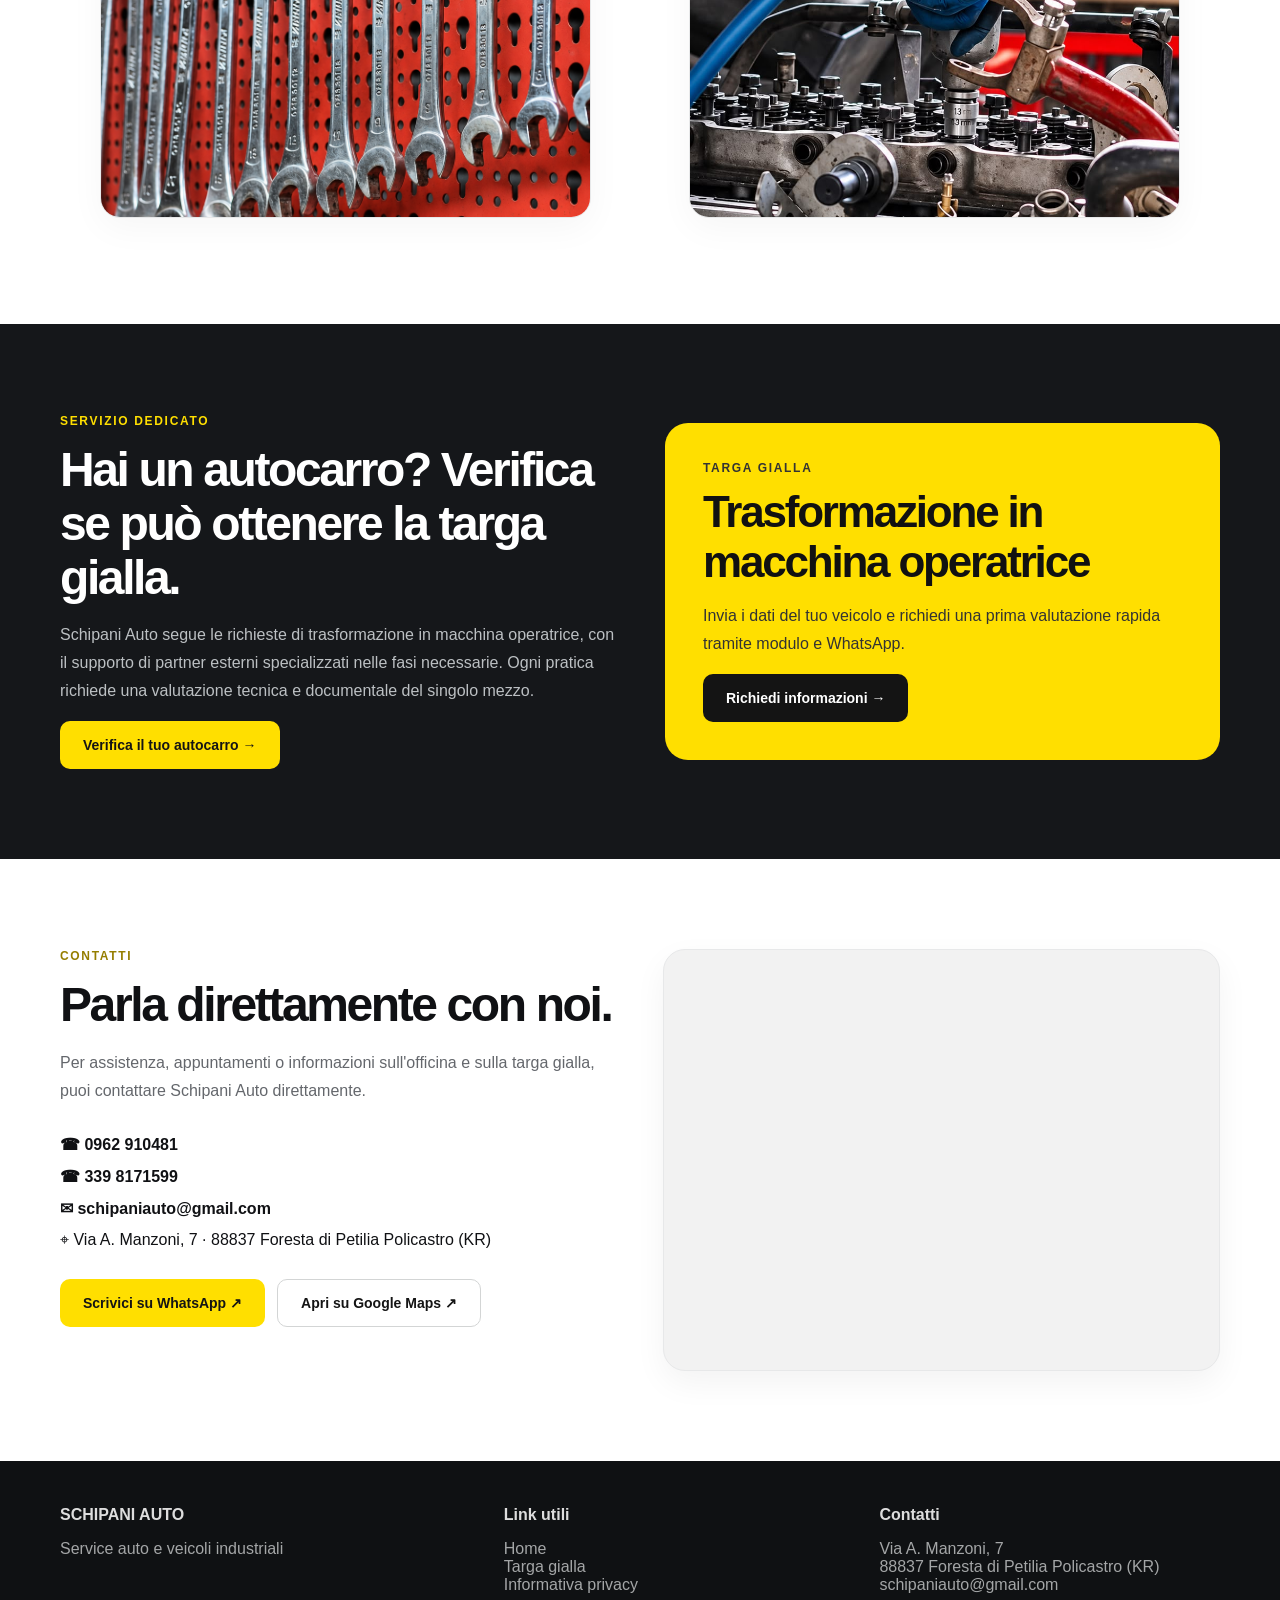
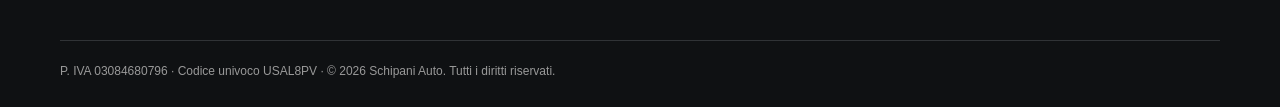
==== commit 9cd0f7c8: "Add files via upload" ====
--- a/index.html
+++ b/index.html
@@ -96,10 +96,10 @@
       <div class="wrap">
         <div class="section-head centered"><div class="kicker">Collaborazioni</div><h2>Partnership</h2></div>
         <div class="partner-logos" aria-label="Marchi partner">
-          <div class="partner-logo"><img src="assets/logo-stellantis.svg" alt="Stellantis" loading="lazy"></div>
-          <div class="partner-logo"><img src="assets/logo-ford.svg" alt="Ford" loading="lazy"></div>
-          <div class="partner-logo"><img src="assets/logo-iveco.svg" alt="Iveco" loading="lazy"></div>
-          <div class="partner-logo"><img src="assets/logo-mercedes.svg" alt="Mercedes-Benz" loading="lazy"></div>
+          <div class="partner-logo"><img src="assets/logo-stellantis.png" alt="Stellantis" loading="lazy"></div>
+          <div class="partner-logo"><img src="assets/logo-ford.png" alt="Ford" loading="lazy"></div>
+          <div class="partner-logo"><img src="assets/logo-iveco.png" alt="Iveco" loading="lazy"></div>
+          <div class="partner-logo"><img src="assets/logo-mercedes.png" alt="Mercedes-Benz" loading="lazy"></div>
         </div>
       </div>
     </section>
@@ -107,11 +107,11 @@
 
     <section class="section refinish-section" id="refinish">
       <div class="wrap">
-        <div class="section-head"><div class="kicker">Cura, protezione e finitura</div><h2>Prodotti Refinish</h2><p>Soluzioni per la cura e la manutenzione dell'auto: prodotti per la verniciatura, la lucidatura e la finitura delle superfici, per professionisti e appassionati.</p></div>
+        <div class="section-head"><div class="kicker">Cura, protezione e finitura</div><h2>Prodotti Refinish</h2><p>Una selezione di prodotti dedicati alla verniciatura, alla preparazione delle superfici e alla cura dell'auto.</p></div>
         <div class="refinish-grid">
-          <article class="refinish-card"><img src="assets/refinish-verniciatura.jpg" alt="Verniciatura e ripristino della carrozzeria" loading="lazy" width="640" height="360"><div class="refinish-copy"><h3>Verniciatura e ripristino</h3><p>Prodotti per le lavorazioni sulle superfici e le finiture della carrozzeria.</p></div></article>
-          <article class="refinish-card"><img src="assets/refinish-lucidatura.jpg" alt="Lucidatura e finitura della carrozzeria" loading="lazy" width="640" height="360"><div class="refinish-copy"><h3>Lucidatura e finitura</h3><p>Soluzioni per valorizzare la brillantezza e la qualità delle superfici.</p></div></article>
-          <article class="refinish-card"><img src="assets/refinish-prodotti.jpg" alt="Prodotti per la cura e la manutenzione dell'auto" loading="lazy" width="640" height="360"><div class="refinish-copy"><h3>Cura e manutenzione</h3><p>Prodotti, accessori e materiali dedicati alla pulizia e alla protezione dell'auto.</p></div></article>
+          <article class="refinish-card"><img src="assets/refinish-cura.jpg" alt="Prodotti per la cura e la manutenzione dell'auto" loading="lazy" width="1200" height="780"><div class="refinish-copy"><h3>Cura e manutenzione</h3><p>Prodotti specifici per pulizia, trattamento e mantenimento delle superfici auto.</p></div></article>
+          <article class="refinish-card"><img src="assets/refinish-spray.jpg" alt="Prodotti spray e finiture per carrozzeria" loading="lazy" width="1200" height="780"><div class="refinish-copy"><h3>Spray e finiture</h3><p>Soluzioni tecniche per verniciatura, piccoli ritocchi e finiture della carrozzeria.</p></div></article>
+          <article class="refinish-card"><img src="assets/refinish-primer.jpg" alt="Primer e fondi per lavorazioni di carrozzeria" loading="lazy" width="1200" height="780"><div class="refinish-copy"><h3>Primer e fondi</h3><p>Prodotti per preparazione, riempimento e lavorazioni professionali di carrozzeria.</p></div></article>
         </div>
         <div class="refinish-footer"><p>Vuoi informazioni sui prodotti disponibili?</p><a class="button dark" href="https://wa.me/393398171599?text=Buongiorno%20Schipani%20Auto%2C%20vorrei%20informazioni%20sui%20prodotti%20Refinish." target="_blank" rel="noopener noreferrer">Chiedi informazioni ↗</a></div>
       </div>
--- a/css/extra-sezioni.css
+++ b/css/extra-sezioni.css
@@ -2,18 +2,17 @@
 .partnerships-section{padding:76px 0;background:#f7f7f5}
 .partnerships-section .section-head.centered{max-width:none;text-align:center;margin:0 0 34px}
 .partnerships-section .section-head h2{margin:12px 0}
-.partner-logos{display:grid;grid-template-columns:repeat(4,minmax(0,1fr));gap:16px}
-.partner-logo{min-height:138px;background:#fff;border:1px solid #e5e5e5;border-radius:16px;display:flex;flex-direction:column;justify-content:center;align-items:center;gap:13px;padding:20px 12px}
-.partner-logo img{height:55px;width:100%;max-width:165px;object-fit:contain}
-.partner-logo span{font-size:14px;font-weight:800;letter-spacing:.01em;color:#262626}
+.partner-logos{display:grid;grid-template-columns:repeat(4,minmax(0,1fr));gap:18px;align-items:stretch}
+.partner-logo{min-height:126px;background:#fff;border:1px solid #e5e5e5;border-radius:18px;display:flex;justify-content:center;align-items:center;padding:22px 18px;box-shadow:0 8px 20px rgba(0,0,0,.04)}
+.partner-logo img{display:block;width:100%;max-width:210px;max-height:56px;object-fit:contain}
 .refinish-section{background:#fff}
 .refinish-grid{display:grid;grid-template-columns:repeat(3,minmax(0,1fr));gap:18px}
 .refinish-card{border-radius:18px;overflow:hidden;border:1px solid #e6e6e6;background:#fff;box-shadow:0 10px 22px #00000008}
-.refinish-card img{width:100%;height:235px;object-fit:cover;display:block}
+.refinish-card img{width:100%;height:260px;object-fit:cover;display:block;background:#f0f0f0}
 .refinish-copy{padding:22px 23px 26px}
 .refinish-copy h3{font-size:21px;line-height:1.2;letter-spacing:-.025em;margin:0 0 10px}
 .refinish-copy p{font-size:14px;margin:0;line-height:1.65}
 .refinish-footer{display:flex;justify-content:space-between;align-items:center;gap:22px;margin-top:27px;padding:24px 28px;background:#f5f5f3;border-radius:14px}
 .refinish-footer p{margin:0;color:#222;font-weight:700}
 @media(max-width:900px){.partner-logos{grid-template-columns:repeat(2,minmax(0,1fr))}.refinish-grid{grid-template-columns:repeat(2,minmax(0,1fr))}.refinish-card:last-child{grid-column:span 2}}
-@media(max-width:620px){.partnerships-section{padding:60px 0}.partner-logos{gap:10px}.partner-logo{min-height:112px;padding:15px 8px}.partner-logo img{height:38px}.partner-logo span{font-size:12px}.refinish-grid{grid-template-columns:1fr}.refinish-card:last-child{grid-column:auto}.refinish-card img{height:235px}.refinish-footer{flex-direction:column;align-items:stretch;text-align:center;padding:20px}.refinish-footer .button{width:100%}}
+@media(max-width:620px){.partnerships-section{padding:60px 0}.partner-logos{gap:10px}.partner-logo{min-height:98px;padding:14px 10px}.partner-logo img{max-height:38px}.refinish-grid{grid-template-columns:1fr}.refinish-card:last-child{grid-column:auto}.refinish-card img{height:235px}.refinish-footer{flex-direction:column;align-items:stretch;text-align:center;padding:20px}.refinish-footer .button{width:100%}}
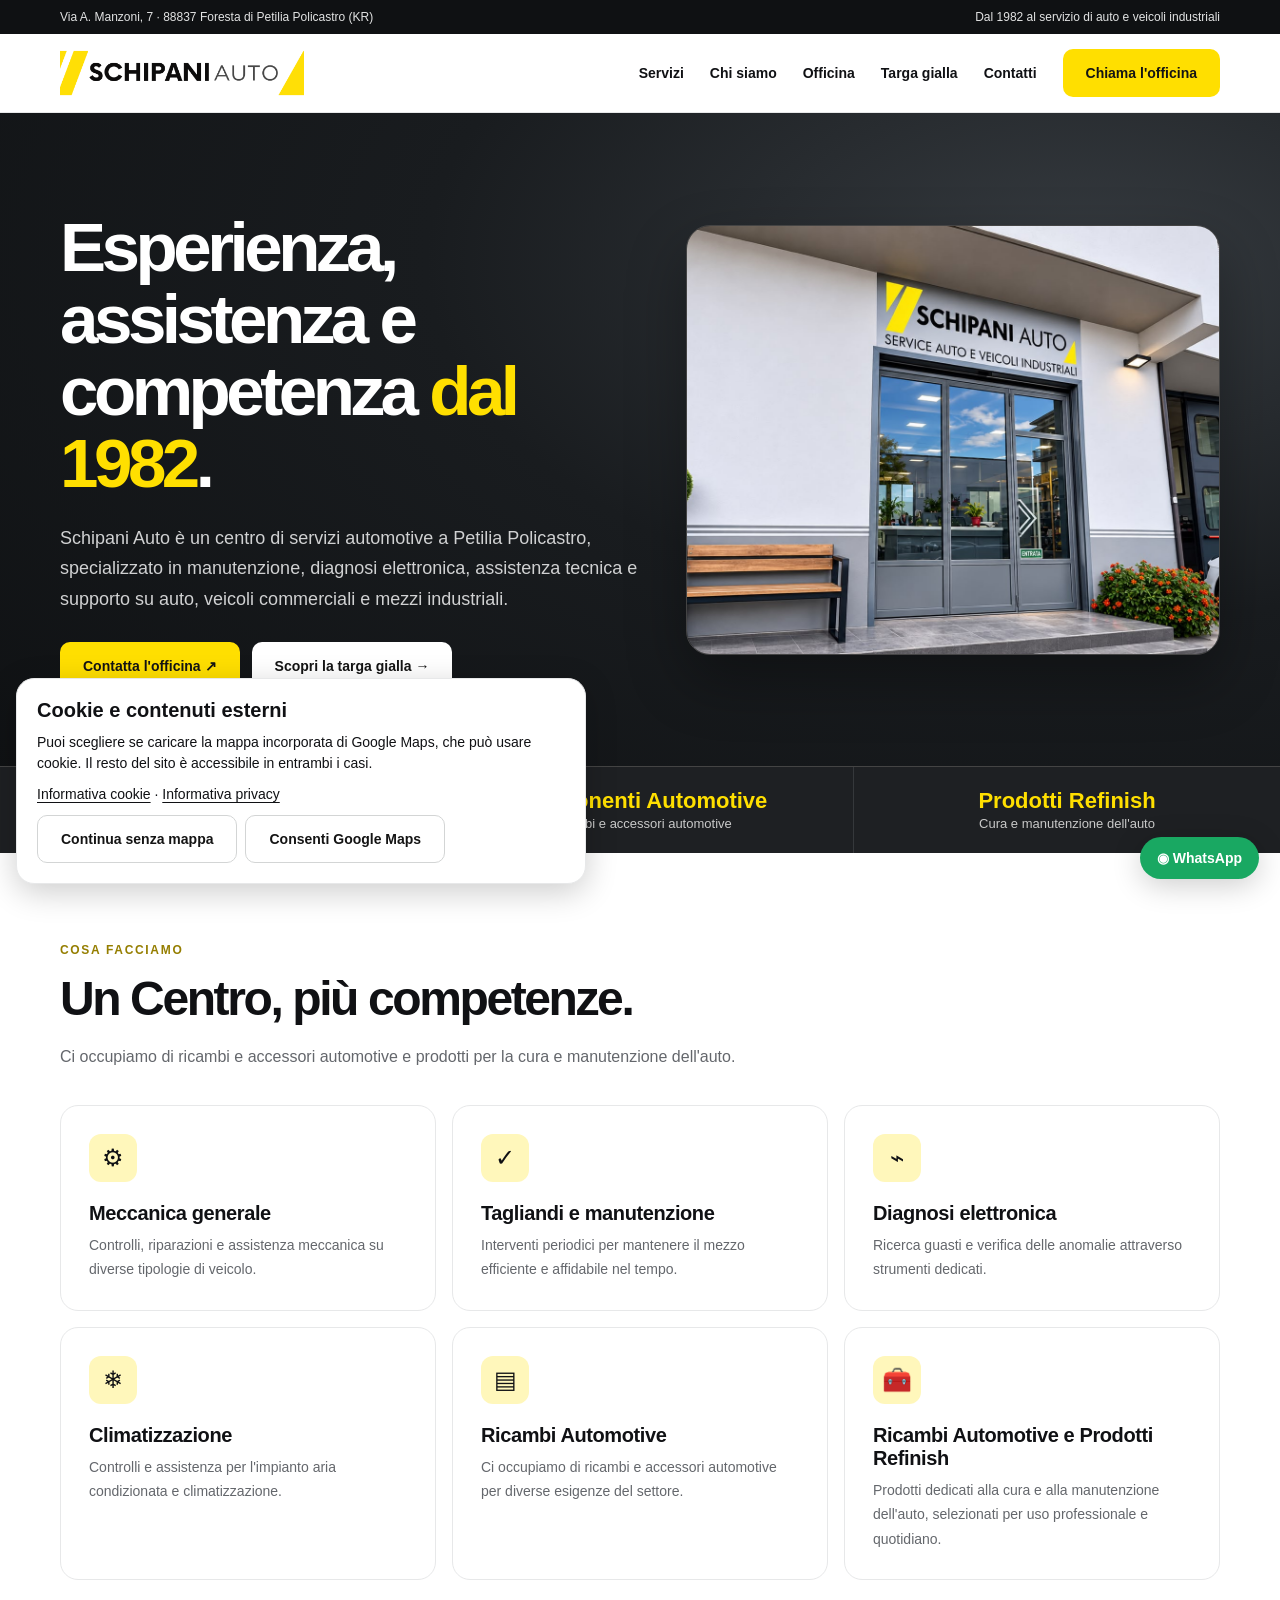
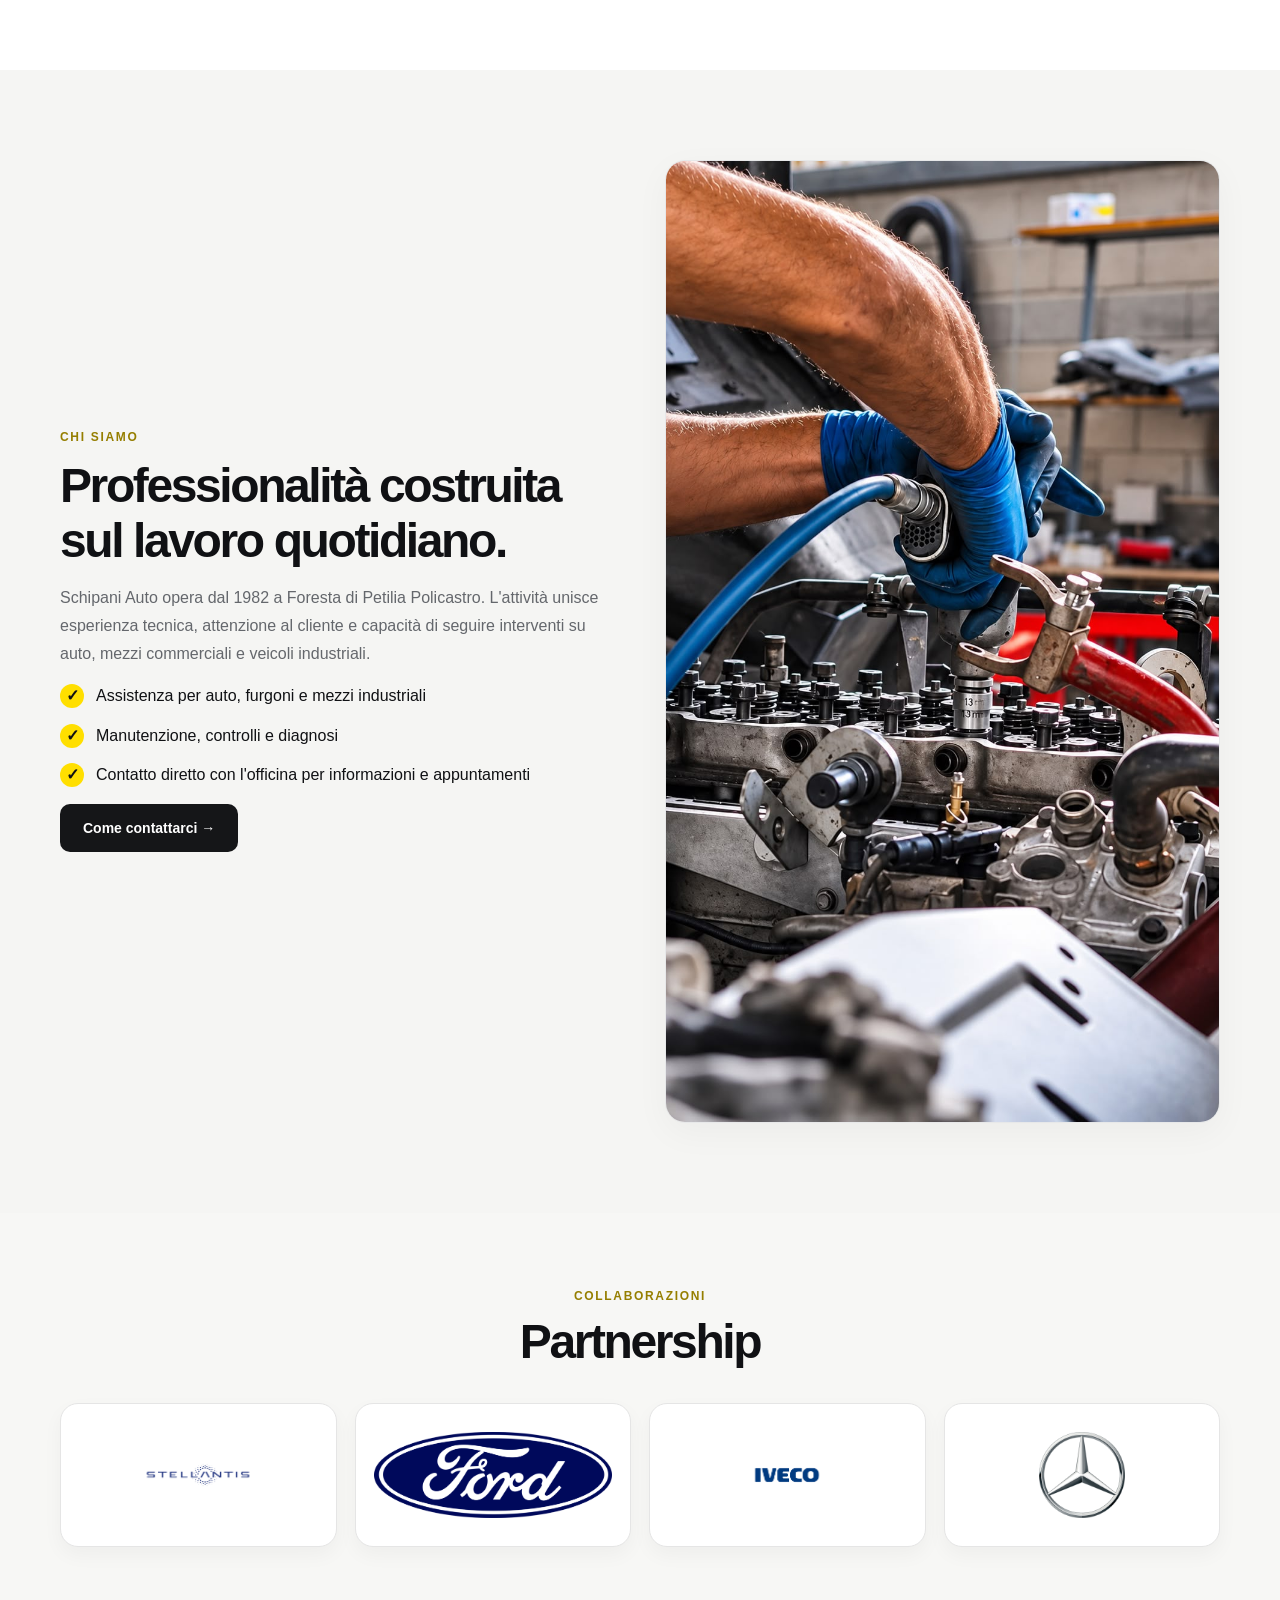
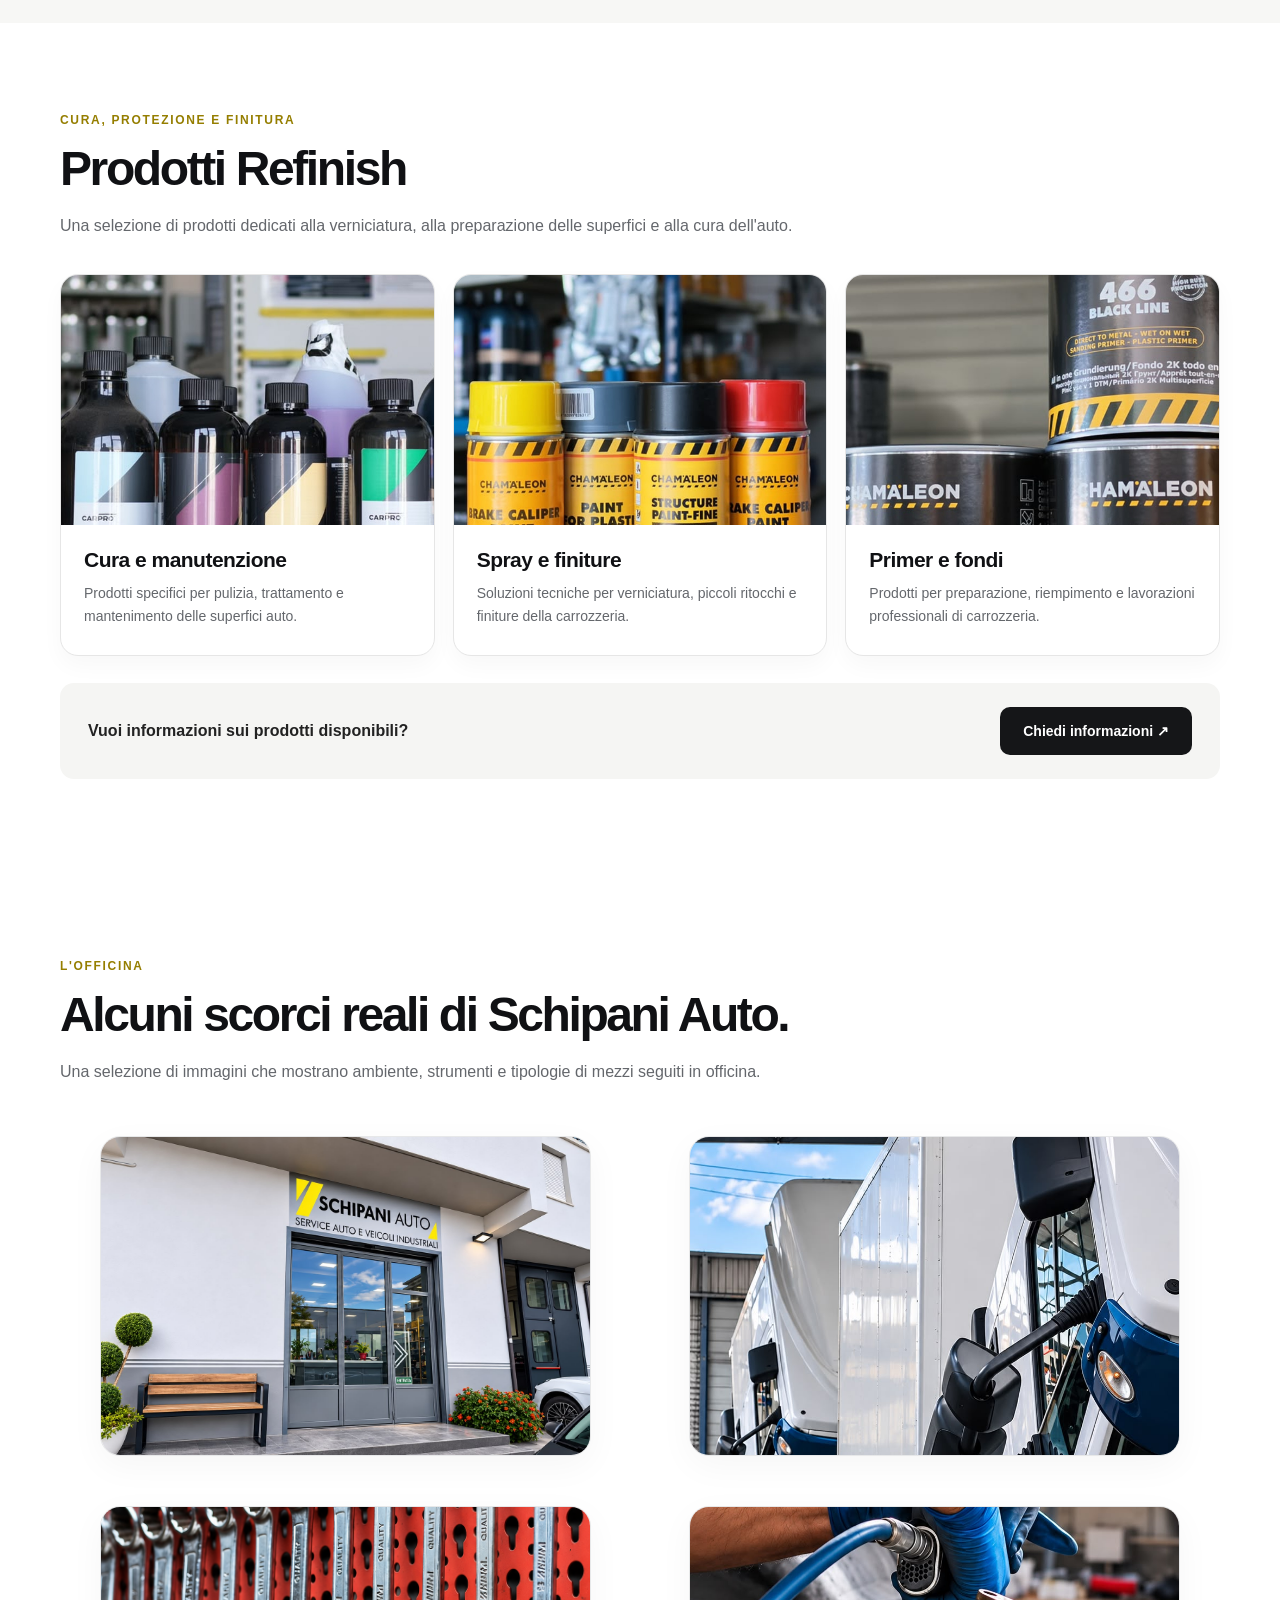
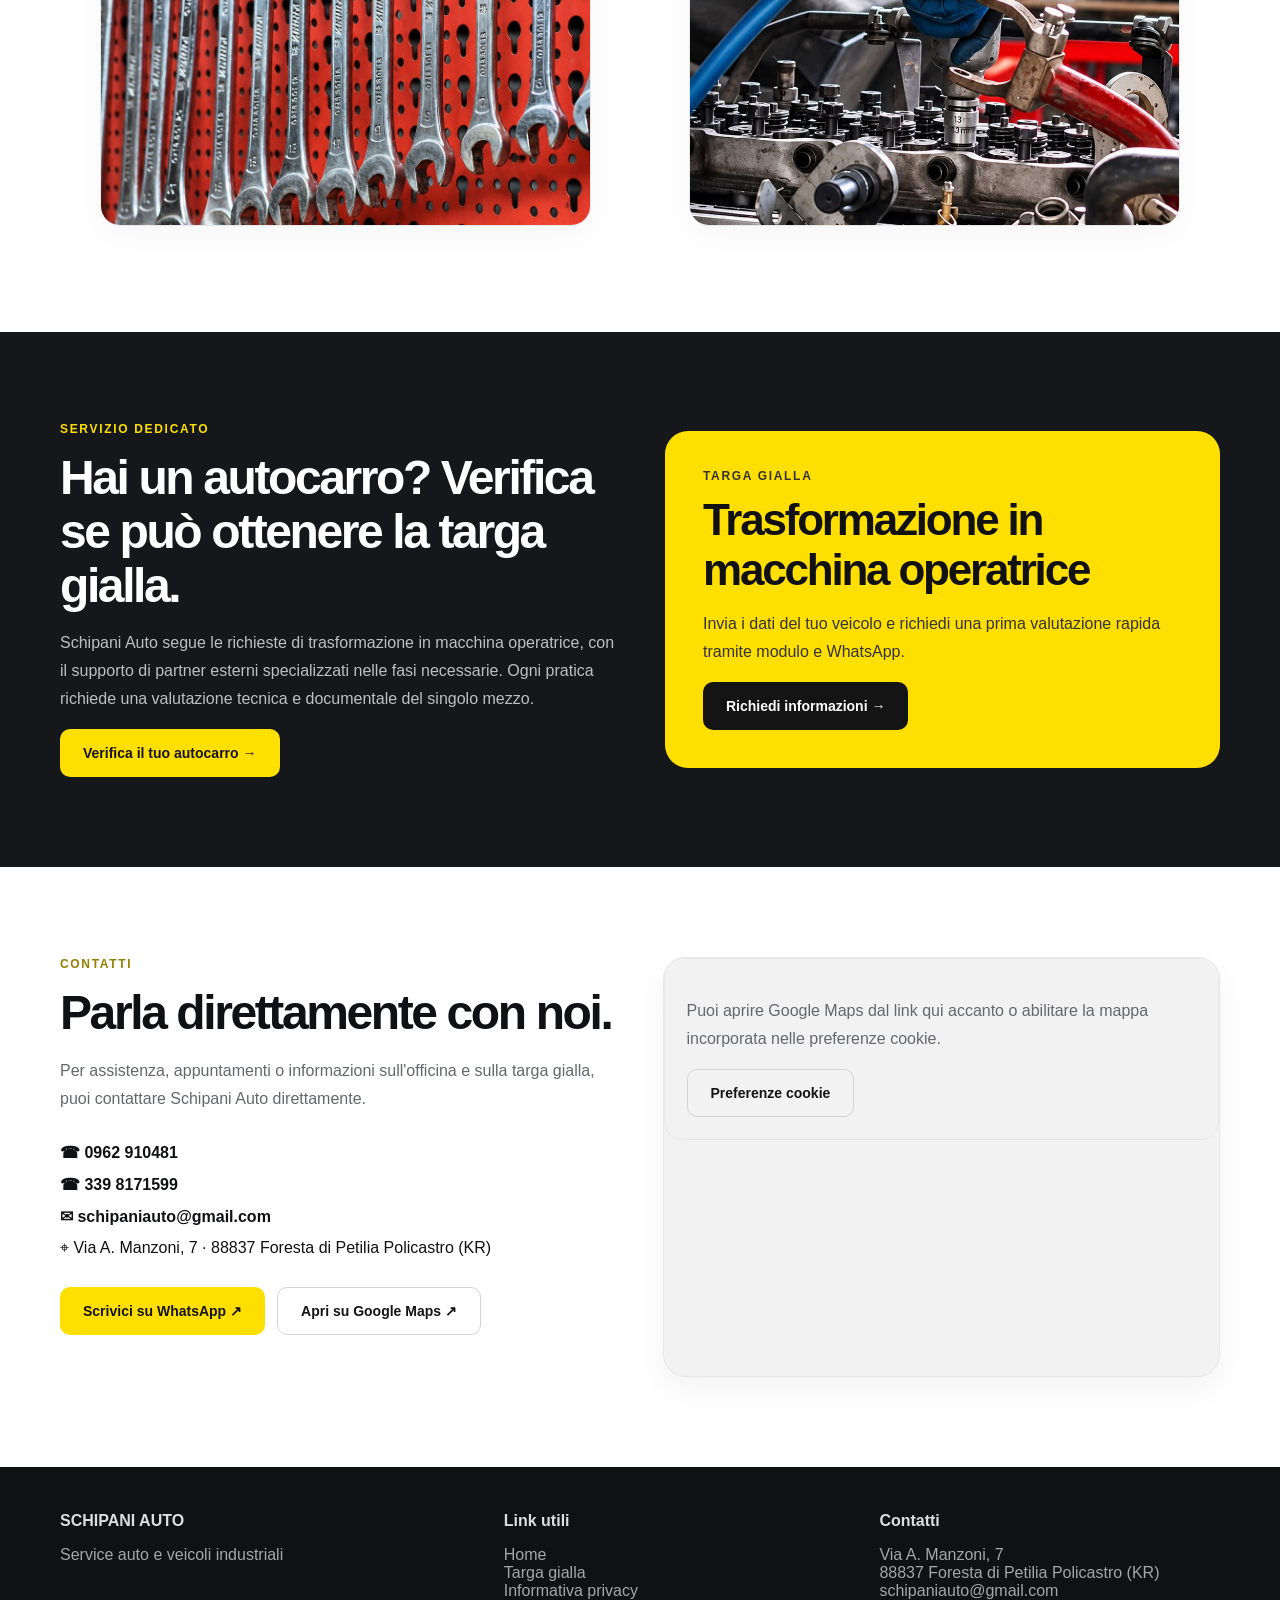
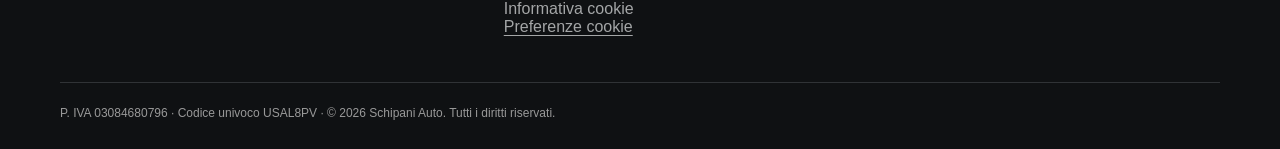
==== commit d31238b1: "Aggiorna le informative e aggiunge le preferenze cookie" ====
--- a/index.html
+++ b/index.html
@@ -168,7 +168,15 @@
           </div>
         </div>
         <div class="map-card">
-          <iframe title="Mappa Schipani Auto" loading="lazy" referrerpolicy="no-referrer-when-downgrade" src="https://www.google.com/maps?q=Schipani%20Auto%20Via%20Alessandro%20Manzoni%207%2088837%20Petilia%20Policastro%20KR&output=embed"></iframe>
+          <div data-map>
+            <div class="map-placeholder" data-map-placeholder>
+              <p>Puoi aprire Google Maps dal link qui accanto o abilitare la mappa incorporata nelle preferenze cookie.</p>
+              <button class="button ghost" type="button" data-cookie-settings hidden>Preferenze cookie</button>
+            </div>
+            <template data-map-template>
+              <iframe title="Mappa Schipani Auto" loading="lazy" referrerpolicy="no-referrer" src="https://www.google.com/maps?q=Schipani%20Auto%20Via%20Alessandro%20Manzoni%207%2088837%20Petilia%20Policastro%20KR&amp;output=embed"></iframe>
+            </template>
+          </div>
         </div>
       </div>
     </section>
@@ -183,7 +191,7 @@
         </div>
         <div>
           <strong>Link utili</strong>
-          <p><a href="./">Home</a><br><a href="targa-gialla.html">Targa gialla</a><br><a href="privacy.html">Informativa privacy</a></p>
+          <p><a href="./">Home</a><br><a href="targa-gialla.html">Targa gialla</a><br><a href="privacy.html">Informativa privacy</a><br><a href="cookie.html">Informativa cookie</a><br><button class="cookie-link" type="button" data-cookie-settings hidden>Preferenze cookie</button></p>
         </div>
         <div>
           <strong>Contatti</strong>
@@ -196,5 +204,6 @@
 
   <a class="floating-wa" href="https://wa.me/393398171599?text=Buongiorno%20Schipani%20Auto%2C%20vorrei%20avere%20informazioni." target="_blank" rel="noopener noreferrer" aria-label="Contatta Schipani Auto su WhatsApp">◉ WhatsApp</a>
   <script src="js/main.js"></script>
+  <script src="js/cookies.js" defer></script>
 </body>
 </html>
--- a/css/style.css
+++ b/css/style.css
@@ -15,3 +15,35 @@
 .map-card iframe{width:100%;height:100%;min-height:420px;border:0;display:block}
 @media(max-width:900px){.hero-media{height:320px}.media-card.tall{min-height:320px}.map-card,.map-card iframe{min-height:340px}}
 @media(max-width:620px){.media-grid{grid-template-columns:1fr}.hero-media{height:260px}}
+
+.legal a:not(.button), .cookie-banner a, .cookie-link {
+  text-decoration: underline;
+  text-underline-offset: .18em;
+}
+
+.cookie-link {
+  padding: 0;
+  border: 0;
+  background: transparent;
+  color: inherit;
+  text-align: left;
+}
+
+.cookie-banner {
+  position: fixed;
+  z-index: 50;
+  inset: auto 16px 16px;
+  width: min(570px, calc(100% - 32px));
+  max-height: calc(100dvh - 32px);
+  overflow: auto;
+  padding: 20px;
+  border: 1px solid var(--line);
+  border-radius: var(--radius);
+  background: white;
+  box-shadow: 0 8px 32px #0003;
+}
+
+.cookie-banner h2 { margin: 0; font-size: 20px; }
+.cookie-banner p { margin: 10px 0; font-size: 14px; line-height: 1.5; }
+.cookie-actions { display: flex; flex-wrap: wrap; gap: 8px; }
+.map-placeholder { border: 1px solid var(--line); border-radius: var(--radius); padding: 22px; }
--- a/css/extra-sezioni.css
+++ b/css/extra-sezioni.css
@@ -3,16 +3,16 @@
 .partnerships-section .section-head.centered{max-width:none;text-align:center;margin:0 0 34px}
 .partnerships-section .section-head h2{margin:12px 0}
 .partner-logos{display:grid;grid-template-columns:repeat(4,minmax(0,1fr));gap:18px;align-items:stretch}
-.partner-logo{min-height:126px;background:#fff;border:1px solid #e5e5e5;border-radius:18px;display:flex;justify-content:center;align-items:center;padding:22px 18px;box-shadow:0 8px 20px rgba(0,0,0,.04)}
-.partner-logo img{display:block;width:100%;max-width:210px;max-height:56px;object-fit:contain}
+.partner-logo{min-height:144px;background:#fff;border:1px solid #e5e5e5;border-radius:18px;display:flex;justify-content:center;align-items:center;padding:22px 18px;box-shadow:0 8px 20px rgba(0,0,0,.04)}
+.partner-logo img{display:block;max-width:100%;max-height:86px;width:auto;height:auto;object-fit:contain}
 .refinish-section{background:#fff}
 .refinish-grid{display:grid;grid-template-columns:repeat(3,minmax(0,1fr));gap:18px}
 .refinish-card{border-radius:18px;overflow:hidden;border:1px solid #e6e6e6;background:#fff;box-shadow:0 10px 22px #00000008}
-.refinish-card img{width:100%;height:260px;object-fit:cover;display:block;background:#f0f0f0}
+.refinish-card img{width:100%;height:250px;object-fit:cover;display:block;background:#f0f0f0}
 .refinish-copy{padding:22px 23px 26px}
 .refinish-copy h3{font-size:21px;line-height:1.2;letter-spacing:-.025em;margin:0 0 10px}
 .refinish-copy p{font-size:14px;margin:0;line-height:1.65}
 .refinish-footer{display:flex;justify-content:space-between;align-items:center;gap:22px;margin-top:27px;padding:24px 28px;background:#f5f5f3;border-radius:14px}
 .refinish-footer p{margin:0;color:#222;font-weight:700}
 @media(max-width:900px){.partner-logos{grid-template-columns:repeat(2,minmax(0,1fr))}.refinish-grid{grid-template-columns:repeat(2,minmax(0,1fr))}.refinish-card:last-child{grid-column:span 2}}
-@media(max-width:620px){.partnerships-section{padding:60px 0}.partner-logos{gap:10px}.partner-logo{min-height:98px;padding:14px 10px}.partner-logo img{max-height:38px}.refinish-grid{grid-template-columns:1fr}.refinish-card:last-child{grid-column:auto}.refinish-card img{height:235px}.refinish-footer{flex-direction:column;align-items:stretch;text-align:center;padding:20px}.refinish-footer .button{width:100%}}+@media(max-width:620px){.partnerships-section{padding:60px 0}.partner-logos{gap:10px}.partner-logo{min-height:102px;padding:14px 10px}.partner-logo img{max-height:52px}.refinish-grid{grid-template-columns:1fr}.refinish-card:last-child{grid-column:auto}.refinish-card img{height:220px}.refinish-footer{flex-direction:column;align-items:stretch;text-align:center;padding:20px}.refinish-footer .button{width:100%}}
